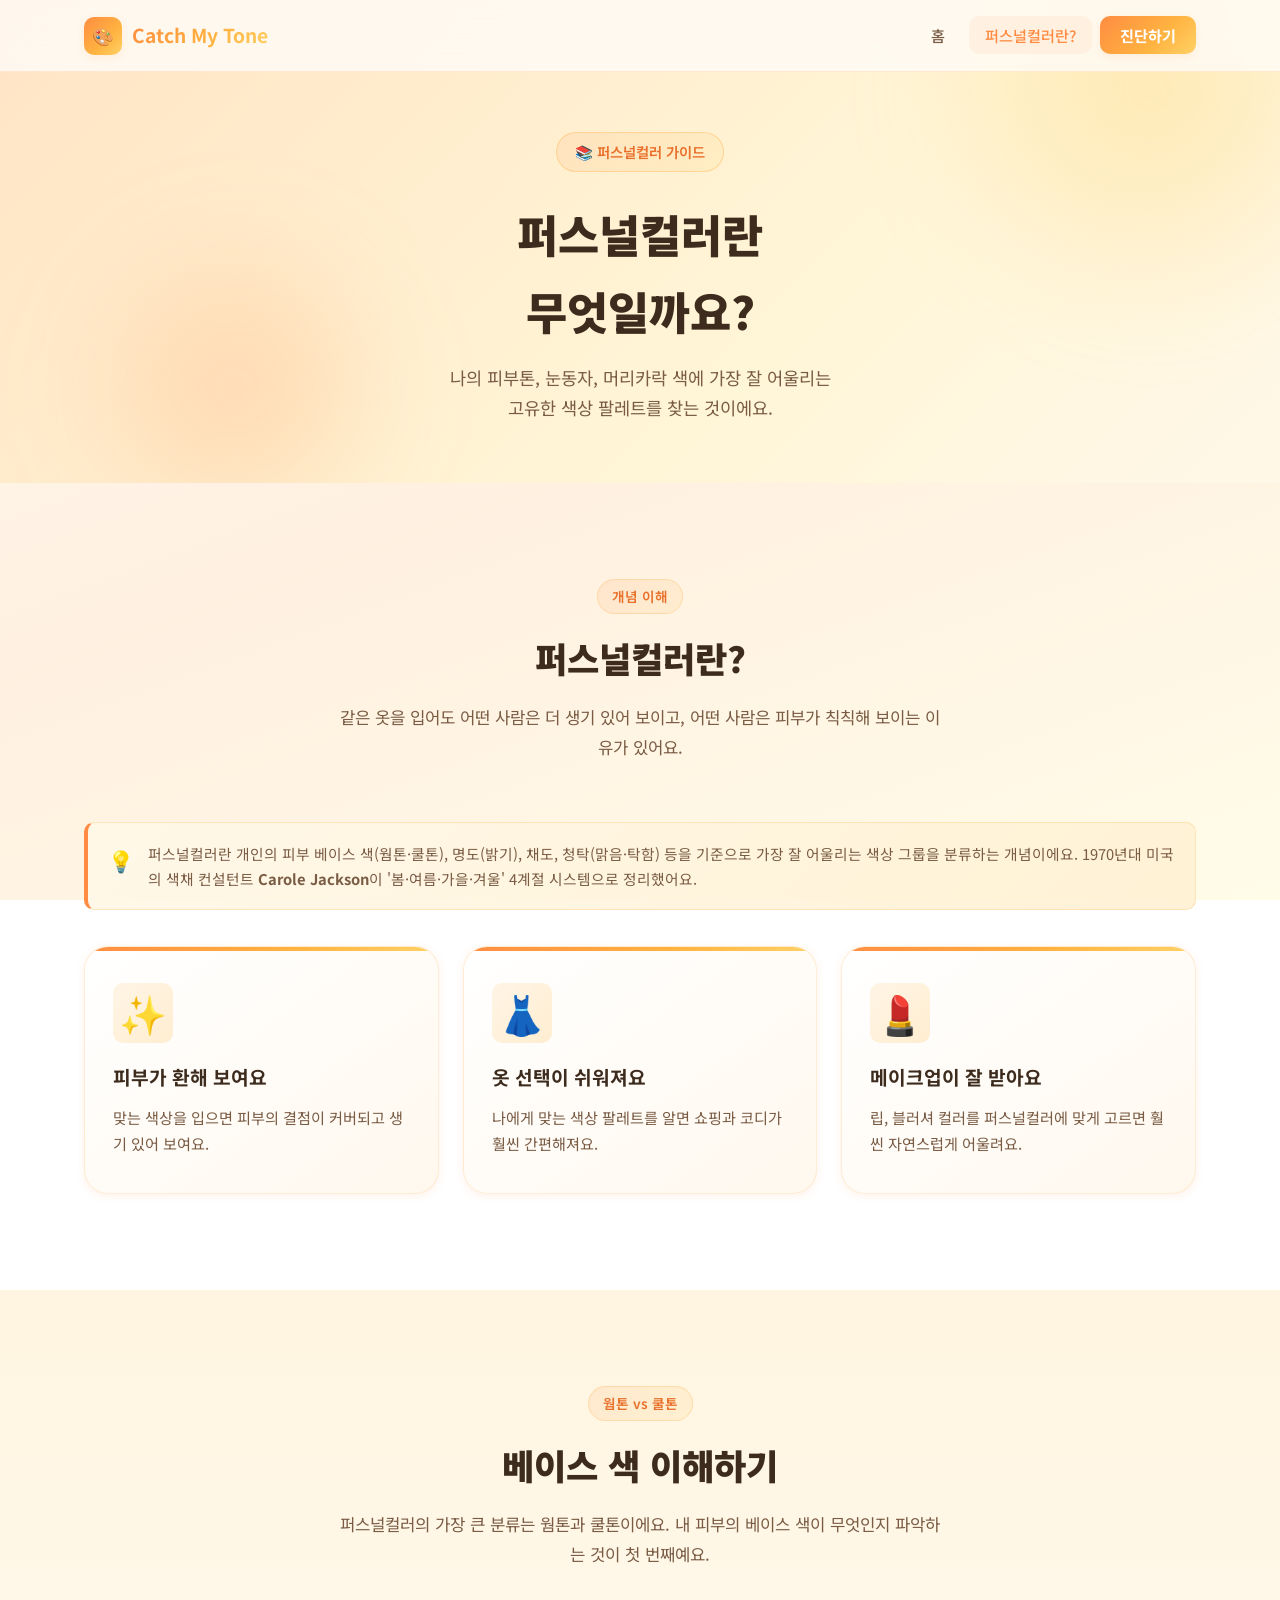
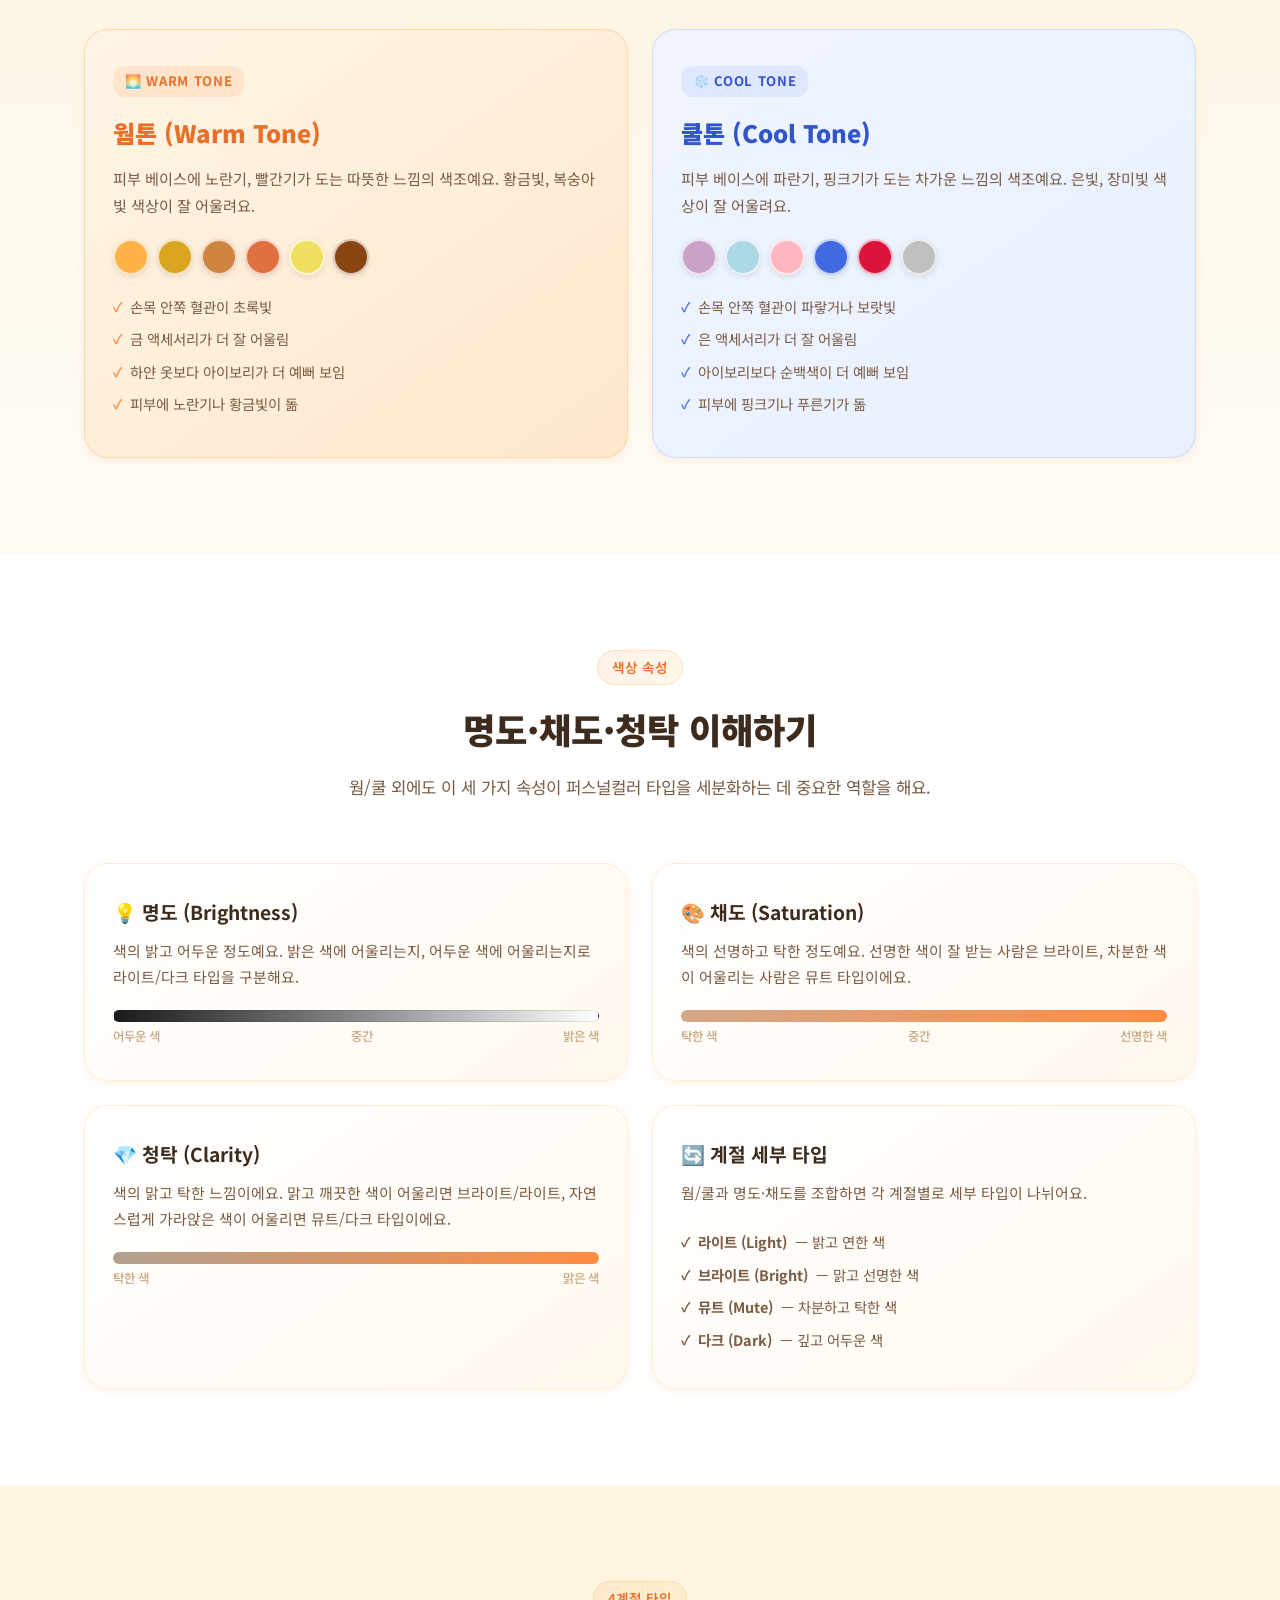
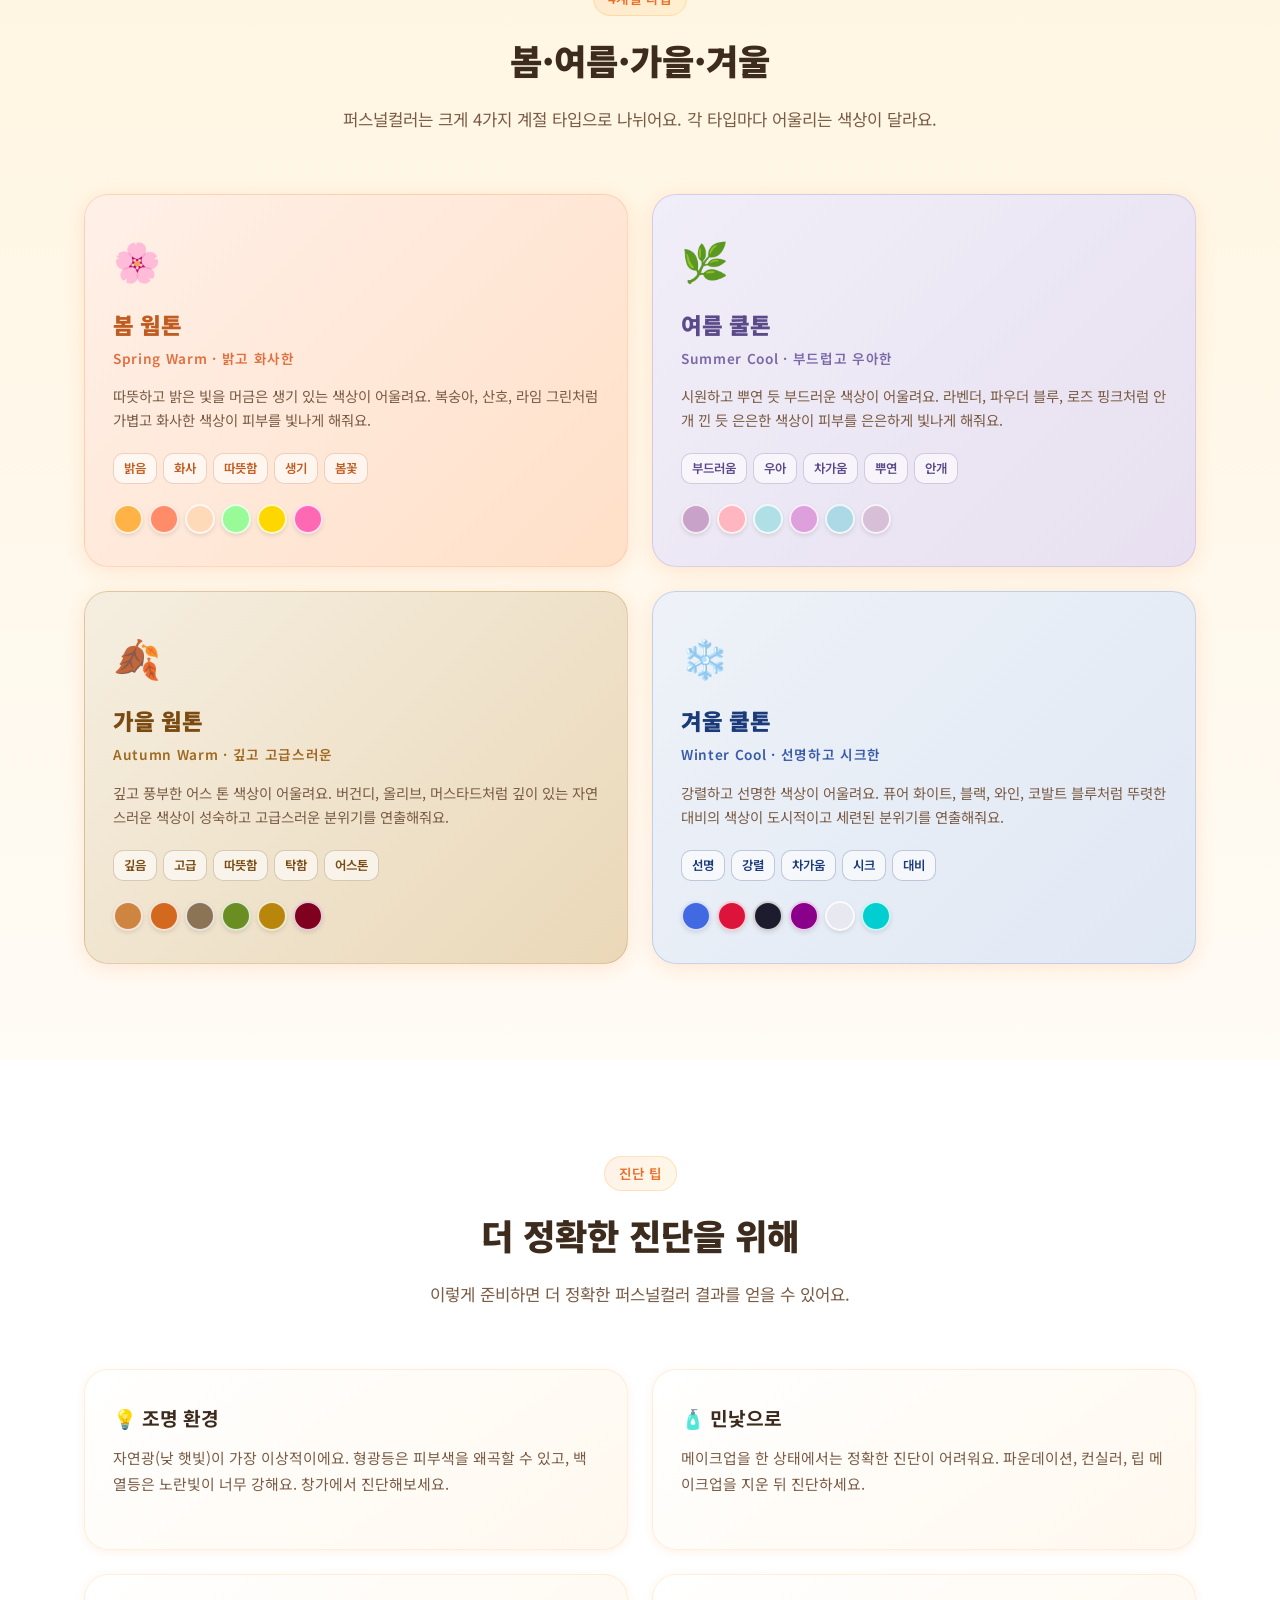
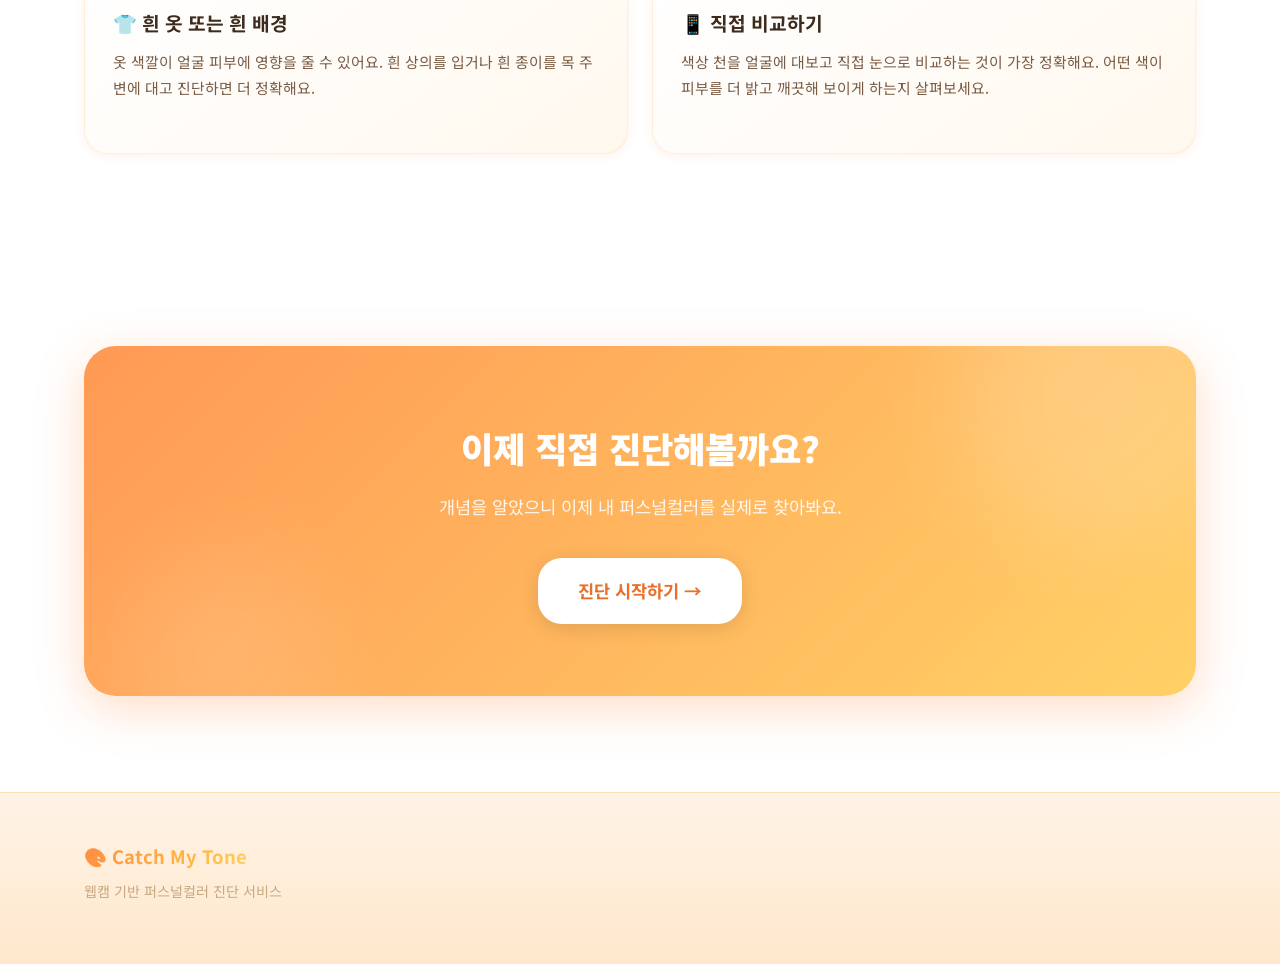
==== about.html @ afd51986 "move files to repo root, remove .vscode from tracking" ====
<!DOCTYPE html>
<html lang="ko">
<head>
  <meta charset="UTF-8">
  <meta name="viewport" content="width=device-width, initial-scale=1.0">
  <title>퍼스널컬러란? — Catch My Tone</title>
  <link rel="stylesheet" href="css/style.css">
  <link href="https://fonts.googleapis.com/css2?family=Noto+Sans+KR:wght@300;400;500;700;900&display=swap" rel="stylesheet">
</head>
<body>

  <!-- Navigation -->
  <nav class="navbar">
    <div class="container nav-container">
      <a href="index.html" class="logo">
        <div class="logo-icon">🎨</div>
        <span class="logo-text">Catch My Tone</span>
      </a>
      <ul class="nav-links" id="navLinks">
        <li><a href="index.html" class="nav-link">홈</a></li>
        <li><a href="about.html" class="nav-link active">퍼스널컬러란?</a></li>
        <li><a href="diagnosis.html" class="nav-link nav-btn">진단하기</a></li>
      </ul>
      <button class="nav-toggle" onclick="toggleNav()" aria-label="메뉴 열기">
        <span></span><span></span><span></span>
      </button>
    </div>
  </nav>

  <!-- Page Hero -->
  <section class="page-hero">
    <div class="hero-blob blob-1"></div>
    <div class="hero-blob blob-2"></div>
    <div class="container">
      <div class="hero-badge">📚 퍼스널컬러 가이드</div>
      <h1>퍼스널컬러란<br>무엇일까요?</h1>
      <p>나의 피부톤, 눈동자, 머리카락 색에 가장 잘 어울리는<br>고유한 색상 팔레트를 찾는 것이에요.</p>
    </div>
  </section>

  <!-- What is Personal Color -->
  <section class="section">
    <div class="container">
      <div class="section-header">
        <span class="section-tag">개념 이해</span>
        <h2>퍼스널컬러란?</h2>
        <p>같은 옷을 입어도 어떤 사람은 더 생기 있어 보이고, 어떤 사람은 피부가 칙칙해 보이는 이유가 있어요.</p>
      </div>
      <div class="info-box">
        <div class="info-box-icon">💡</div>
        <p>
          퍼스널컬러란 개인의 피부 베이스 색(웜톤·쿨톤), 명도(밝기), 채도, 청탁(맑음·탁함) 등을 기준으로
          가장 잘 어울리는 색상 그룹을 분류하는 개념이에요. 1970년대 미국의 색채 컨설턴트
          <strong>Carole Jackson</strong>이 '봄·여름·가을·겨울' 4계절 시스템으로 정리했어요.
        </p>
      </div>
      <div class="features-grid" style="margin-top:36px;">
        <div class="feature-card">
          <div class="feature-icon">✨</div>
          <h3>피부가 환해 보여요</h3>
          <p>맞는 색상을 입으면 피부의 결점이 커버되고 생기 있어 보여요.</p>
        </div>
        <div class="feature-card">
          <div class="feature-icon">👗</div>
          <h3>옷 선택이 쉬워져요</h3>
          <p>나에게 맞는 색상 팔레트를 알면 쇼핑과 코디가 훨씬 간편해져요.</p>
        </div>
        <div class="feature-card">
          <div class="feature-icon">💄</div>
          <h3>메이크업이 잘 받아요</h3>
          <p>립, 블러셔 컬러를 퍼스널컬러에 맞게 고르면 훨씬 자연스럽게 어울려요.</p>
        </div>
      </div>
    </div>
  </section>

  <!-- Warm vs Cool -->
  <section class="section section-alt">
    <div class="container">
      <div class="section-header">
        <span class="section-tag">웜톤 vs 쿨톤</span>
        <h2>베이스 색 이해하기</h2>
        <p>퍼스널컬러의 가장 큰 분류는 웜톤과 쿨톤이에요. 내 피부의 베이스 색이 무엇인지 파악하는 것이 첫 번째예요.</p>
      </div>
      <div class="tone-compare">
        <div class="tone-card warm">
          <span class="tone-label">🌅 WARM TONE</span>
          <h3>웜톤 (Warm Tone)</h3>
          <p>피부 베이스에 노란기, 빨간기가 도는 따뜻한 느낌의 색조예요. 황금빛, 복숭아빛 색상이 잘 어울려요.</p>
          <div class="tone-swatches">
            <div class="swatch" style="background:#FFB347;" title="복숭아"></div>
            <div class="swatch" style="background:#DAA520;" title="골드"></div>
            <div class="swatch" style="background:#CD853F;" title="브라운"></div>
            <div class="swatch" style="background:#E07040;" title="코랄"></div>
            <div class="swatch" style="background:#F0E060;" title="옐로우"></div>
            <div class="swatch" style="background:#8B4513;" title="다크 브라운"></div>
          </div>
          <ul class="tone-list">
            <li>손목 안쪽 혈관이 초록빛</li>
            <li>금 액세서리가 더 잘 어울림</li>
            <li>하얀 옷보다 아이보리가 더 예뻐 보임</li>
            <li>피부에 노란기나 황금빛이 돎</li>
          </ul>
        </div>
        <div class="tone-card cool">
          <span class="tone-label">❄️ COOL TONE</span>
          <h3>쿨톤 (Cool Tone)</h3>
          <p>피부 베이스에 파란기, 핑크기가 도는 차가운 느낌의 색조예요. 은빛, 장미빛 색상이 잘 어울려요.</p>
          <div class="tone-swatches">
            <div class="swatch" style="background:#C8A2C8;" title="라벤더"></div>
            <div class="swatch" style="background:#ADD8E6;" title="베이비 블루"></div>
            <div class="swatch" style="background:#FFB6C1;" title="베이비 핑크"></div>
            <div class="swatch" style="background:#4169E1;" title="로얄 블루"></div>
            <div class="swatch" style="background:#DC143C;" title="크림슨"></div>
            <div class="swatch" style="background:#C0C0C0;" title="실버"></div>
          </div>
          <ul class="tone-list">
            <li>손목 안쪽 혈관이 파랗거나 보랏빛</li>
            <li>은 액세서리가 더 잘 어울림</li>
            <li>아이보리보다 순백색이 더 예뻐 보임</li>
            <li>피부에 핑크기나 푸른기가 돎</li>
          </ul>
        </div>
      </div>
    </div>
  </section>

  <!-- Brightness & Saturation -->
  <section class="section">
    <div class="container">
      <div class="section-header">
        <span class="section-tag">색상 속성</span>
        <h2>명도·채도·청탁 이해하기</h2>
        <p>웜/쿨 외에도 이 세 가지 속성이 퍼스널컬러 타입을 세분화하는 데 중요한 역할을 해요.</p>
      </div>
      <div class="concept-grid">
        <div class="concept-card">
          <h3>💡 명도 (Brightness)</h3>
          <p>색의 밝고 어두운 정도예요. 밝은 색에 어울리는지, 어두운 색에 어울리는지로 라이트/다크 타입을 구분해요.</p>
          <div class="scale-bar brightness-scale"></div>
          <div class="scale-labels"><span>어두운 색</span><span>중간</span><span>밝은 색</span></div>
        </div>
        <div class="concept-card">
          <h3>🎨 채도 (Saturation)</h3>
          <p>색의 선명하고 탁한 정도예요. 선명한 색이 잘 받는 사람은 브라이트, 차분한 색이 어울리는 사람은 뮤트 타입이에요.</p>
          <div class="scale-bar saturation-scale"></div>
          <div class="scale-labels"><span>탁한 색</span><span>중간</span><span>선명한 색</span></div>
        </div>
        <div class="concept-card">
          <h3>💎 청탁 (Clarity)</h3>
          <p>색의 맑고 탁한 느낌이에요. 맑고 깨끗한 색이 어울리면 브라이트/라이트, 자연스럽게 가라앉은 색이 어울리면 뮤트/다크 타입이에요.</p>
          <div class="scale-bar clarity-scale"></div>
          <div class="scale-labels"><span>탁한 색</span><span></span><span>맑은 색</span></div>
        </div>
        <div class="concept-card">
          <h3>🔄 계절 세부 타입</h3>
          <p>웜/쿨과 명도·채도를 조합하면 각 계절별로 세부 타입이 나뉘어요.</p>
          <ul class="tone-list" style="margin-top:8px;">
            <li><strong>라이트 (Light)</strong> — 밝고 연한 색</li>
            <li><strong>브라이트 (Bright)</strong> — 맑고 선명한 색</li>
            <li><strong>뮤트 (Mute)</strong> — 차분하고 탁한 색</li>
            <li><strong>다크 (Dark)</strong> — 깊고 어두운 색</li>
          </ul>
        </div>
      </div>
    </div>
  </section>

  <!-- 4 Seasons -->
  <section class="section section-alt">
    <div class="container">
      <div class="section-header">
        <span class="section-tag">4계절 타입</span>
        <h2>봄·여름·가을·겨울</h2>
        <p>퍼스널컬러는 크게 4가지 계절 타입으로 나뉘어요. 각 타입마다 어울리는 색상이 달라요.</p>
      </div>
      <div class="seasons-grid">
        <div class="season-card spring">
          <div class="season-emoji">🌸</div>
          <div class="season-title">봄 웜톤</div>
          <div class="season-subtitle">Spring Warm · 밝고 화사한</div>
          <p class="season-desc">
            따뜻하고 밝은 빛을 머금은 생기 있는 색상이 어울려요.
            복숭아, 산호, 라임 그린처럼 가볍고 화사한 색상이 피부를 빛나게 해줘요.
          </p>
          <div class="season-keywords">
            <span class="keyword">밝음</span><span class="keyword">화사</span>
            <span class="keyword">따뜻함</span><span class="keyword">생기</span><span class="keyword">봄꽃</span>
          </div>
          <div class="season-swatches">
            <div class="season-swatch" style="background:#FFB347;"></div>
            <div class="season-swatch" style="background:#FF8C69;"></div>
            <div class="season-swatch" style="background:#FFDAB9;"></div>
            <div class="season-swatch" style="background:#98FB98;"></div>
            <div class="season-swatch" style="background:#FFD700;"></div>
            <div class="season-swatch" style="background:#FF69B4;"></div>
          </div>
        </div>
        <div class="season-card summer">
          <div class="season-emoji">🌿</div>
          <div class="season-title">여름 쿨톤</div>
          <div class="season-subtitle">Summer Cool · 부드럽고 우아한</div>
          <p class="season-desc">
            시원하고 뿌연 듯 부드러운 색상이 어울려요.
            라벤더, 파우더 블루, 로즈 핑크처럼 안개 낀 듯 은은한 색상이 피부를 은은하게 빛나게 해줘요.
          </p>
          <div class="season-keywords">
            <span class="keyword">부드러움</span><span class="keyword">우아</span>
            <span class="keyword">차가움</span><span class="keyword">뿌연</span><span class="keyword">안개</span>
          </div>
          <div class="season-swatches">
            <div class="season-swatch" style="background:#C8A2C8;"></div>
            <div class="season-swatch" style="background:#FFB6C1;"></div>
            <div class="season-swatch" style="background:#B0E0E6;"></div>
            <div class="season-swatch" style="background:#DDA0DD;"></div>
            <div class="season-swatch" style="background:#ADD8E6;"></div>
            <div class="season-swatch" style="background:#D8BFD8;"></div>
          </div>
        </div>
        <div class="season-card autumn">
          <div class="season-emoji">🍂</div>
          <div class="season-title">가을 웜톤</div>
          <div class="season-subtitle">Autumn Warm · 깊고 고급스러운</div>
          <p class="season-desc">
            깊고 풍부한 어스 톤 색상이 어울려요.
            버건디, 올리브, 머스타드처럼 깊이 있는 자연스러운 색상이 성숙하고 고급스러운 분위기를 연출해줘요.
          </p>
          <div class="season-keywords">
            <span class="keyword">깊음</span><span class="keyword">고급</span>
            <span class="keyword">따뜻함</span><span class="keyword">탁함</span><span class="keyword">어스톤</span>
          </div>
          <div class="season-swatches">
            <div class="season-swatch" style="background:#CD853F;"></div>
            <div class="season-swatch" style="background:#D2691E;"></div>
            <div class="season-swatch" style="background:#8B7355;"></div>
            <div class="season-swatch" style="background:#6B8E23;"></div>
            <div class="season-swatch" style="background:#B8860B;"></div>
            <div class="season-swatch" style="background:#800020;"></div>
          </div>
        </div>
        <div class="season-card winter">
          <div class="season-emoji">❄️</div>
          <div class="season-title">겨울 쿨톤</div>
          <div class="season-subtitle">Winter Cool · 선명하고 시크한</div>
          <p class="season-desc">
            강렬하고 선명한 색상이 어울려요.
            퓨어 화이트, 블랙, 와인, 코발트 블루처럼 뚜렷한 대비의 색상이 도시적이고 세련된 분위기를 연출해줘요.
          </p>
          <div class="season-keywords">
            <span class="keyword">선명</span><span class="keyword">강렬</span>
            <span class="keyword">차가움</span><span class="keyword">시크</span><span class="keyword">대비</span>
          </div>
          <div class="season-swatches">
            <div class="season-swatch" style="background:#4169E1;"></div>
            <div class="season-swatch" style="background:#DC143C;"></div>
            <div class="season-swatch" style="background:#1C1C2E;"></div>
            <div class="season-swatch" style="background:#8B008B;"></div>
            <div class="season-swatch" style="background:#E8E8F0;"></div>
            <div class="season-swatch" style="background:#00CED1;"></div>
          </div>
        </div>
      </div>
    </div>
  </section>

  <!-- Diagnosis Tips -->
  <section class="section">
    <div class="container">
      <div class="section-header">
        <span class="section-tag">진단 팁</span>
        <h2>더 정확한 진단을 위해</h2>
        <p>이렇게 준비하면 더 정확한 퍼스널컬러 결과를 얻을 수 있어요.</p>
      </div>
      <div class="concept-grid">
        <div class="concept-card">
          <h3>💡 조명 환경</h3>
          <p>자연광(낮 햇빛)이 가장 이상적이에요. 형광등은 피부색을 왜곡할 수 있고, 백열등은 노란빛이 너무 강해요. 창가에서 진단해보세요.</p>
        </div>
        <div class="concept-card">
          <h3>🧴 민낯으로</h3>
          <p>메이크업을 한 상태에서는 정확한 진단이 어려워요. 파운데이션, 컨실러, 립 메이크업을 지운 뒤 진단하세요.</p>
        </div>
        <div class="concept-card">
          <h3>👕 흰 옷 또는 흰 배경</h3>
          <p>옷 색깔이 얼굴 피부에 영향을 줄 수 있어요. 흰 상의를 입거나 흰 종이를 목 주변에 대고 진단하면 더 정확해요.</p>
        </div>
        <div class="concept-card">
          <h3>📱 직접 비교하기</h3>
          <p>색상 천을 얼굴에 대보고 직접 눈으로 비교하는 것이 가장 정확해요. 어떤 색이 피부를 더 밝고 깨끗해 보이게 하는지 살펴보세요.</p>
        </div>
      </div>
    </div>
  </section>

  <!-- CTA -->
  <section class="section cta-section">
    <div class="container">
      <div class="cta-card">
        <div class="cta-blob cta-blob-1"></div>
        <div class="cta-blob cta-blob-2"></div>
        <h2>이제 직접 진단해볼까요?</h2>
        <p>개념을 알았으니 이제 내 퍼스널컬러를 실제로 찾아봐요.</p>
        <a href="diagnosis.html" class="btn btn-primary btn-large">진단 시작하기 →</a>
      </div>
    </div>
  </section>

  <!-- Footer -->
  <footer class="footer">
    <div class="container">
      <div class="footer-content">
        <div class="footer-brand">
          <span class="logo-text">🎨 Catch My Tone</span>
          <p>웹캠 기반 퍼스널컬러 진단 서비스</p>
        </div>
      </div>
    </div>
  </footer>

  <script src="js/main.js"></script>
</body>
</html>
---- css/style.css ----
@import url('https://fonts.googleapis.com/css2?family=Noto+Sans+KR:wght@300;400;500;700;900&display=swap');

:root {
  --warm-white: #FFFBF5;
  --cream: #FFF3E6;
  --peach-light: #FFE8D0;
  --peach: #FFD4A8;
  --soft-orange: #FFC087;
  --orange: #FF8C42;
  --orange-dark: #E8702A;
  --yellow-soft: #FFF5C0;
  --yellow: #FFD166;
  --yellow-dark: #F5B800;

  --text-dark: #3D2C1E;
  --text-medium: #7A5C45;
  --text-light: #B08060;
  --text-muted: #C8A882;

  --white: #FFFFFF;
  --border: #FFD4A0;

  --shadow-sm: 0 2px 8px rgba(255, 140, 66, 0.12);
  --shadow-md: 0 4px 20px rgba(255, 140, 66, 0.18);
  --shadow-lg: 0 8px 40px rgba(255, 140, 66, 0.28);

  --grad-bg: linear-gradient(160deg, #FFFBF5 0%, #FFF0E0 50%, #FFFCE8 100%);
  --grad-hero: linear-gradient(135deg, #FFE4C4 0%, #FFF5D6 60%, #FFF8E8 100%);
  --grad-btn: linear-gradient(135deg, #FF8C42 0%, #FFB340 60%, #FFD166 100%);
  --grad-btn-hover: linear-gradient(135deg, #E8702A 0%, #FF9933 60%, #FFB800 100%);
  --grad-card: linear-gradient(145deg, #FFFFFF 0%, #FFF8EE 100%);
  --grad-cta: linear-gradient(135deg, #FF9955 0%, #FFD166 100%);
  --grad-section-alt: linear-gradient(180deg, #FFF5E0 0%, #FFFBF5 100%);

  --radius-sm: 10px;
  --radius-md: 16px;
  --radius-lg: 24px;
  --radius-xl: 32px;

  --nav-height: 72px;
}

*, *::before, *::after {
  margin: 0;
  padding: 0;
  box-sizing: border-box;
}

html { scroll-behavior: smooth; }

body {
  font-family: 'Noto Sans KR', sans-serif;
  background: var(--grad-bg);
  background-attachment: fixed;
  color: var(--text-dark);
  line-height: 1.7;
  min-height: 100vh;
  overflow-x: hidden;
}

a { text-decoration: none; color: inherit; }
ul { list-style: none; }
img { max-width: 100%; display: block; }

.container {
  max-width: 1160px;
  margin: 0 auto;
  padding: 0 24px;
}

/* ── Navigation ─────────────────────────────── */
.navbar {
  position: fixed;
  top: 0;
  left: 0;
  right: 0;
  height: var(--nav-height);
  background: rgba(255, 251, 245, 0.85);
  backdrop-filter: blur(16px);
  -webkit-backdrop-filter: blur(16px);
  border-bottom: 1px solid rgba(255, 212, 160, 0.4);
  z-index: 1000;
  transition: box-shadow 0.3s;
}

.navbar.scrolled { box-shadow: var(--shadow-md); }

.nav-container {
  display: flex;
  align-items: center;
  justify-content: space-between;
  height: 100%;
}

.logo {
  display: flex;
  align-items: center;
  gap: 10px;
  font-weight: 700;
  font-size: 1.2rem;
  color: var(--text-dark);
}

.logo-icon {
  width: 38px;
  height: 38px;
  background: var(--grad-btn);
  border-radius: 10px;
  display: flex;
  align-items: center;
  justify-content: center;
  font-size: 1.1rem;
  box-shadow: var(--shadow-sm);
}

.logo-text {
  background: var(--grad-btn);
  -webkit-background-clip: text;
  -webkit-text-fill-color: transparent;
  background-clip: text;
}

.nav-links {
  display: flex;
  align-items: center;
  gap: 8px;
}

.nav-link {
  padding: 8px 16px;
  border-radius: var(--radius-sm);
  font-size: 0.95rem;
  font-weight: 500;
  color: var(--text-medium);
  transition: all 0.2s;
}

.nav-link:hover,
.nav-link.active {
  color: var(--orange);
  background: rgba(255, 140, 66, 0.08);
}

.nav-link.nav-btn {
  background: var(--grad-btn);
  color: var(--white);
  padding: 8px 20px;
  font-weight: 700;
  box-shadow: var(--shadow-sm);
}

.nav-link.nav-btn:hover {
  background: var(--grad-btn-hover);
  box-shadow: var(--shadow-md);
  transform: translateY(-1px);
}

.nav-toggle {
  display: none;
  flex-direction: column;
  gap: 5px;
  background: none;
  border: none;
  cursor: pointer;
  padding: 6px;
}

.nav-toggle span {
  display: block;
  width: 24px;
  height: 2px;
  background: var(--text-medium);
  border-radius: 2px;
  transition: 0.3s;
}

/* ── Buttons ─────────────────────────────────── */
.btn {
  display: inline-flex;
  align-items: center;
  justify-content: center;
  gap: 8px;
  padding: 14px 28px;
  border-radius: var(--radius-md);
  font-family: inherit;
  font-size: 1rem;
  font-weight: 700;
  cursor: pointer;
  border: none;
  transition: all 0.25s;
  white-space: nowrap;
}

.btn-primary {
  background: var(--grad-btn);
  color: var(--white);
  box-shadow: 0 4px 16px rgba(255, 140, 66, 0.35);
}

.btn-primary:hover {
  background: var(--grad-btn-hover);
  box-shadow: 0 6px 24px rgba(255, 140, 66, 0.45);
  transform: translateY(-2px);
}

.btn-secondary {
  background: var(--white);
  color: var(--orange);
  border: 2px solid var(--peach);
}

.btn-secondary:hover {
  background: var(--cream);
  border-color: var(--soft-orange);
  transform: translateY(-2px);
  box-shadow: var(--shadow-sm);
}

.btn-outline {
  background: transparent;
  color: var(--white);
  border: 2px solid rgba(255, 255, 255, 0.7);
}

.btn-outline:hover {
  background: rgba(255, 255, 255, 0.15);
}

.btn-large {
  padding: 18px 40px;
  font-size: 1.1rem;
  border-radius: var(--radius-lg);
}

/* ── Sections ────────────────────────────────── */
.section {
  padding: 96px 0;
}

.section-alt {
  background: var(--grad-section-alt);
}

.section-header {
  text-align: center;
  max-width: 600px;
  margin: 0 auto 60px;
}

.section-header h2 {
  font-size: 2.2rem;
  font-weight: 900;
  color: var(--text-dark);
  margin-bottom: 14px;
}

.section-header p {
  font-size: 1.05rem;
  color: var(--text-medium);
  line-height: 1.8;
}

.section-tag {
  display: inline-block;
  background: linear-gradient(135deg, rgba(255, 140, 66, 0.12), rgba(255, 209, 102, 0.15));
  border: 1px solid rgba(255, 180, 80, 0.3);
  color: var(--orange-dark);
  font-size: 0.85rem;
  font-weight: 600;
  padding: 5px 14px;
  border-radius: 20px;
  margin-bottom: 14px;
  display: block;
  width: fit-content;
  margin: 0 auto 14px;
}

/* ── Hero ────────────────────────────────────── */
.hero {
  min-height: 100vh;
  display: flex;
  align-items: center;
  padding-top: var(--nav-height);
  background: var(--grad-hero);
  position: relative;
  overflow: hidden;
}

.hero-blob {
  position: absolute;
  border-radius: 50%;
  pointer-events: none;
}

.blob-1 {
  width: 500px;
  height: 500px;
  background: radial-gradient(circle, rgba(255, 209, 102, 0.35) 0%, transparent 70%);
  top: -160px;
  right: -120px;
  filter: blur(40px);
}

.blob-2 {
  width: 350px;
  height: 350px;
  background: radial-gradient(circle, rgba(255, 140, 66, 0.25) 0%, transparent 70%);
  bottom: -80px;
  left: 60px;
  filter: blur(50px);
}

.blob-3 {
  width: 250px;
  height: 250px;
  background: radial-gradient(circle, rgba(255, 209, 102, 0.2) 0%, transparent 70%);
  top: 30%;
  left: 20%;
  filter: blur(60px);
}

.hero-content {
  position: relative;
  z-index: 1;
  padding: 80px 24px;
  max-width: 1160px;
  margin: 0 auto;
  width: 100%;
}

.hero-badge {
  display: inline-block;
  background: linear-gradient(135deg, rgba(255, 140, 66, 0.12), rgba(255, 209, 102, 0.15));
  border: 1px solid rgba(255, 180, 80, 0.4);
  color: var(--orange-dark);
  font-size: 0.9rem;
  font-weight: 600;
  padding: 7px 18px;
  border-radius: 20px;
  margin-bottom: 24px;
}

.hero-title {
  font-size: clamp(2.6rem, 5vw, 4rem);
  font-weight: 900;
  color: var(--text-dark);
  line-height: 1.25;
  margin-bottom: 20px;
  letter-spacing: -0.02em;
}

.hero-title .gradient-text {
  background: var(--grad-btn);
  -webkit-background-clip: text;
  -webkit-text-fill-color: transparent;
  background-clip: text;
}

.hero-desc {
  font-size: 1.15rem;
  color: var(--text-medium);
  margin-bottom: 36px;
  line-height: 1.8;
  max-width: 520px;
}

.hero-buttons {
  display: flex;
  gap: 14px;
  flex-wrap: wrap;
  margin-bottom: 48px;
}

.hero-tags {
  display: flex;
  gap: 10px;
  flex-wrap: wrap;
}

.tag {
  background: rgba(255, 255, 255, 0.75);
  border: 1px solid var(--border);
  color: var(--text-medium);
  font-size: 0.88rem;
  font-weight: 500;
  padding: 6px 14px;
  border-radius: 20px;
  backdrop-filter: blur(8px);
}

/* ── Page Hero (inner pages) ─────────────────── */
.page-hero {
  padding: calc(var(--nav-height) + 60px) 0 60px;
  background: var(--grad-hero);
  position: relative;
  overflow: hidden;
  text-align: center;
}

.page-hero h1 {
  font-size: 2.8rem;
  font-weight: 900;
  color: var(--text-dark);
  margin-bottom: 14px;
}

.page-hero p {
  font-size: 1.1rem;
  color: var(--text-medium);
  max-width: 540px;
  margin: 0 auto;
}

/* ── Feature Cards ───────────────────────────── */
.features-grid {
  display: grid;
  grid-template-columns: repeat(3, 1fr);
  gap: 24px;
}

.feature-card {
  background: var(--grad-card);
  border: 1px solid rgba(255, 212, 160, 0.4);
  border-radius: var(--radius-lg);
  padding: 36px 28px;
  box-shadow: var(--shadow-sm);
  transition: all 0.3s;
  position: relative;
  overflow: hidden;
}

.feature-card::before {
  content: '';
  position: absolute;
  top: 0;
  left: 0;
  right: 0;
  height: 4px;
  background: var(--grad-btn);
  border-radius: var(--radius-lg) var(--radius-lg) 0 0;
}

.feature-card:hover {
  transform: translateY(-6px);
  box-shadow: var(--shadow-lg);
  border-color: rgba(255, 180, 100, 0.6);
}

.feature-icon {
  font-size: 2.4rem;
  margin-bottom: 18px;
  width: 60px;
  height: 60px;
  background: linear-gradient(135deg, #FFF5E6, #FFEDD0);
  border-radius: var(--radius-sm);
  display: flex;
  align-items: center;
  justify-content: center;
}

.feature-card h3 {
  font-size: 1.2rem;
  font-weight: 700;
  color: var(--text-dark);
  margin-bottom: 10px;
}

.feature-card p {
  font-size: 0.95rem;
  color: var(--text-medium);
  line-height: 1.75;
}

/* ── Steps ───────────────────────────────────── */
.steps {
  display: flex;
  align-items: flex-start;
  gap: 8px;
}

.step {
  flex: 1;
  text-align: center;
  padding: 28px 20px;
  background: var(--grad-card);
  border-radius: var(--radius-lg);
  border: 1px solid rgba(255, 212, 160, 0.35);
  box-shadow: var(--shadow-sm);
}

.step-number {
  font-size: 2.5rem;
  font-weight: 900;
  background: var(--grad-btn);
  -webkit-background-clip: text;
  -webkit-text-fill-color: transparent;
  background-clip: text;
  line-height: 1;
  margin-bottom: 12px;
}

.step h3 {
  font-size: 1.05rem;
  font-weight: 700;
  color: var(--text-dark);
  margin-bottom: 8px;
}

.step p {
  font-size: 0.88rem;
  color: var(--text-medium);
  line-height: 1.7;
}

.step-arrow {
  font-size: 1.6rem;
  color: var(--soft-orange);
  align-self: center;
  padding-top: 8px;
  flex-shrink: 0;
}

/* ── CTA Section ─────────────────────────────── */
.cta-section { background: transparent; }

.cta-card {
  background: var(--grad-cta);
  border-radius: var(--radius-xl);
  padding: 72px 48px;
  text-align: center;
  position: relative;
  overflow: hidden;
  box-shadow: 0 12px 48px rgba(255, 140, 66, 0.3);
}

.cta-card .cta-blob {
  position: absolute;
  border-radius: 50%;
  filter: blur(50px);
  pointer-events: none;
}

.cta-blob-1 {
  width: 300px;
  height: 300px;
  background: rgba(255, 255, 255, 0.18);
  top: -100px;
  right: -60px;
}

.cta-blob-2 {
  width: 200px;
  height: 200px;
  background: rgba(255, 255, 255, 0.12);
  bottom: -60px;
  left: 40px;
}

.cta-card h2 {
  font-size: 2.2rem;
  font-weight: 900;
  color: var(--white);
  margin-bottom: 14px;
}

.cta-card p {
  font-size: 1.1rem;
  color: rgba(255, 255, 255, 0.88);
  margin-bottom: 36px;
}

.cta-card .btn-primary {
  background: var(--white);
  color: var(--orange-dark);
  box-shadow: 0 4px 20px rgba(0, 0, 0, 0.12);
}

.cta-card .btn-primary:hover {
  background: var(--warm-white);
  transform: translateY(-3px);
}

/* ── About Page: Tone Compare ────────────────── */
.tone-compare {
  display: grid;
  grid-template-columns: 1fr 1fr;
  gap: 24px;
  margin-top: 40px;
}

.tone-card {
  border-radius: var(--radius-lg);
  padding: 36px 28px;
  box-shadow: var(--shadow-sm);
  transition: transform 0.3s;
}

.tone-card:hover { transform: translateY(-4px); }

.tone-card.warm {
  background: linear-gradient(145deg, #FFF5E6 0%, #FFE8CC 100%);
  border: 1px solid rgba(255, 180, 100, 0.4);
}

.tone-card.cool {
  background: linear-gradient(145deg, #F0F5FF 0%, #E8F0FF 100%);
  border: 1px solid rgba(100, 150, 255, 0.25);
}

.tone-label {
  display: inline-block;
  font-size: 0.82rem;
  font-weight: 700;
  padding: 4px 12px;
  border-radius: 12px;
  margin-bottom: 16px;
  letter-spacing: 0.05em;
}

.tone-card.warm .tone-label {
  background: rgba(255, 140, 66, 0.15);
  color: var(--orange-dark);
}

.tone-card.cool .tone-label {
  background: rgba(100, 140, 255, 0.12);
  color: #3355CC;
}

.tone-card h3 {
  font-size: 1.5rem;
  font-weight: 900;
  margin-bottom: 12px;
}

.tone-card.warm h3 { color: var(--orange-dark); }
.tone-card.cool h3 { color: #3355CC; }

.tone-card p {
  font-size: 0.95rem;
  color: var(--text-medium);
  line-height: 1.75;
  margin-bottom: 20px;
}

.tone-swatches {
  display: flex;
  gap: 8px;
  flex-wrap: wrap;
}

.swatch {
  width: 36px;
  height: 36px;
  border-radius: 50%;
  border: 2px solid rgba(255, 255, 255, 0.7);
  box-shadow: 0 2px 6px rgba(0, 0, 0, 0.1);
  flex-shrink: 0;
}

.tone-list {
  list-style: none;
  margin-top: 16px;
}

.tone-list li {
  font-size: 0.9rem;
  color: var(--text-medium);
  padding: 4px 0;
  display: flex;
  align-items: center;
  gap: 8px;
}

.tone-list li::before {
  content: '✓';
  font-weight: 700;
  font-size: 0.82rem;
}

.tone-card.warm .tone-list li::before { color: var(--orange); }
.tone-card.cool .tone-list li::before { color: #5577EE; }

/* ── About Page: Brightness & Saturation ────── */
.concept-grid {
  display: grid;
  grid-template-columns: 1fr 1fr;
  gap: 24px;
  margin-top: 40px;
}

.concept-card {
  background: var(--grad-card);
  border: 1px solid rgba(255, 212, 160, 0.35);
  border-radius: var(--radius-lg);
  padding: 32px 28px;
  box-shadow: var(--shadow-sm);
}

.concept-card h3 {
  font-size: 1.2rem;
  font-weight: 700;
  color: var(--text-dark);
  margin-bottom: 10px;
}

.concept-card p {
  font-size: 0.93rem;
  color: var(--text-medium);
  line-height: 1.75;
  margin-bottom: 20px;
}

.scale-bar {
  height: 12px;
  border-radius: 6px;
  margin: 8px 0 4px;
}

.brightness-scale {
  background: linear-gradient(to right, #1a1a1a, #888, #ffffff);
  border: 1px solid rgba(0,0,0,0.1);
}

.saturation-scale {
  background: linear-gradient(to right, #D4A88A, #FF8C42);
}

.clarity-scale {
  background: linear-gradient(to right, #B0A090, #FF8C42);
}

.scale-labels {
  display: flex;
  justify-content: space-between;
  font-size: 0.78rem;
  color: var(--text-muted);
  font-weight: 500;
}

/* ── About Page: 4 Seasons ───────────────────── */
.seasons-grid {
  display: grid;
  grid-template-columns: repeat(2, 1fr);
  gap: 24px;
  margin-top: 40px;
}

.season-card {
  border-radius: var(--radius-lg);
  padding: 32px 28px;
  box-shadow: var(--shadow-md);
  position: relative;
  overflow: hidden;
  transition: transform 0.3s;
}

.season-card:hover { transform: translateY(-5px); }

.season-card.spring {
  background: linear-gradient(135deg, #FFF0E8 0%, #FFE0C8 100%);
  border: 1px solid rgba(255, 160, 100, 0.3);
}

.season-card.summer {
  background: linear-gradient(135deg, #F0EEF8 0%, #E8E0F0 100%);
  border: 1px solid rgba(160, 140, 200, 0.3);
}

.season-card.autumn {
  background: linear-gradient(135deg, #F5EEE0 0%, #EAD8B8 100%);
  border: 1px solid rgba(180, 130, 60, 0.3);
}

.season-card.winter {
  background: linear-gradient(135deg, #EEF2F8 0%, #E0E8F4 100%);
  border: 1px solid rgba(80, 120, 200, 0.25);
}

.season-emoji {
  font-size: 2.4rem;
  margin-bottom: 12px;
}

.season-title {
  font-size: 1.4rem;
  font-weight: 900;
  margin-bottom: 4px;
}

.season-card.spring .season-title { color: #C05C20; }
.season-card.summer .season-title { color: #5B4A8A; }
.season-card.autumn .season-title { color: #7A4A10; }
.season-card.winter .season-title { color: #1A3A7A; }

.season-subtitle {
  font-size: 0.85rem;
  font-weight: 600;
  letter-spacing: 0.05em;
  margin-bottom: 14px;
}

.season-card.spring .season-subtitle { color: #E07040; }
.season-card.summer .season-subtitle { color: #7A68A8; }
.season-card.autumn .season-subtitle { color: #A06820; }
.season-card.winter .season-subtitle { color: #3A5AAA; }

.season-desc {
  font-size: 0.9rem;
  color: var(--text-medium);
  line-height: 1.7;
  margin-bottom: 20px;
}

.season-keywords {
  display: flex;
  flex-wrap: wrap;
  gap: 6px;
  margin-bottom: 20px;
}

.keyword {
  font-size: 0.78rem;
  font-weight: 600;
  padding: 4px 10px;
  border-radius: 10px;
  background: rgba(255, 255, 255, 0.6);
}

.season-card.spring .keyword { color: #C05C20; border: 1px solid rgba(192, 92, 32, 0.25); }
.season-card.summer .keyword { color: #5B4A8A; border: 1px solid rgba(91, 74, 138, 0.25); }
.season-card.autumn .keyword { color: #7A4A10; border: 1px solid rgba(122, 74, 16, 0.25); }
.season-card.winter .keyword { color: #1A3A7A; border: 1px solid rgba(26, 58, 122, 0.25); }

.season-swatches {
  display: flex;
  gap: 6px;
  flex-wrap: wrap;
}

.season-swatch {
  width: 30px;
  height: 30px;
  border-radius: 50%;
  border: 2px solid rgba(255, 255, 255, 0.8);
  box-shadow: 0 2px 4px rgba(0, 0, 0, 0.1);
}

/* ── Diagnosis Page ───────────────────────────── */
.diagnosis-layout {
  display: grid;
  grid-template-columns: 1fr 380px;
  gap: 28px;
  align-items: start;
  padding: 0 0 40px;
}

.camera-area {
  background: var(--grad-card);
  border: 2px dashed var(--border);
  border-radius: var(--radius-xl);
  aspect-ratio: 4 / 3;
  display: flex;
  flex-direction: column;
  align-items: center;
  justify-content: center;
  position: relative;
  overflow: hidden;
  box-shadow: var(--shadow-md);
}

.camera-placeholder {
  text-align: center;
  padding: 40px;
}

.camera-icon-wrap {
  width: 100px;
  height: 100px;
  background: linear-gradient(135deg, #FFE8CC, #FFD4A0);
  border-radius: 50%;
  display: flex;
  align-items: center;
  justify-content: center;
  margin: 0 auto 24px;
  font-size: 2.8rem;
}

.camera-placeholder h3 {
  font-size: 1.3rem;
  font-weight: 700;
  color: var(--text-dark);
  margin-bottom: 10px;
}

.camera-placeholder p {
  font-size: 0.95rem;
  color: var(--text-medium);
  line-height: 1.7;
  margin-bottom: 28px;
}

.camera-frame-corner {
  position: absolute;
  width: 28px;
  height: 28px;
  border-color: var(--orange);
  border-style: solid;
}

.corner-tl { top: 16px; left: 16px; border-width: 3px 0 0 3px; border-radius: 4px 0 0 0; }
.corner-tr { top: 16px; right: 16px; border-width: 3px 3px 0 0; border-radius: 0 4px 0 0; }
.corner-bl { bottom: 16px; left: 16px; border-width: 0 0 3px 3px; border-radius: 0 0 0 4px; }
.corner-br { bottom: 16px; right: 16px; border-width: 0 3px 3px 0; border-radius: 0 0 4px 0; }

.diagnosis-panel {
  display: flex;
  flex-direction: column;
  gap: 20px;
}

.panel-card {
  background: var(--grad-card);
  border: 1px solid rgba(255, 212, 160, 0.4);
  border-radius: var(--radius-lg);
  padding: 24px;
  box-shadow: var(--shadow-sm);
}

.panel-card h4 {
  font-size: 0.9rem;
  font-weight: 700;
  color: var(--text-muted);
  letter-spacing: 0.05em;
  margin-bottom: 14px;
  text-transform: uppercase;
}

.current-color-display {
  width: 100%;
  height: 100px;
  border-radius: var(--radius-md);
  background: linear-gradient(135deg, #FFB347, #FF8C42);
  margin-bottom: 12px;
  box-shadow: var(--shadow-sm);
  position: relative;
  overflow: hidden;
}

.color-info {
  font-size: 0.9rem;
  color: var(--text-medium);
}

.color-info strong {
  display: block;
  font-size: 1rem;
  color: var(--text-dark);
  font-weight: 700;
  margin-bottom: 4px;
}

.gesture-guide {
  display: flex;
  flex-direction: column;
  gap: 10px;
}

.gesture-item {
  display: flex;
  align-items: center;
  gap: 12px;
  padding: 10px;
  background: rgba(255, 255, 255, 0.6);
  border-radius: var(--radius-sm);
  border: 1px solid rgba(255, 212, 160, 0.3);
}

.gesture-icon {
  font-size: 1.4rem;
  width: 36px;
  text-align: center;
  flex-shrink: 0;
}

.gesture-text {
  font-size: 0.88rem;
  color: var(--text-medium);
}

.gesture-text strong {
  display: block;
  color: var(--text-dark);
  font-weight: 600;
  font-size: 0.9rem;
  margin-bottom: 1px;
}

.color-strip-section {
  margin-top: 8px;
}

.color-strip-section h4 {
  font-size: 0.9rem;
  font-weight: 700;
  color: var(--text-muted);
  letter-spacing: 0.05em;
  margin-bottom: 12px;
  text-transform: uppercase;
}

.color-strip {
  display: flex;
  gap: 8px;
  overflow-x: auto;
  padding-bottom: 8px;
  scrollbar-width: thin;
  scrollbar-color: var(--peach) transparent;
}

.color-strip-item {
  flex-shrink: 0;
  width: 52px;
  height: 52px;
  border-radius: var(--radius-sm);
  cursor: pointer;
  border: 3px solid transparent;
  box-shadow: var(--shadow-sm);
  transition: all 0.2s;
  position: relative;
}

.color-strip-item:hover { transform: scale(1.08); }
.color-strip-item.active { border-color: var(--text-dark); }

.progress-bar-wrap {
  background: var(--peach-light);
  border-radius: 6px;
  height: 8px;
  overflow: hidden;
  margin-top: 8px;
}

.progress-bar {
  height: 100%;
  background: var(--grad-btn);
  border-radius: 6px;
  width: 20%;
  transition: width 0.5s;
}

.progress-label {
  font-size: 0.82rem;
  color: var(--text-muted);
  text-align: right;
  margin-top: 6px;
}

/* ── Result Page ─────────────────────────────── */
.result-hero {
  padding: calc(var(--nav-height) + 48px) 0 60px;
  text-align: center;
  position: relative;
  overflow: hidden;
}

.result-hero-bg {
  position: absolute;
  inset: 0;
  background: linear-gradient(160deg, #FFF8EE 0%, #FFE8CC 40%, #FFF5D6 100%);
  z-index: 0;
}

.result-hero > .container { position: relative; z-index: 1; }

.result-badge {
  display: inline-block;
  background: var(--grad-btn);
  color: var(--white);
  font-size: 0.88rem;
  font-weight: 700;
  padding: 6px 18px;
  border-radius: 20px;
  margin-bottom: 20px;
  box-shadow: var(--shadow-sm);
}

.result-season {
  font-size: clamp(3rem, 7vw, 5.5rem);
  font-weight: 900;
  margin-bottom: 8px;
  line-height: 1.1;
}

.result-season-en {
  font-size: 1.1rem;
  font-weight: 500;
  color: var(--text-muted);
  letter-spacing: 0.08em;
  margin-bottom: 20px;
}

.result-tagline {
  font-size: 1.15rem;
  color: var(--text-medium);
  max-width: 480px;
  margin: 0 auto 32px;
  line-height: 1.7;
}

.result-palette-preview {
  display: flex;
  justify-content: center;
  gap: 10px;
  flex-wrap: wrap;
}

.result-swatch {
  width: 48px;
  height: 48px;
  border-radius: 50%;
  border: 3px solid var(--white);
  box-shadow: var(--shadow-md);
}

.result-layout {
  display: grid;
  grid-template-columns: 1fr 1fr;
  gap: 28px;
  margin-bottom: 28px;
}

.result-card {
  background: var(--grad-card);
  border: 1px solid rgba(255, 212, 160, 0.4);
  border-radius: var(--radius-lg);
  padding: 32px 28px;
  box-shadow: var(--shadow-sm);
}

.result-card h3 {
  font-size: 1.1rem;
  font-weight: 700;
  color: var(--text-dark);
  margin-bottom: 20px;
  display: flex;
  align-items: center;
  gap: 8px;
}

.result-card h3 span {
  font-size: 1.3rem;
}

.palette-grid {
  display: grid;
  grid-template-columns: repeat(4, 1fr);
  gap: 10px;
}

.palette-item {
  text-align: center;
}

.palette-color {
  width: 100%;
  aspect-ratio: 1;
  border-radius: var(--radius-sm);
  margin-bottom: 6px;
  box-shadow: var(--shadow-sm);
}

.palette-name {
  font-size: 0.72rem;
  color: var(--text-muted);
  font-weight: 500;
}

.avoid-grid {
  display: grid;
  grid-template-columns: repeat(4, 1fr);
  gap: 10px;
}

.avoid-item {
  text-align: center;
}

.avoid-color {
  width: 100%;
  aspect-ratio: 1;
  border-radius: var(--radius-sm);
  margin-bottom: 6px;
  position: relative;
  box-shadow: var(--shadow-sm);
}

.avoid-color::after {
  content: '✕';
  position: absolute;
  inset: 0;
  display: flex;
  align-items: center;
  justify-content: center;
  font-size: 1.2rem;
  color: rgba(255, 255, 255, 0.9);
  background: rgba(0, 0, 0, 0.18);
  border-radius: inherit;
}

.avoid-name {
  font-size: 0.72rem;
  color: var(--text-muted);
}

.traits-list {
  display: flex;
  flex-direction: column;
  gap: 10px;
}

.trait-item {
  display: flex;
  align-items: flex-start;
  gap: 10px;
  padding: 12px;
  background: rgba(255, 248, 240, 0.8);
  border-radius: var(--radius-sm);
  border: 1px solid rgba(255, 212, 160, 0.3);
}

.trait-dot {
  width: 10px;
  height: 10px;
  border-radius: 50%;
  background: var(--grad-btn);
  flex-shrink: 0;
  margin-top: 5px;
}

.trait-text {
  font-size: 0.92rem;
  color: var(--text-medium);
  line-height: 1.6;
}

.makeup-grid {
  display: grid;
  grid-template-columns: 1fr 1fr;
  gap: 14px;
}

.makeup-item {
  background: rgba(255, 248, 240, 0.8);
  border: 1px solid rgba(255, 212, 160, 0.3);
  border-radius: var(--radius-sm);
  padding: 14px;
}

.makeup-category {
  font-size: 0.78rem;
  font-weight: 700;
  color: var(--orange);
  letter-spacing: 0.05em;
  margin-bottom: 6px;
  text-transform: uppercase;
}

.makeup-value {
  font-size: 0.9rem;
  color: var(--text-dark);
  font-weight: 600;
  margin-bottom: 4px;
}

.makeup-desc {
  font-size: 0.8rem;
  color: var(--text-muted);
}

.result-actions {
  display: flex;
  gap: 14px;
  justify-content: center;
  margin-top: 48px;
  padding-bottom: 80px;
}

.reliability-bar-wrap {
  display: flex;
  align-items: center;
  gap: 12px;
  margin-top: 16px;
}

.reliability-bar-bg {
  flex: 1;
  height: 10px;
  background: var(--peach-light);
  border-radius: 5px;
  overflow: hidden;
}

.reliability-bar-fill {
  height: 100%;
  background: var(--grad-btn);
  border-radius: 5px;
  width: 82%;
  transition: width 1s ease;
}

.reliability-value {
  font-size: 1rem;
  font-weight: 700;
  color: var(--orange);
  white-space: nowrap;
}

/* ── Footer ──────────────────────────────────── */
.footer {
  background: linear-gradient(180deg, var(--cream) 0%, #FFE8CC 100%);
  border-top: 1px solid rgba(255, 212, 160, 0.5);
  padding: 48px 0 28px;
}

.footer-content {
  display: flex;
  justify-content: space-between;
  align-items: flex-start;
  gap: 32px;
  margin-bottom: 32px;
}

.footer-brand .logo-text {
  font-size: 1.15rem;
  font-weight: 700;
}

.footer-brand p {
  font-size: 0.88rem;
  color: var(--text-muted);
  margin-top: 8px;
}

.footer-links {
  display: flex;
  gap: 20px;
  flex-wrap: wrap;
}

.footer-links a {
  font-size: 0.9rem;
  color: var(--text-medium);
  transition: color 0.2s;
}

.footer-links a:hover { color: var(--orange); }

.footer-bottom {
  border-top: 1px solid rgba(255, 212, 160, 0.4);
  padding-top: 20px;
  text-align: center;
}

.footer-bottom p {
  font-size: 0.85rem;
  color: var(--text-muted);
}

/* ── Animations ──────────────────────────────── */
@keyframes fadeInUp {
  from { opacity: 0; transform: translateY(24px); }
  to   { opacity: 1; transform: translateY(0); }
}

@keyframes pulse {
  0%, 100% { opacity: 1; }
  50%       { opacity: 0.6; }
}

.animate-fade-in { animation: fadeInUp 0.6s ease both; }
.animate-delay-1 { animation-delay: 0.1s; }
.animate-delay-2 { animation-delay: 0.2s; }
.animate-delay-3 { animation-delay: 0.3s; }
.animate-delay-4 { animation-delay: 0.4s; }

/* ── Info Box ─────────────────────────────────── */
.info-box {
  display: flex;
  align-items: flex-start;
  gap: 14px;
  padding: 18px 20px;
  background: linear-gradient(135deg, rgba(255, 248, 232, 0.9), rgba(255, 240, 210, 0.9));
  border: 1px solid rgba(255, 200, 120, 0.4);
  border-left: 4px solid var(--orange);
  border-radius: var(--radius-sm);
  margin: 24px 0;
}

.info-box-icon { font-size: 1.3rem; flex-shrink: 0; padding-top: 2px; }

.info-box p {
  font-size: 0.92rem;
  color: var(--text-medium);
  line-height: 1.7;
}

/* ── Responsive ───────────────────────────────── */
@media (max-width: 1024px) {
  .features-grid { grid-template-columns: repeat(3, 1fr); gap: 16px; }
  .steps { flex-wrap: wrap; gap: 16px; }
  .step-arrow { display: none; }
  .step { min-width: 160px; }
  .diagnosis-layout { grid-template-columns: 1fr; }
  .result-layout { grid-template-columns: 1fr; }
}

/* ── Camera Video & Canvas ────────────────────── */
.camera-video {
  width: 100%;
  height: 100%;
  object-fit: cover;
  border-radius: var(--radius-xl);
  transform: scaleX(-1);
  display: block;
}

.camera-canvas {
  position: absolute;
  top: 0; left: 0;
  width: 100%; height: 100%;
  border-radius: var(--radius-xl);
  pointer-events: none;
  transform: scaleX(-1);
}

.gesture-feedback {
  position: absolute;
  top: 44%;
  left: 50%;
  transform: translate(-50%, -50%) scale(0.85);
  background: rgba(232, 112, 42, 0.92);
  color: white;
  padding: 10px 26px;
  border-radius: 40px;
  font-size: 1.05rem;
  font-weight: 700;
  letter-spacing: 0.02em;
  opacity: 0;
  transition: opacity 0.15s ease, transform 0.15s ease;
  pointer-events: none;
  z-index: 20;
  white-space: nowrap;
  box-shadow: 0 4px 16px rgba(232, 112, 42, 0.35);
}

.gesture-feedback.visible {
  opacity: 1;
  transform: translate(-50%, -50%) scale(1);
}

.camera-status {
  position: absolute;
  bottom: 14px;
  left: 50%;
  transform: translateX(-50%);
  background: rgba(0, 0, 0, 0.45);
  color: white;
  font-size: 0.78rem;
  font-weight: 600;
  padding: 5px 14px;
  border-radius: 20px;
  pointer-events: none;
  z-index: 15;
  backdrop-filter: blur(4px);
  white-space: nowrap;
}

@media (max-width: 768px) {
  .nav-links {
    display: none;
    position: fixed;
    top: var(--nav-height);
    left: 0;
    right: 0;
    background: rgba(255, 251, 245, 0.97);
    backdrop-filter: blur(16px);
    flex-direction: column;
    padding: 20px 24px;
    gap: 6px;
    border-bottom: 1px solid var(--border);
    box-shadow: var(--shadow-md);
  }

  .nav-links.open { display: flex; }
  .nav-toggle { display: flex; }
  .features-grid { grid-template-columns: 1fr; }
  .tone-compare { grid-template-columns: 1fr; }
  .seasons-grid { grid-template-columns: 1fr; }
  .concept-grid { grid-template-columns: 1fr; }
  .section { padding: 64px 0; }
  .hero-title { font-size: 2.2rem; }
  .cta-card { padding: 48px 28px; }
  .cta-card h2 { font-size: 1.6rem; }
  .steps { flex-direction: column; }
  .makeup-grid { grid-template-columns: 1fr; }
  .result-actions { flex-direction: column; align-items: center; }
  .page-hero h1 { font-size: 2rem; }
  .footer-content { flex-direction: column; }
  .footer-links { gap: 12px; }
}
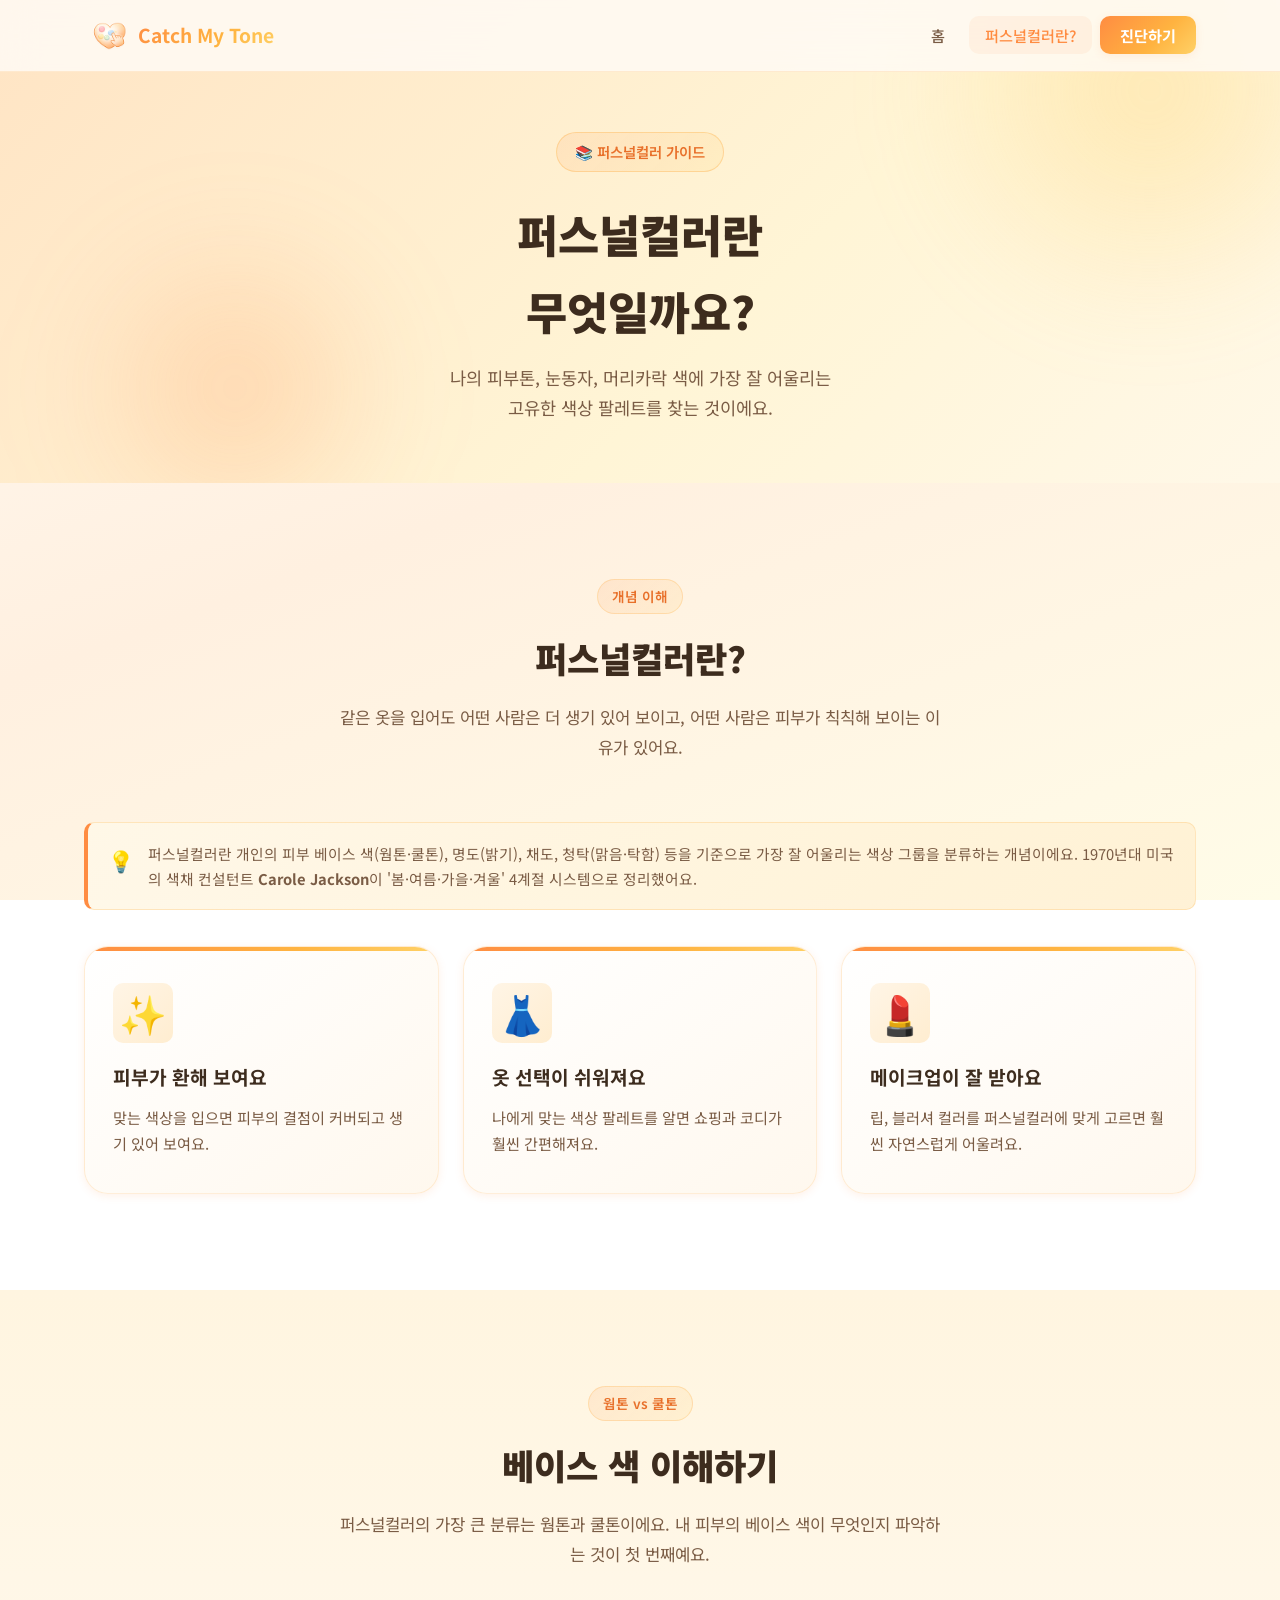
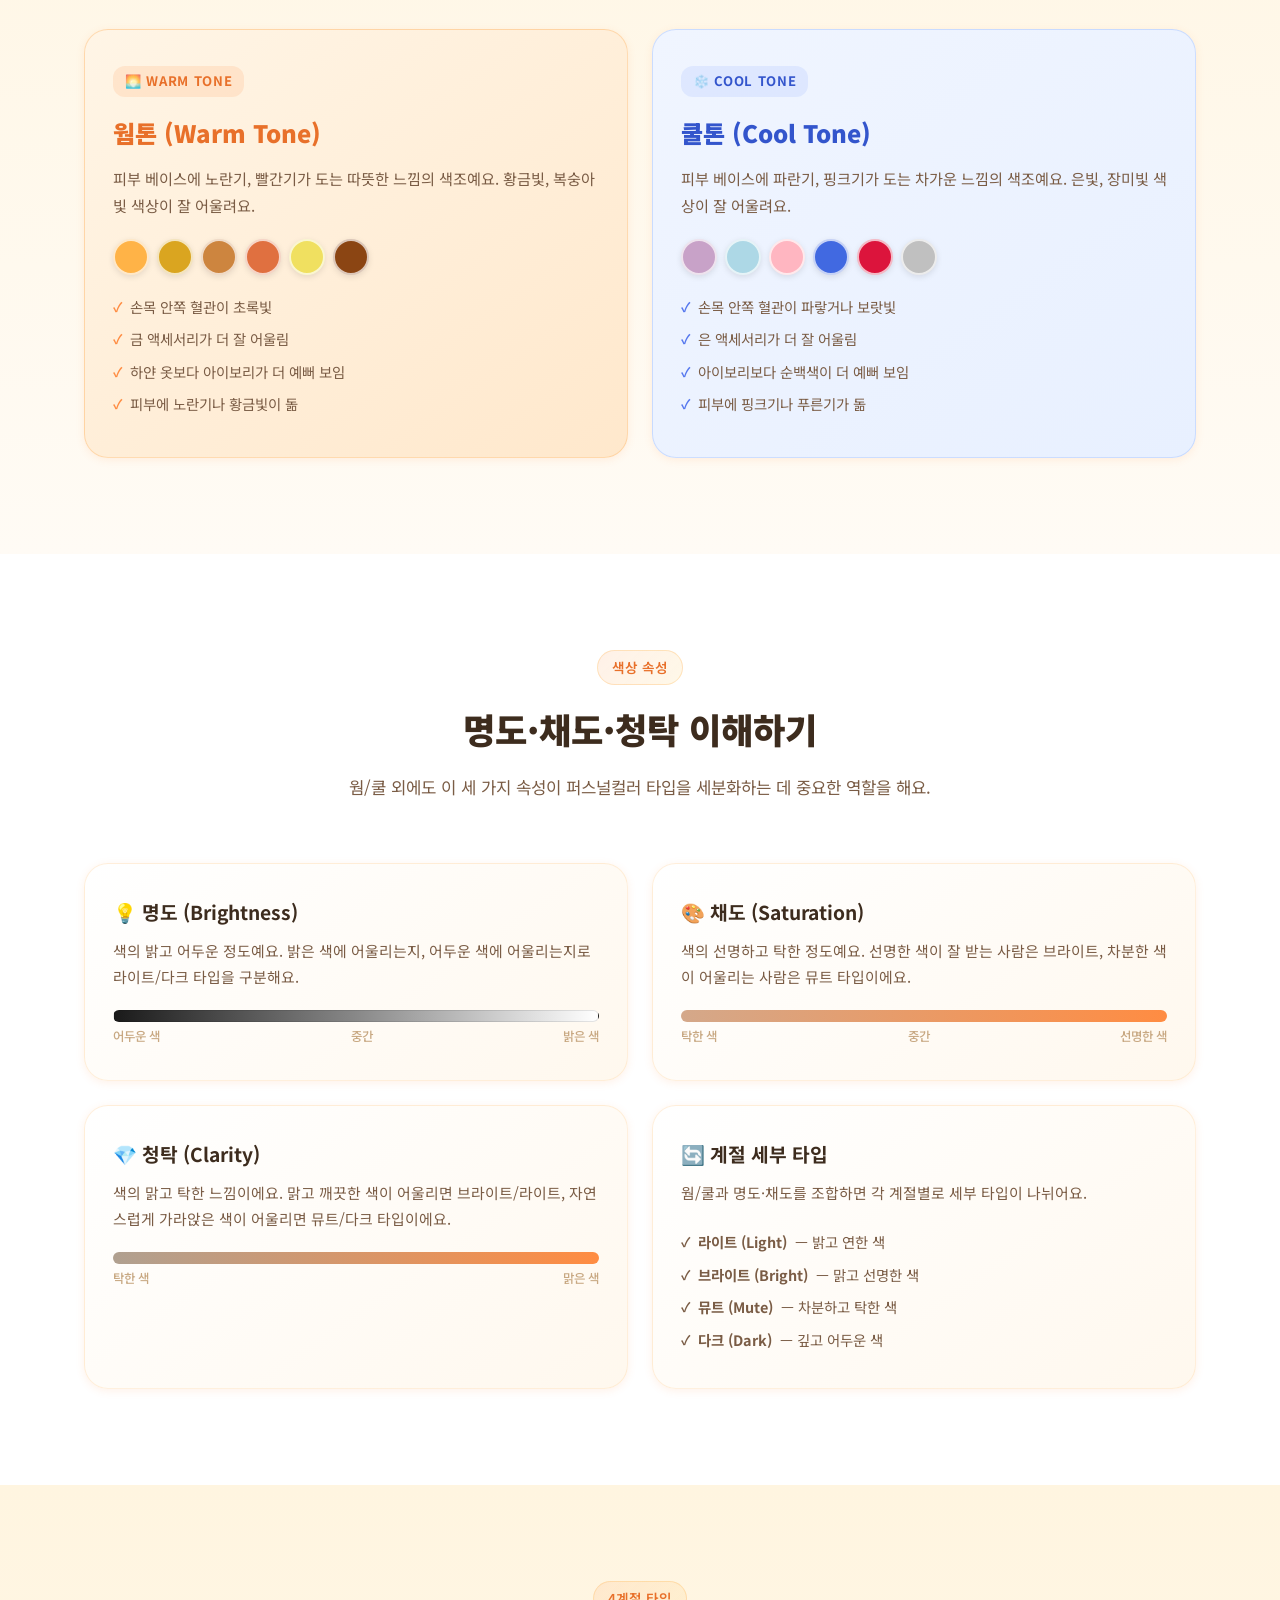
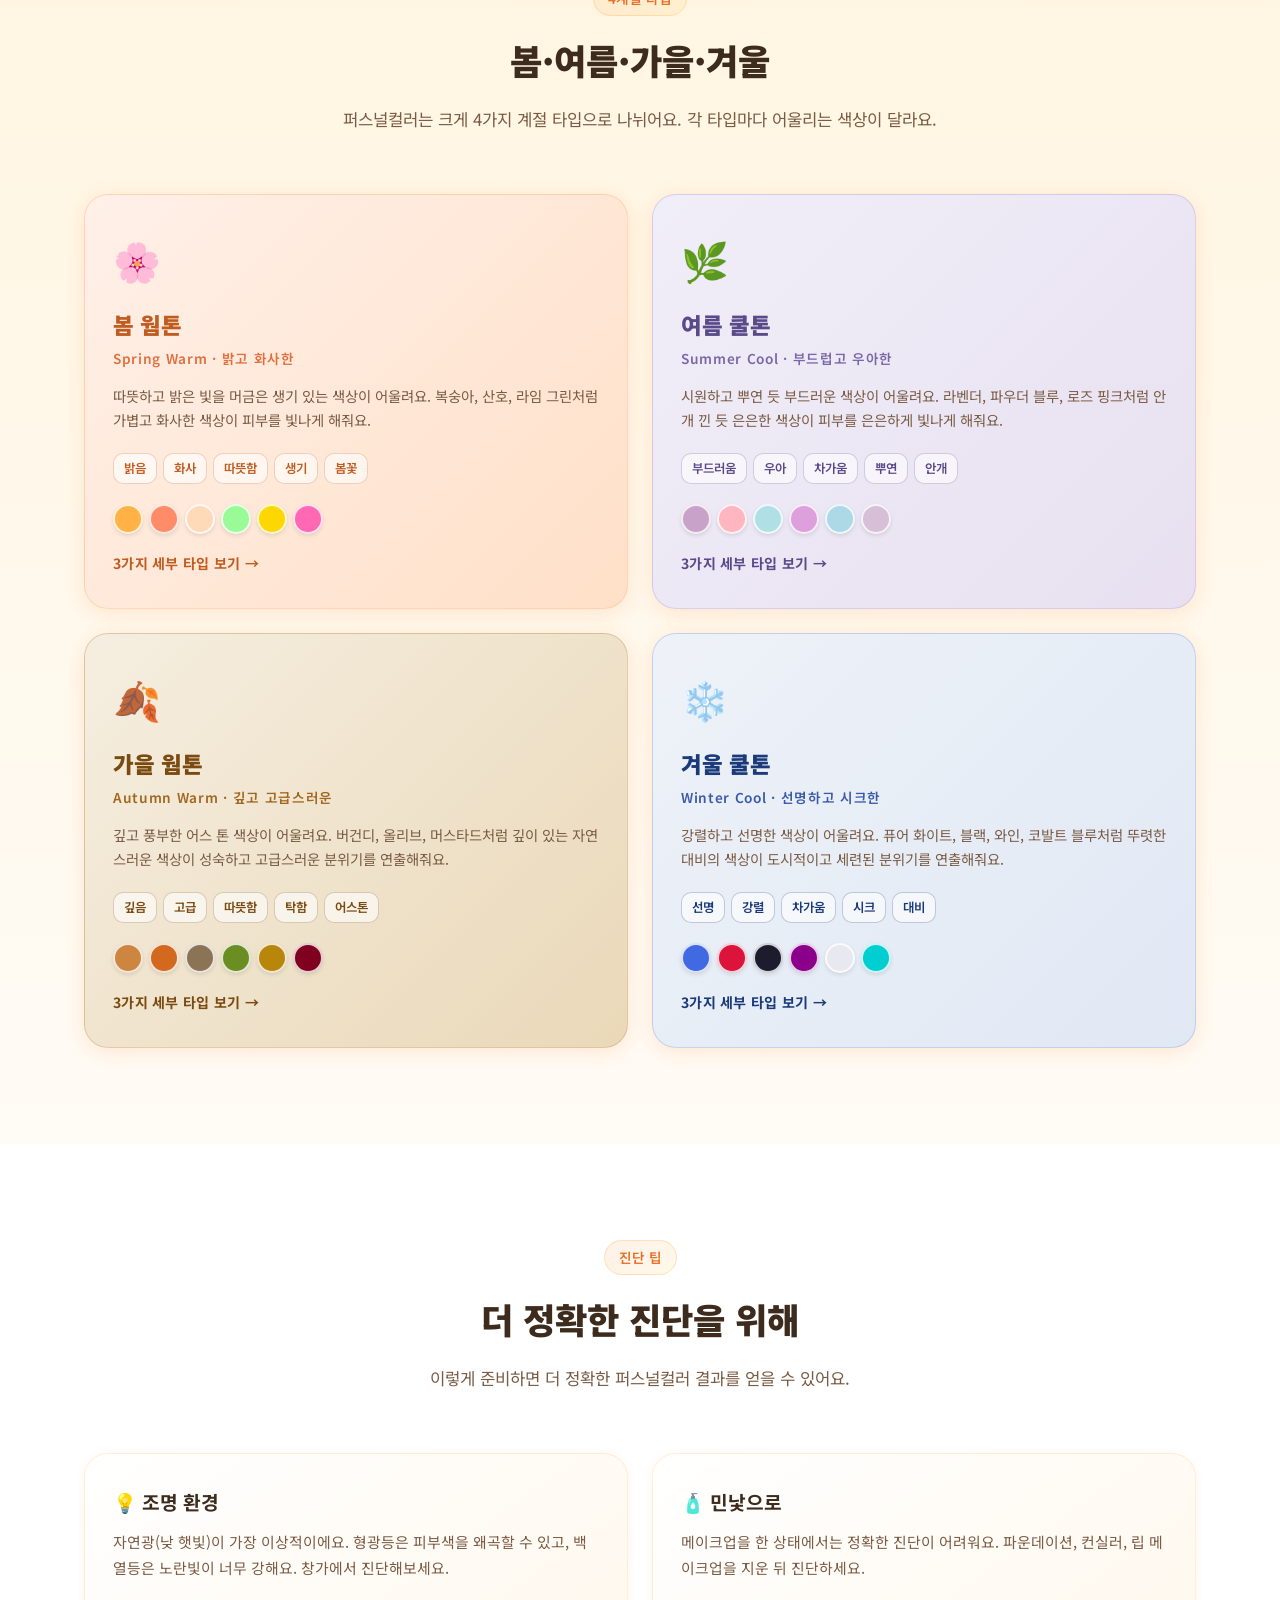
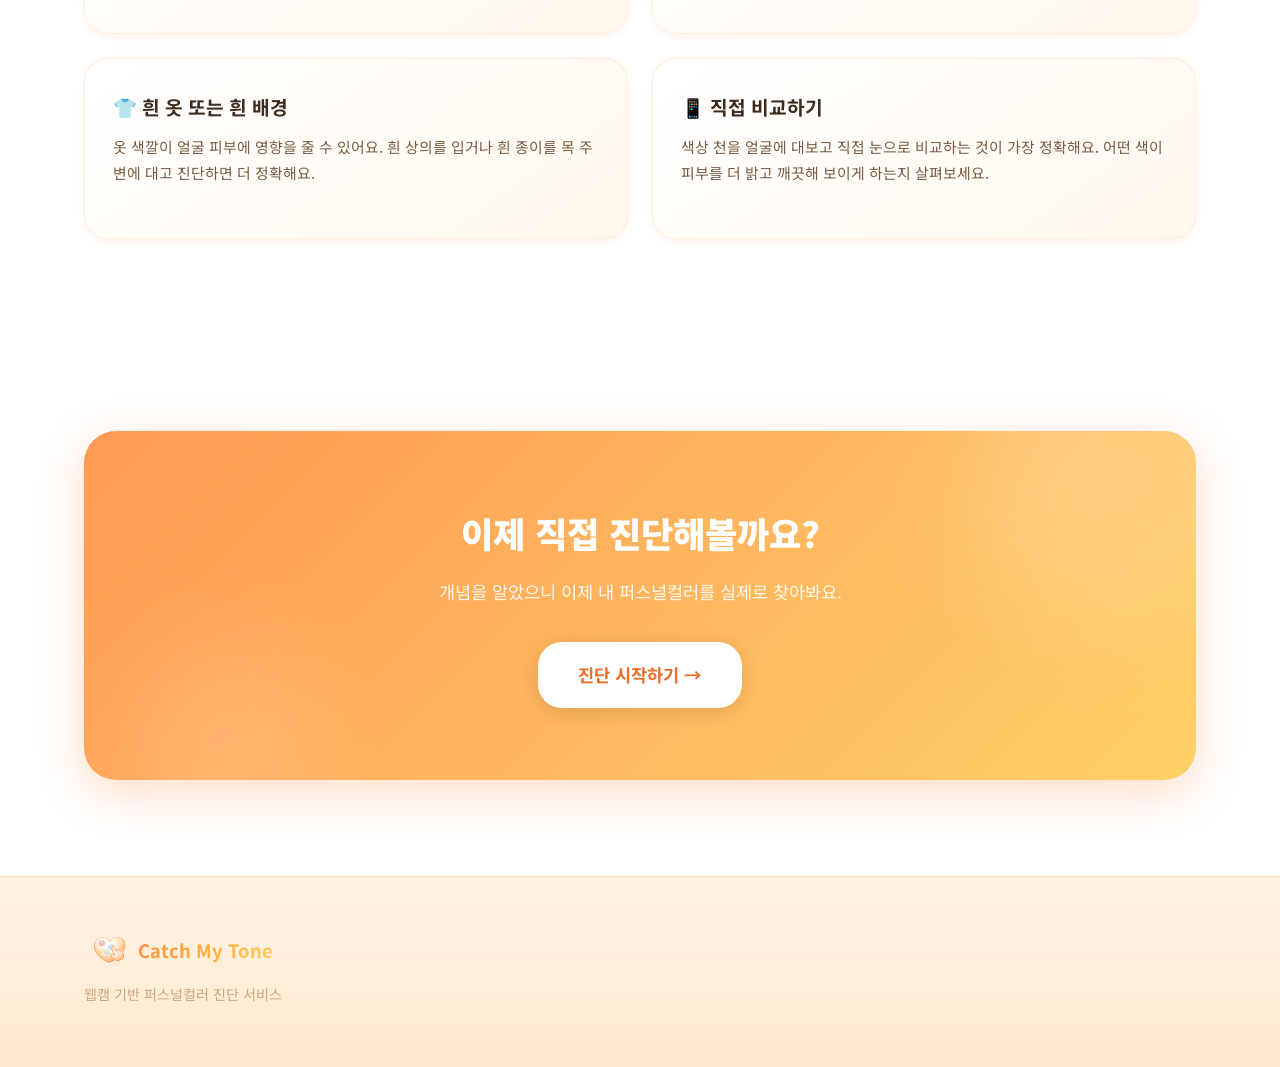
==== commit 09571dc0: "feat: 계절 타입별 설명 추가" ====
--- a/about.html
+++ b/about.html
@@ -4,6 +4,8 @@
   <meta charset="UTF-8">
   <meta name="viewport" content="width=device-width, initial-scale=1.0">
   <title>퍼스널컬러란? — Catch My Tone</title>
+  <link rel="icon" type="image/png" href="images/catch_my_tone_logo.png">
+  <link rel="apple-touch-icon" href="images/catch_my_tone_logo.png">
   <link rel="stylesheet" href="css/style.css">
   <link href="https://fonts.googleapis.com/css2?family=Noto+Sans+KR:wght@300;400;500;700;900&display=swap" rel="stylesheet">
 </head>
@@ -13,7 +15,7 @@
   <nav class="navbar">
     <div class="container nav-container">
       <a href="index.html" class="logo">
-        <div class="logo-icon">🎨</div>
+        <img class="logo-icon" src="images/catch_my_tone_logo.png" alt="Catch My Tone">
         <span class="logo-text">Catch My Tone</span>
       </a>
       <ul class="nav-links" id="navLinks">
@@ -175,7 +177,7 @@
         <p>퍼스널컬러는 크게 4가지 계절 타입으로 나뉘어요. 각 타입마다 어울리는 색상이 달라요.</p>
       </div>
       <div class="seasons-grid">
-        <div class="season-card spring">
+        <a href="spring.html" class="season-card spring">
           <div class="season-emoji">🌸</div>
           <div class="season-title">봄 웜톤</div>
           <div class="season-subtitle">Spring Warm · 밝고 화사한</div>
@@ -195,8 +197,9 @@
             <div class="season-swatch" style="background:#FFD700;"></div>
             <div class="season-swatch" style="background:#FF69B4;"></div>
           </div>
-        </div>
-        <div class="season-card summer">
+          <span class="season-cta">3가지 세부 타입 보기 →</span>
+        </a>
+        <a href="summer.html" class="season-card summer">
           <div class="season-emoji">🌿</div>
           <div class="season-title">여름 쿨톤</div>
           <div class="season-subtitle">Summer Cool · 부드럽고 우아한</div>
@@ -216,8 +219,9 @@
             <div class="season-swatch" style="background:#ADD8E6;"></div>
             <div class="season-swatch" style="background:#D8BFD8;"></div>
           </div>
-        </div>
-        <div class="season-card autumn">
+          <span class="season-cta">3가지 세부 타입 보기 →</span>
+        </a>
+        <a href="autumn.html" class="season-card autumn">
           <div class="season-emoji">🍂</div>
           <div class="season-title">가을 웜톤</div>
           <div class="season-subtitle">Autumn Warm · 깊고 고급스러운</div>
@@ -237,8 +241,9 @@
             <div class="season-swatch" style="background:#B8860B;"></div>
             <div class="season-swatch" style="background:#800020;"></div>
           </div>
-        </div>
-        <div class="season-card winter">
+          <span class="season-cta">3가지 세부 타입 보기 →</span>
+        </a>
+        <a href="winter.html" class="season-card winter">
           <div class="season-emoji">❄️</div>
           <div class="season-title">겨울 쿨톤</div>
           <div class="season-subtitle">Winter Cool · 선명하고 시크한</div>
@@ -258,7 +263,8 @@
             <div class="season-swatch" style="background:#E8E8F0;"></div>
             <div class="season-swatch" style="background:#00CED1;"></div>
           </div>
-        </div>
+          <span class="season-cta">3가지 세부 타입 보기 →</span>
+        </a>
       </div>
     </div>
   </section>
@@ -310,7 +316,10 @@
     <div class="container">
       <div class="footer-content">
         <div class="footer-brand">
-          <span class="logo-text">🎨 Catch My Tone</span>
+          <div class="logo" style="margin-bottom:8px;">
+            <img class="logo-icon" src="images/catch_my_tone_logo.png" alt="">
+            <span class="logo-text">Catch My Tone</span>
+          </div>
           <p>웹캠 기반 퍼스널컬러 진단 서비스</p>
         </div>
       </div>
--- a/css/style.css
+++ b/css/style.css
@@ -95,22 +95,18 @@
 .logo {
   display: flex;
   align-items: center;
-  gap: 10px;
+  gap: 4px;
   font-weight: 700;
   font-size: 1.2rem;
   color: var(--text-dark);
 }
 
 .logo-icon {
-  width: 38px;
-  height: 38px;
-  background: var(--grad-btn);
-  border-radius: 10px;
-  display: flex;
-  align-items: center;
-  justify-content: center;
-  font-size: 1.1rem;
-  box-shadow: var(--shadow-sm);
+  width: 50px;
+  height: 50px;
+  display: block;
+  object-fit: contain;
+  border-radius: 8px;
 }
 
 .logo-text {
@@ -388,6 +384,53 @@
   backdrop-filter: blur(8px);
 }
 
+/* Hero tag links → 4 season pages */
+.tag-link {
+  text-decoration: none;
+  cursor: pointer;
+  display: inline-flex;
+  align-items: center;
+  gap: 4px;
+  /* Slow, smooth easing for both enter & exit */
+  transition: transform 0.6s cubic-bezier(0.22, 1, 0.36, 1),
+              box-shadow 0.6s cubic-bezier(0.22, 1, 0.36, 1),
+              background 0.5s ease,
+              color 0.5s ease,
+              border-color 0.5s ease;
+  will-change: transform;
+}
+
+.tag-link:hover {
+  transform: translateY(-2px) scale(1.05);
+  box-shadow: 0 8px 22px rgba(255, 140, 66, 0.22);
+}
+
+.tag-link:active {
+  transform: translateY(-1px) scale(1.02);
+  transition: transform 0.15s ease;
+}
+
+.tag-spring:hover {
+  background: linear-gradient(135deg, #FFE4C4, #FFD4A0);
+  border-color: rgba(255, 160, 100, 0.5);
+  color: #C05C20;
+}
+.tag-summer:hover {
+  background: linear-gradient(135deg, #EEE6F5, #DDD0EA);
+  border-color: rgba(160, 140, 200, 0.5);
+  color: #5B4A8A;
+}
+.tag-autumn:hover {
+  background: linear-gradient(135deg, #F0E0C0, #E0C898);
+  border-color: rgba(180, 130, 60, 0.5);
+  color: #7A4A10;
+}
+.tag-winter:hover {
+  background: linear-gradient(135deg, #DCE4F0, #C0D0E8);
+  border-color: rgba(80, 120, 200, 0.5);
+  color: #1A3A7A;
+}
+
 /* ── Page Hero (inner pages) ─────────────────── */
 .page-hero {
   padding: calc(var(--nav-height) + 60px) 0 60px;
@@ -752,10 +795,40 @@
   box-shadow: var(--shadow-md);
   position: relative;
   overflow: hidden;
-  transition: transform 0.3s;
+  transition: transform 0.3s, box-shadow 0.3s;
 }
 
 .season-card:hover { transform: translateY(-5px); }
+
+/* Clickable season cards (links to season detail pages) */
+a.season-card {
+  display: block;
+  text-decoration: none;
+  color: inherit;
+  cursor: pointer;
+}
+
+a.season-card:hover { box-shadow: var(--shadow-lg); }
+
+.season-cta {
+  margin-top: 18px;
+  display: inline-flex;
+  align-items: center;
+  gap: 6px;
+  font-size: 0.88rem;
+  font-weight: 700;
+  letter-spacing: 0.02em;
+}
+
+.season-card.spring .season-cta { color: #C05C20; }
+.season-card.summer .season-cta { color: #5B4A8A; }
+.season-card.autumn .season-cta { color: #7A4A10; }
+.season-card.winter .season-cta { color: #1A3A7A; }
+
+a.season-card:hover .season-cta {
+  text-decoration: underline;
+  text-underline-offset: 3px;
+}
 
 .season-card.spring {
   background: linear-gradient(135deg, #FFF0E8 0%, #FFE0C8 100%);
@@ -849,7 +922,7 @@
 /* ── Diagnosis Page ───────────────────────────── */
 .diagnosis-layout {
   display: grid;
-  grid-template-columns: 1fr 380px;
+  grid-template-columns: 1fr 320px;
   gap: 28px;
   align-items: start;
   padding: 0 0 40px;
@@ -1314,6 +1387,147 @@
   font-weight: 700;
   color: var(--orange);
   white-space: nowrap;
+}
+
+/* ── Season detail pages (12-type) ───────────────── */
+.subtype-card {
+  background: var(--grad-card);
+  border: 1px solid rgba(255, 212, 160, 0.4);
+  border-radius: var(--radius-lg);
+  padding: 36px 32px;
+  margin-bottom: 28px;
+  box-shadow: var(--shadow-sm);
+}
+
+.subtype-header {
+  display: flex;
+  align-items: baseline;
+  gap: 14px;
+  margin-bottom: 14px;
+  flex-wrap: wrap;
+}
+
+.subtype-name {
+  font-size: 1.6rem;
+  font-weight: 900;
+  color: var(--text-dark);
+}
+
+.subtype-sub {
+  font-size: 0.86rem;
+  font-weight: 600;
+  color: var(--text-muted);
+  letter-spacing: 0.06em;
+  text-transform: uppercase;
+}
+
+.subtype-desc {
+  font-size: 1rem;
+  color: var(--text-medium);
+  line-height: 1.85;
+  margin-bottom: 22px;
+}
+
+.palette-16 {
+  display: grid;
+  grid-template-columns: repeat(8, 1fr);
+  gap: 6px;
+  margin-bottom: 26px;
+}
+
+.palette-16 .palette-cell {
+  aspect-ratio: 1;
+  border-radius: 8px;
+  box-shadow: var(--shadow-sm);
+  border: 1px solid rgba(0, 0, 0, 0.04);
+}
+
+.subtype-meta-grid {
+  display: grid;
+  grid-template-columns: 1fr 1fr;
+  gap: 16px;
+}
+
+.subtype-meta-card {
+  background: rgba(255, 248, 240, 0.75);
+  border: 1px solid rgba(255, 212, 160, 0.3);
+  border-radius: 14px;
+  padding: 18px 20px;
+}
+
+.subtype-meta-card h4 {
+  font-size: 0.92rem;
+  font-weight: 800;
+  color: var(--orange-dark);
+  margin-bottom: 10px;
+  display: flex;
+  align-items: center;
+  gap: 6px;
+}
+
+.subtype-meta-card ul {
+  list-style: none;
+}
+
+.subtype-meta-card ul li {
+  font-size: 0.88rem;
+  color: var(--text-medium);
+  padding: 4px 0;
+  display: flex;
+  gap: 10px;
+  line-height: 1.55;
+}
+
+.subtype-meta-card ul li strong {
+  color: var(--text-dark);
+  font-weight: 700;
+  min-width: 78px;
+  flex-shrink: 0;
+}
+
+.other-seasons-nav {
+  display: grid;
+  grid-template-columns: repeat(4, 1fr);
+  gap: 12px;
+  margin-top: 40px;
+}
+
+.other-season-link {
+  display: block;
+  padding: 18px 16px;
+  border-radius: var(--radius-md);
+  text-align: center;
+  background: rgba(255, 255, 255, 0.7);
+  border: 1px solid rgba(255, 212, 160, 0.4);
+  text-decoration: none;
+  transition: all 0.2s;
+  color: var(--text-medium);
+  font-weight: 600;
+  font-size: 0.92rem;
+}
+
+.other-season-link:hover {
+  transform: translateY(-3px);
+  box-shadow: var(--shadow-md);
+}
+
+.other-season-link.current {
+  background: var(--grad-btn);
+  color: white;
+  pointer-events: none;
+}
+
+.other-season-link .emoji {
+  display: block;
+  font-size: 1.6rem;
+  margin-bottom: 6px;
+}
+
+@media (max-width: 768px) {
+  .subtype-meta-grid { grid-template-columns: 1fr; }
+  .palette-16 { grid-template-columns: repeat(4, 1fr); }
+  .other-seasons-nav { grid-template-columns: repeat(2, 1fr); }
+  .subtype-card { padding: 24px 20px; }
 }
 
 /* ── Footer ──────────────────────────────────── */
@@ -1474,6 +1688,440 @@
   z-index: 15;
   backdrop-filter: blur(4px);
   white-space: nowrap;
+}
+
+/* ── Stage 0: Foundation Color Picker ────────────────── */
+.stage0-side {
+  position: absolute;
+  top: 50%;
+  transform: translateY(-50%);
+  display: flex;
+  flex-direction: column;
+  align-items: center;
+  gap: 6px;
+  z-index: 12;
+  padding: 12px 8px;
+  background: rgba(255, 251, 245, 0.90);
+  backdrop-filter: blur(10px);
+  border-radius: var(--radius-md);
+  border: 1px solid rgba(255, 212, 160, 0.55);
+  box-shadow: var(--shadow-md);
+}
+.stage0-cool-side { left: 10px; }
+.stage0-warm-side { right: 10px; }
+
+.stage0-side-label {
+  font-size: 0.68rem;
+  font-weight: 700;
+  color: var(--text-muted);
+  letter-spacing: 0.06em;
+  text-transform: uppercase;
+  margin-bottom: 2px;
+}
+
+.stage0-swatch-item {
+  display: flex;
+  flex-direction: column;
+  align-items: center;
+  gap: 3px;
+  cursor: pointer;
+  padding: 3px;
+  border-radius: 8px;
+  transition: background 0.15s;
+}
+
+.stage0-swatch-item span {
+  font-size: 0.65rem;
+  color: var(--text-muted);
+  font-weight: 600;
+}
+
+.stage0-swatch-color {
+  width: 54px;
+  height: 38px;
+  border-radius: 8px;
+  border: 3px solid transparent;
+  box-shadow: var(--shadow-sm);
+  transition: border-color 0.15s, transform 0.15s, box-shadow 0.15s;
+}
+
+.stage0-swatch-item.hovered .stage0-swatch-color {
+  border-color: var(--orange);
+  transform: scale(1.1);
+  box-shadow: 0 0 0 2px rgba(255, 140, 66, 0.3), var(--shadow-sm);
+}
+
+.stage0-swatch-item.selected .stage0-swatch-color {
+  border-color: var(--text-dark);
+  box-shadow: 0 0 0 3px rgba(255, 140, 66, 0.5), var(--shadow-sm);
+  transform: scale(1.06);
+}
+
+.stage0-confirm-bar {
+  position: absolute;
+  bottom: 16px;
+  left: 50%;
+  transform: translateX(-50%);
+  z-index: 12;
+  display: flex;
+  align-items: center;
+  gap: 12px;
+  background: rgba(255, 251, 245, 0.93);
+  backdrop-filter: blur(8px);
+  border: 1px solid rgba(255, 212, 160, 0.55);
+  border-radius: 40px;
+  padding: 8px 14px 8px 20px;
+  box-shadow: var(--shadow-md);
+  white-space: nowrap;
+}
+
+.stage0-confirm-bar span {
+  font-size: 0.83rem;
+  color: var(--text-medium);
+  font-weight: 500;
+}
+
+.stage0-confirm-bar .btn {
+  padding: 8px 18px;
+  font-size: 0.85rem;
+}
+
+.stage0-hover-progress {
+  position: absolute;
+  bottom: -4px;
+  left: 3px;
+  right: 3px;
+  height: 3px;
+  background: var(--orange);
+  border-radius: 2px;
+  transform-origin: left;
+  transform: scaleX(0);
+  pointer-events: none;
+}
+
+.stage0-swatch-item {
+  position: relative;
+}
+
+/* ── Compare Stages (2~5) ────────────────────── */
+.compare-cloth-drape {
+  position: absolute;
+  background: var(--peach);
+  opacity: 0;
+  pointer-events: none;
+  z-index: 8;
+  clip-path: polygon(22% 0%, 78% 0%, 100% 100%, 0% 100%);
+  -webkit-clip-path: polygon(22% 0%, 78% 0%, 100% 100%, 0% 100%);
+  transition: background 0.25s ease, opacity 0.25s ease;
+  will-change: top, left, width, height;
+  box-shadow: 0 -2px 12px rgba(0, 0, 0, 0.1) inset;
+}
+
+.compare-cloth-drape::before {
+  content: '';
+  position: absolute;
+  inset: 0;
+  background: linear-gradient(
+    180deg,
+    rgba(0, 0, 0, 0.18) 0%,
+    rgba(255, 255, 255, 0.10) 30%,
+    rgba(0, 0, 0, 0.06) 75%,
+    rgba(0, 0, 0, 0.18) 100%
+  );
+  pointer-events: none;
+}
+
+.compare-cloth-drape::after {
+  content: '';
+  position: absolute;
+  inset: 0;
+  background: repeating-linear-gradient(
+    96deg,
+    rgba(255, 255, 255, 0.0) 0px,
+    rgba(255, 255, 255, 0.0) 24px,
+    rgba(255, 255, 255, 0.07) 28px,
+    rgba(0, 0, 0, 0.06) 36px,
+    rgba(255, 255, 255, 0.0) 44px
+  );
+  pointer-events: none;
+}
+
+.compare-cloth-drape.visible {
+  opacity: 0.94;
+}
+
+.compare-info-bar {
+  position: absolute;
+  top: 14px;
+  left: 50%;
+  transform: translateX(-50%);
+  z-index: 14;
+  display: flex;
+  align-items: center;
+  gap: 12px;
+  background: rgba(255, 251, 245, 0.94);
+  backdrop-filter: blur(10px);
+  border: 1px solid rgba(255, 212, 160, 0.55);
+  border-radius: 40px;
+  padding: 8px 18px;
+  box-shadow: var(--shadow-md);
+  white-space: nowrap;
+  font-size: 0.85rem;
+  font-weight: 600;
+  color: var(--text-dark);
+}
+
+.compare-info-bar .pair-idx {
+  background: var(--grad-btn);
+  color: white;
+  font-size: 0.72rem;
+  font-weight: 700;
+  padding: 3px 10px;
+  border-radius: 12px;
+}
+
+.compare-options-bar {
+  position: absolute;
+  bottom: 14px;
+  left: 50%;
+  transform: translateX(-50%);
+  z-index: 13;
+  display: flex;
+  align-items: stretch;
+  gap: 10px;
+  background: rgba(255, 251, 245, 0.94);
+  backdrop-filter: blur(10px);
+  border: 1px solid rgba(255, 212, 160, 0.55);
+  border-radius: 18px;
+  padding: 8px;
+  box-shadow: var(--shadow-md);
+}
+
+.compare-option {
+  display: flex;
+  align-items: center;
+  gap: 10px;
+  padding: 8px 12px;
+  border-radius: 12px;
+  background: rgba(255, 255, 255, 0.6);
+  border: 2px solid transparent;
+  min-width: 130px;
+  transition: all 0.18s;
+}
+
+.compare-option.active {
+  background: rgba(255, 248, 232, 0.95);
+  border-color: var(--orange);
+  box-shadow: 0 0 0 2px rgba(255, 140, 66, 0.18);
+}
+
+.compare-option-num {
+  width: 24px;
+  height: 24px;
+  border-radius: 50%;
+  background: var(--peach-light);
+  color: var(--orange-dark);
+  font-weight: 800;
+  font-size: 0.82rem;
+  display: flex;
+  align-items: center;
+  justify-content: center;
+  flex-shrink: 0;
+}
+
+.compare-option.active .compare-option-num {
+  background: var(--grad-btn);
+  color: white;
+}
+
+.compare-option-swatch {
+  width: 22px;
+  height: 22px;
+  border-radius: 6px;
+  box-shadow: var(--shadow-sm);
+  flex-shrink: 0;
+}
+
+.compare-option-name {
+  font-size: 0.82rem;
+  font-weight: 600;
+  color: var(--text-dark);
+  line-height: 1.15;
+}
+
+.compare-option-name small {
+  display: block;
+  font-size: 0.66rem;
+  font-weight: 500;
+  color: var(--text-muted);
+  margin-top: 1px;
+}
+
+.pair-dots {
+  display: flex;
+  gap: 5px;
+  margin-left: 4px;
+}
+
+.pair-dot {
+  width: 7px;
+  height: 7px;
+  border-radius: 50%;
+  background: rgba(255, 200, 140, 0.4);
+  transition: background 0.25s;
+}
+
+.pair-dot.done {
+  background: var(--orange);
+}
+
+.pair-dot.current {
+  background: var(--orange-dark);
+  box-shadow: 0 0 0 3px rgba(255, 140, 66, 0.18);
+}
+
+/* Stage summary list in side panel */
+.stage-progress-list {
+  display: flex;
+  flex-direction: column;
+  gap: 6px;
+}
+
+.stage-progress-row {
+  display: flex;
+  align-items: center;
+  gap: 10px;
+  padding: 8px 10px;
+  background: rgba(255, 255, 255, 0.6);
+  border: 1px solid rgba(255, 212, 160, 0.3);
+  border-radius: var(--radius-sm);
+  font-size: 0.84rem;
+}
+
+.stage-progress-row.current {
+  background: rgba(255, 240, 220, 0.95);
+  border-color: var(--orange);
+}
+
+.stage-progress-row.done {
+  background: rgba(232, 252, 232, 0.6);
+  border-color: rgba(100, 180, 100, 0.3);
+}
+
+.stage-progress-num {
+  width: 22px;
+  height: 22px;
+  border-radius: 50%;
+  background: var(--peach-light);
+  color: var(--orange-dark);
+  font-size: 0.72rem;
+  font-weight: 700;
+  display: flex;
+  align-items: center;
+  justify-content: center;
+  flex-shrink: 0;
+}
+
+.stage-progress-row.done .stage-progress-num {
+  background: #6FBE6F;
+  color: white;
+}
+
+.stage-progress-row.current .stage-progress-num {
+  background: var(--grad-btn);
+  color: white;
+}
+
+.stage-progress-title {
+  flex: 1;
+  font-weight: 600;
+  color: var(--text-dark);
+}
+
+.stage-progress-result {
+  font-size: 0.76rem;
+  font-weight: 700;
+  color: var(--orange-dark);
+}
+
+.next-stage-btn {
+  margin-top: 12px;
+  width: 100%;
+  padding: 12px;
+  font-size: 0.9rem;
+}
+
+.next-stage-btn:disabled {
+  opacity: 0.45;
+  cursor: not-allowed;
+}
+
+/* ── Result Page extras ─────────────────────── */
+.subtype-tag {
+  display: inline-block;
+  margin-top: -4px;
+  margin-bottom: 18px;
+  padding: 6px 16px;
+  background: rgba(255, 255, 255, 0.78);
+  border: 1px solid rgba(255, 180, 100, 0.4);
+  border-radius: 20px;
+  font-size: 0.92rem;
+  font-weight: 700;
+  color: var(--orange-dark);
+  backdrop-filter: blur(8px);
+}
+
+.score-breakdown {
+  display: grid;
+  grid-template-columns: 1fr 1fr;
+  gap: 10px;
+  margin-top: 16px;
+}
+
+.score-row {
+  background: rgba(255, 248, 240, 0.7);
+  border: 1px solid rgba(255, 212, 160, 0.3);
+  border-radius: 10px;
+  padding: 10px 12px;
+}
+
+.score-row-label {
+  font-size: 0.72rem;
+  color: var(--text-muted);
+  font-weight: 600;
+  letter-spacing: 0.04em;
+  text-transform: uppercase;
+  margin-bottom: 4px;
+}
+
+.score-row-bar {
+  display: flex;
+  align-items: center;
+  gap: 6px;
+}
+
+.score-row-bar-bg {
+  flex: 1;
+  height: 8px;
+  background: var(--peach-light);
+  border-radius: 4px;
+  overflow: hidden;
+  position: relative;
+}
+
+.score-row-bar-fill {
+  height: 100%;
+  background: var(--grad-btn);
+  border-radius: 4px;
+  transition: width 0.6s;
+}
+
+.score-row-val {
+  font-size: 0.78rem;
+  font-weight: 700;
+  color: var(--text-dark);
+  min-width: 38px;
+  text-align: right;
 }
 
 @media (max-width: 768px) {
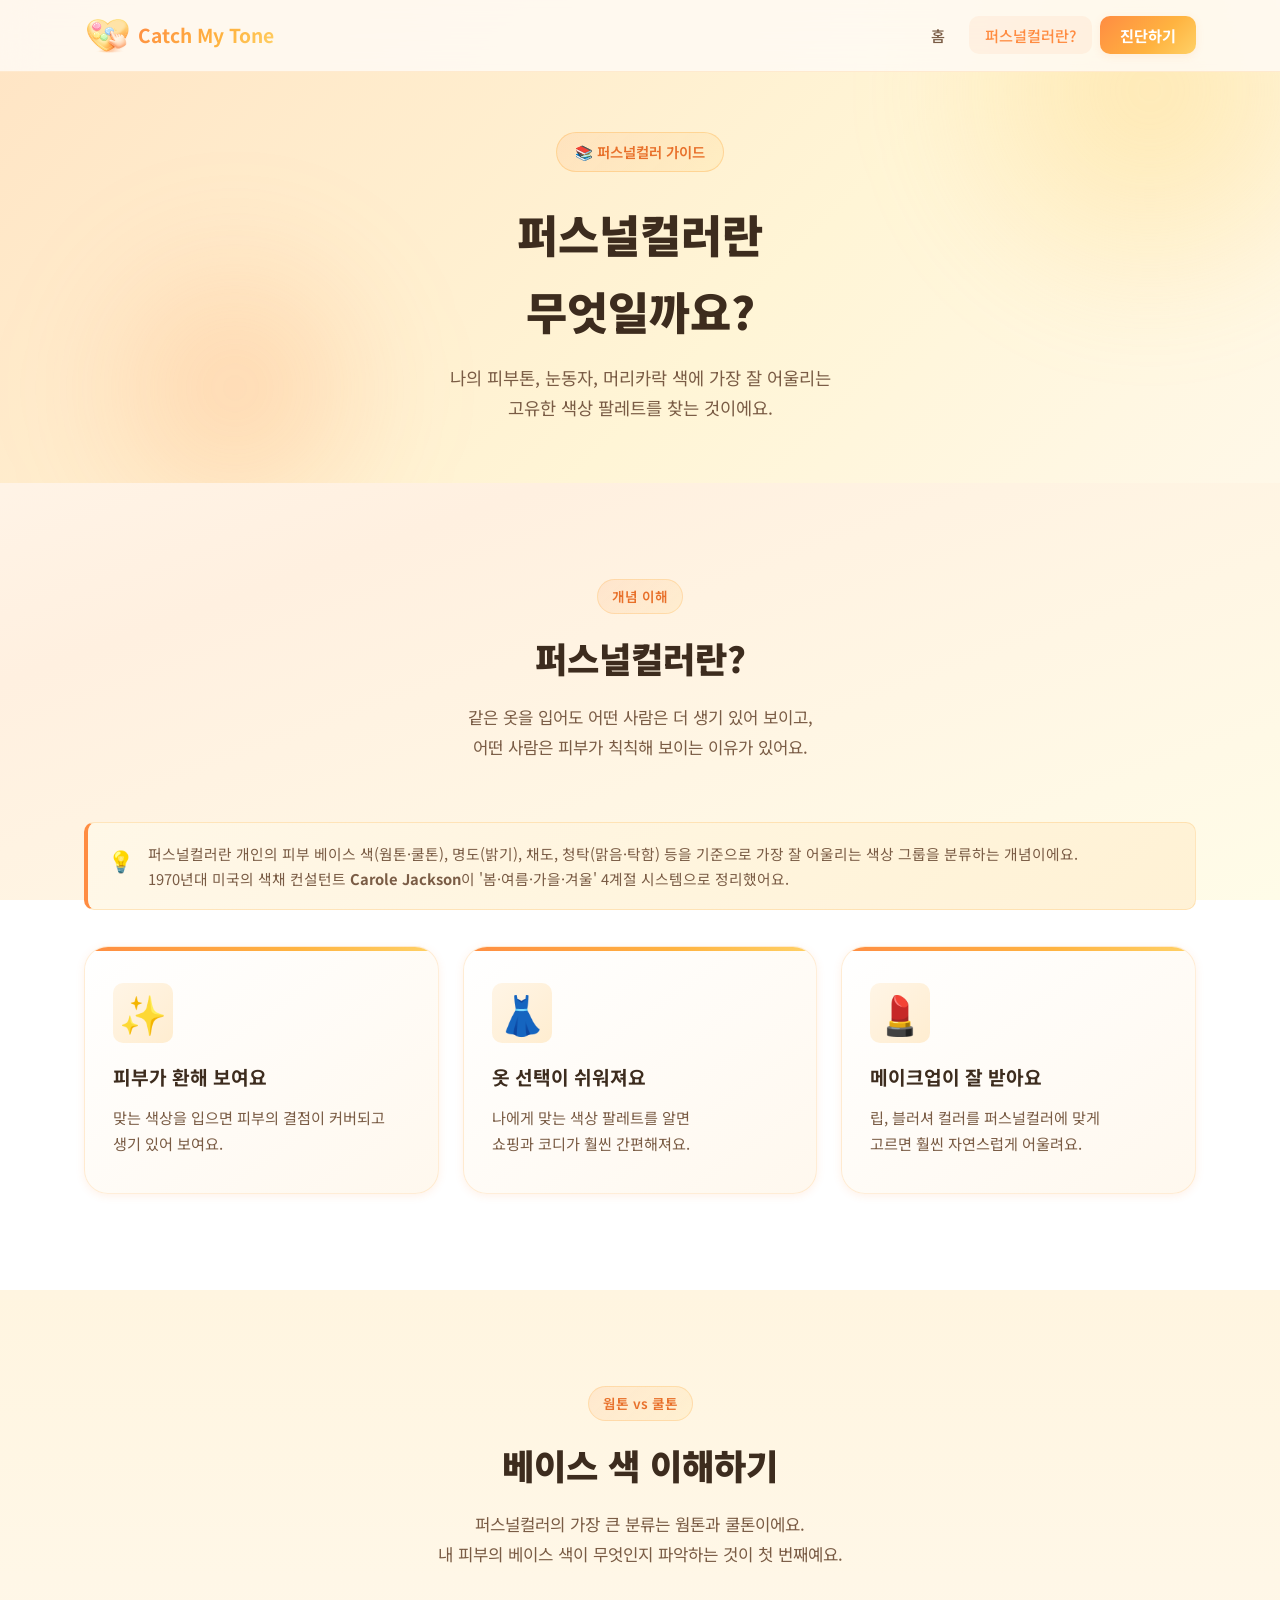
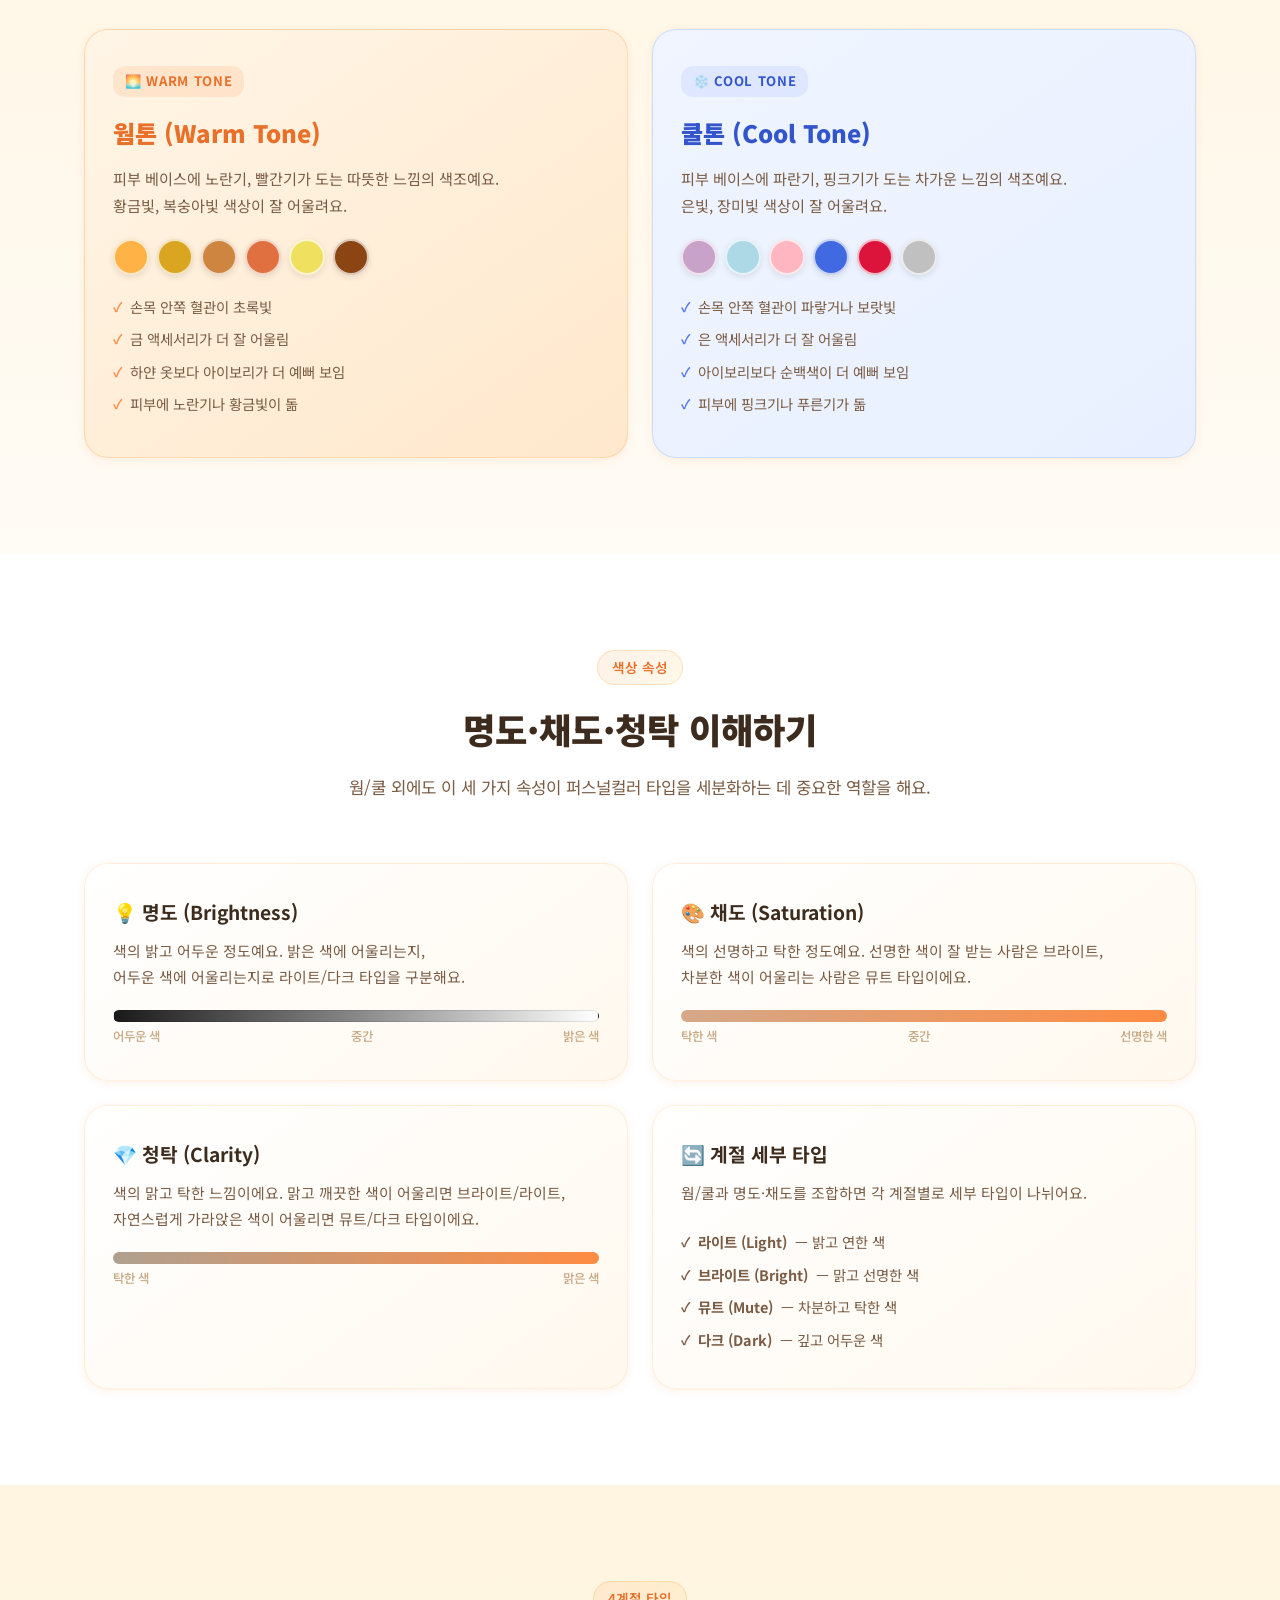
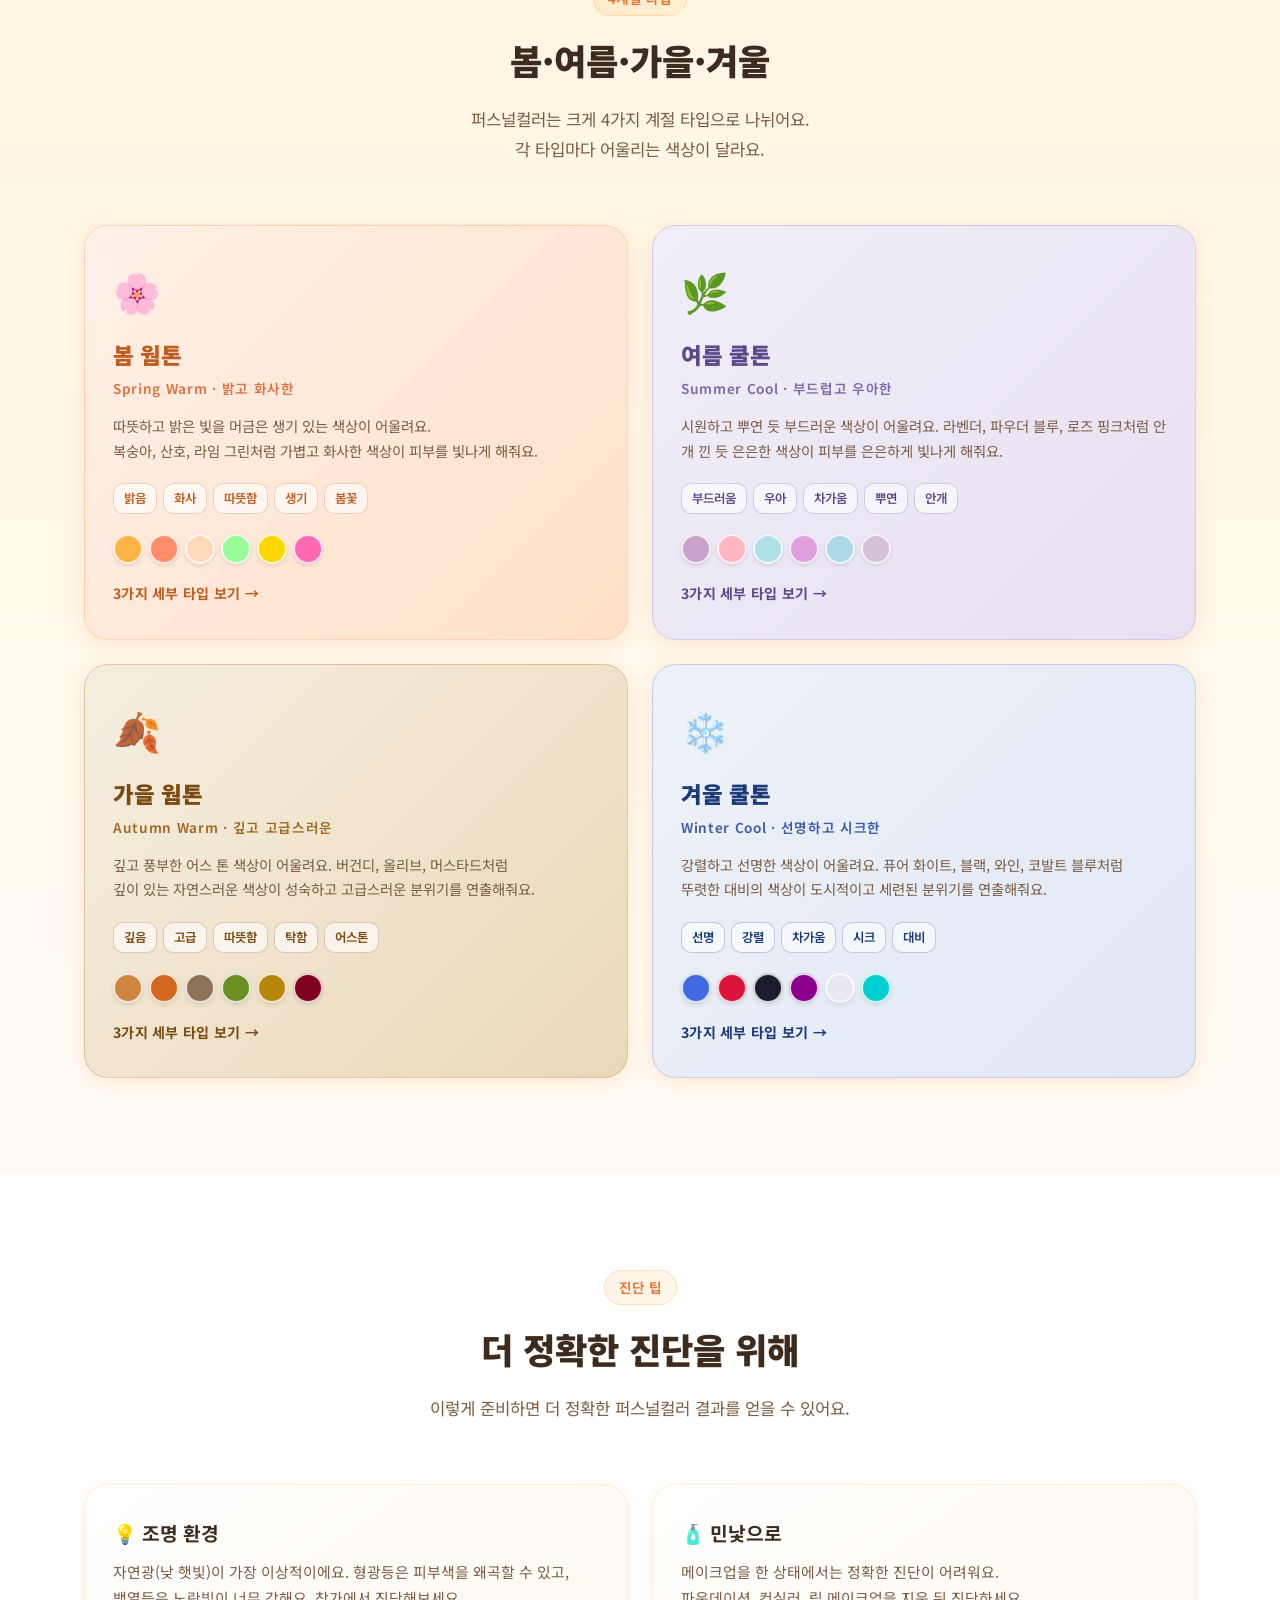
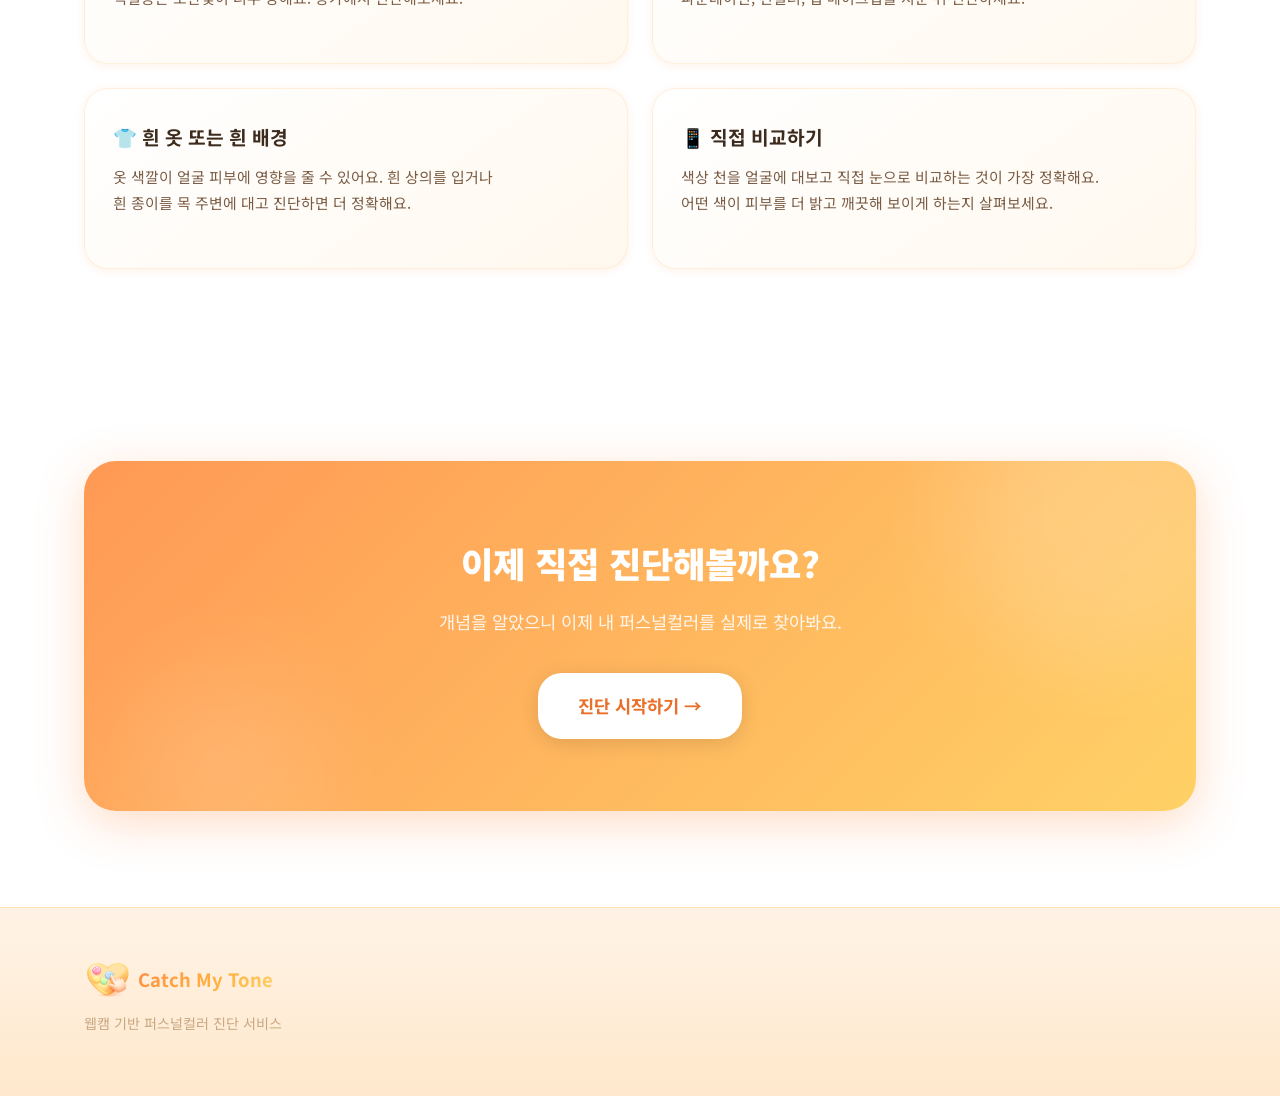
==== commit 5054615e: "feat: 타입별 의류 데이터 및 분석 코드 추가" ====
--- a/about.html
+++ b/about.html
@@ -46,13 +46,13 @@
       <div class="section-header">
         <span class="section-tag">개념 이해</span>
         <h2>퍼스널컬러란?</h2>
-        <p>같은 옷을 입어도 어떤 사람은 더 생기 있어 보이고, 어떤 사람은 피부가 칙칙해 보이는 이유가 있어요.</p>
+        <p>같은 옷을 입어도 어떤 사람은 더 생기 있어 보이고,<br/>어떤 사람은 피부가 칙칙해 보이는 이유가 있어요.</p>
       </div>
       <div class="info-box">
         <div class="info-box-icon">💡</div>
         <p>
           퍼스널컬러란 개인의 피부 베이스 색(웜톤·쿨톤), 명도(밝기), 채도, 청탁(맑음·탁함) 등을 기준으로
-          가장 잘 어울리는 색상 그룹을 분류하는 개념이에요. 1970년대 미국의 색채 컨설턴트
+          가장 잘 어울리는 색상 그룹을 분류하는 개념이에요.<br/>1970년대 미국의 색채 컨설턴트
           <strong>Carole Jackson</strong>이 '봄·여름·가을·겨울' 4계절 시스템으로 정리했어요.
         </p>
       </div>
@@ -60,17 +60,17 @@
         <div class="feature-card">
           <div class="feature-icon">✨</div>
           <h3>피부가 환해 보여요</h3>
-          <p>맞는 색상을 입으면 피부의 결점이 커버되고 생기 있어 보여요.</p>
+          <p>맞는 색상을 입으면 피부의 결점이 커버되고<br/>생기 있어 보여요.</p>
         </div>
         <div class="feature-card">
           <div class="feature-icon">👗</div>
           <h3>옷 선택이 쉬워져요</h3>
-          <p>나에게 맞는 색상 팔레트를 알면 쇼핑과 코디가 훨씬 간편해져요.</p>
+          <p>나에게 맞는 색상 팔레트를 알면<br/>쇼핑과 코디가 훨씬 간편해져요.</p>
         </div>
         <div class="feature-card">
           <div class="feature-icon">💄</div>
           <h3>메이크업이 잘 받아요</h3>
-          <p>립, 블러셔 컬러를 퍼스널컬러에 맞게 고르면 훨씬 자연스럽게 어울려요.</p>
+          <p>립, 블러셔 컬러를 퍼스널컬러에 맞게<br/>고르면 훨씬 자연스럽게 어울려요.</p>
         </div>
       </div>
     </div>
@@ -82,13 +82,13 @@
       <div class="section-header">
         <span class="section-tag">웜톤 vs 쿨톤</span>
         <h2>베이스 색 이해하기</h2>
-        <p>퍼스널컬러의 가장 큰 분류는 웜톤과 쿨톤이에요. 내 피부의 베이스 색이 무엇인지 파악하는 것이 첫 번째예요.</p>
+        <p>퍼스널컬러의 가장 큰 분류는 웜톤과 쿨톤이에요.<br/>내 피부의 베이스 색이 무엇인지 파악하는 것이 첫 번째예요.</p>
       </div>
       <div class="tone-compare">
         <div class="tone-card warm">
           <span class="tone-label">🌅 WARM TONE</span>
           <h3>웜톤 (Warm Tone)</h3>
-          <p>피부 베이스에 노란기, 빨간기가 도는 따뜻한 느낌의 색조예요. 황금빛, 복숭아빛 색상이 잘 어울려요.</p>
+          <p>피부 베이스에 노란기, 빨간기가 도는 따뜻한 느낌의 색조예요.<br/>황금빛, 복숭아빛 색상이 잘 어울려요.</p>
           <div class="tone-swatches">
             <div class="swatch" style="background:#FFB347;" title="복숭아"></div>
             <div class="swatch" style="background:#DAA520;" title="골드"></div>
@@ -107,7 +107,7 @@
         <div class="tone-card cool">
           <span class="tone-label">❄️ COOL TONE</span>
           <h3>쿨톤 (Cool Tone)</h3>
-          <p>피부 베이스에 파란기, 핑크기가 도는 차가운 느낌의 색조예요. 은빛, 장미빛 색상이 잘 어울려요.</p>
+          <p>피부 베이스에 파란기, 핑크기가 도는 차가운 느낌의 색조예요.<br/>은빛, 장미빛 색상이 잘 어울려요.</p>
           <div class="tone-swatches">
             <div class="swatch" style="background:#C8A2C8;" title="라벤더"></div>
             <div class="swatch" style="background:#ADD8E6;" title="베이비 블루"></div>
@@ -138,19 +138,19 @@
       <div class="concept-grid">
         <div class="concept-card">
           <h3>💡 명도 (Brightness)</h3>
-          <p>색의 밝고 어두운 정도예요. 밝은 색에 어울리는지, 어두운 색에 어울리는지로 라이트/다크 타입을 구분해요.</p>
+          <p>색의 밝고 어두운 정도예요. 밝은 색에 어울리는지,<br/>어두운 색에 어울리는지로 라이트/다크 타입을 구분해요.</p>
           <div class="scale-bar brightness-scale"></div>
           <div class="scale-labels"><span>어두운 색</span><span>중간</span><span>밝은 색</span></div>
         </div>
         <div class="concept-card">
           <h3>🎨 채도 (Saturation)</h3>
-          <p>색의 선명하고 탁한 정도예요. 선명한 색이 잘 받는 사람은 브라이트, 차분한 색이 어울리는 사람은 뮤트 타입이에요.</p>
+          <p>색의 선명하고 탁한 정도예요. 선명한 색이 잘 받는 사람은 브라이트,<br/>차분한 색이 어울리는 사람은 뮤트 타입이에요.</p>
           <div class="scale-bar saturation-scale"></div>
           <div class="scale-labels"><span>탁한 색</span><span>중간</span><span>선명한 색</span></div>
         </div>
         <div class="concept-card">
           <h3>💎 청탁 (Clarity)</h3>
-          <p>색의 맑고 탁한 느낌이에요. 맑고 깨끗한 색이 어울리면 브라이트/라이트, 자연스럽게 가라앉은 색이 어울리면 뮤트/다크 타입이에요.</p>
+          <p>색의 맑고 탁한 느낌이에요. 맑고 깨끗한 색이 어울리면 브라이트/라이트,<br/>자연스럽게 가라앉은 색이 어울리면 뮤트/다크 타입이에요.</p>
           <div class="scale-bar clarity-scale"></div>
           <div class="scale-labels"><span>탁한 색</span><span></span><span>맑은 색</span></div>
         </div>
@@ -174,7 +174,7 @@
       <div class="section-header">
         <span class="section-tag">4계절 타입</span>
         <h2>봄·여름·가을·겨울</h2>
-        <p>퍼스널컬러는 크게 4가지 계절 타입으로 나뉘어요. 각 타입마다 어울리는 색상이 달라요.</p>
+        <p>퍼스널컬러는 크게 4가지 계절 타입으로 나뉘어요.<br/>각 타입마다 어울리는 색상이 달라요.</p>
       </div>
       <div class="seasons-grid">
         <a href="spring.html" class="season-card spring">
@@ -182,7 +182,7 @@
           <div class="season-title">봄 웜톤</div>
           <div class="season-subtitle">Spring Warm · 밝고 화사한</div>
           <p class="season-desc">
-            따뜻하고 밝은 빛을 머금은 생기 있는 색상이 어울려요.
+            따뜻하고 밝은 빛을 머금은 생기 있는 색상이 어울려요.<br/>
             복숭아, 산호, 라임 그린처럼 가볍고 화사한 색상이 피부를 빛나게 해줘요.
           </p>
           <div class="season-keywords">
@@ -227,7 +227,7 @@
           <div class="season-subtitle">Autumn Warm · 깊고 고급스러운</div>
           <p class="season-desc">
             깊고 풍부한 어스 톤 색상이 어울려요.
-            버건디, 올리브, 머스타드처럼 깊이 있는 자연스러운 색상이 성숙하고 고급스러운 분위기를 연출해줘요.
+            버건디, 올리브, 머스타드처럼<br/>깊이 있는 자연스러운 색상이 성숙하고 고급스러운 분위기를 연출해줘요.
           </p>
           <div class="season-keywords">
             <span class="keyword">깊음</span><span class="keyword">고급</span>
@@ -249,7 +249,7 @@
           <div class="season-subtitle">Winter Cool · 선명하고 시크한</div>
           <p class="season-desc">
             강렬하고 선명한 색상이 어울려요.
-            퓨어 화이트, 블랙, 와인, 코발트 블루처럼 뚜렷한 대비의 색상이 도시적이고 세련된 분위기를 연출해줘요.
+            퓨어 화이트, 블랙, 와인, 코발트 블루처럼<br/>뚜렷한 대비의 색상이 도시적이고 세련된 분위기를 연출해줘요.
           </p>
           <div class="season-keywords">
             <span class="keyword">선명</span><span class="keyword">강렬</span>
@@ -280,19 +280,23 @@
       <div class="concept-grid">
         <div class="concept-card">
           <h3>💡 조명 환경</h3>
-          <p>자연광(낮 햇빛)이 가장 이상적이에요. 형광등은 피부색을 왜곡할 수 있고, 백열등은 노란빛이 너무 강해요. 창가에서 진단해보세요.</p>
+          <p>자연광(낮 햇빛)이 가장 이상적이에요. 형광등은 피부색을 왜곡할 수 있고,
+            <br/>백열등은 노란빛이 너무 강해요. 창가에서 진단해보세요.</p>
         </div>
         <div class="concept-card">
           <h3>🧴 민낯으로</h3>
-          <p>메이크업을 한 상태에서는 정확한 진단이 어려워요. 파운데이션, 컨실러, 립 메이크업을 지운 뒤 진단하세요.</p>
+          <p>메이크업을 한 상태에서는 정확한 진단이 어려워요.<br/>
+            파운데이션, 컨실러, 립 메이크업을 지운 뒤 진단하세요.</p>
         </div>
         <div class="concept-card">
           <h3>👕 흰 옷 또는 흰 배경</h3>
-          <p>옷 색깔이 얼굴 피부에 영향을 줄 수 있어요. 흰 상의를 입거나 흰 종이를 목 주변에 대고 진단하면 더 정확해요.</p>
+          <p>옷 색깔이 얼굴 피부에 영향을 줄 수 있어요. 흰 상의를 입거나<br/>
+            흰 종이를 목 주변에 대고 진단하면 더 정확해요.</p>
         </div>
         <div class="concept-card">
           <h3>📱 직접 비교하기</h3>
-          <p>색상 천을 얼굴에 대보고 직접 눈으로 비교하는 것이 가장 정확해요. 어떤 색이 피부를 더 밝고 깨끗해 보이게 하는지 살펴보세요.</p>
+          <p>색상 천을 얼굴에 대보고 직접 눈으로 비교하는 것이 가장 정확해요.<br/>
+            어떤 색이 피부를 더 밝고 깨끗해 보이게 하는지 살펴보세요.</p>
         </div>
       </div>
     </div>
--- a/css/style.css
+++ b/css/style.css
@@ -95,15 +95,15 @@
 .logo {
   display: flex;
   align-items: center;
-  gap: 4px;
+  gap: 6px;
   font-weight: 700;
   font-size: 1.2rem;
   color: var(--text-dark);
 }
 
 .logo-icon {
-  width: 50px;
-  height: 50px;
+  width: 48px;
+  height: 48px;
   display: block;
   object-fit: contain;
   border-radius: 8px;
@@ -1528,6 +1528,170 @@
   .palette-16 { grid-template-columns: repeat(4, 1fr); }
   .other-seasons-nav { grid-template-columns: repeat(2, 1fr); }
   .subtype-card { padding: 24px 20px; }
+}
+
+/* ── White Balance Calibration (modal + ROI + toast) ─────────── */
+.wb-modal-backdrop {
+  position: fixed;
+  inset: 0;
+  background: rgba(20, 12, 4, 0.55);
+  backdrop-filter: blur(6px);
+  -webkit-backdrop-filter: blur(6px);
+  z-index: 2000;
+  display: none;
+  align-items: center;
+  justify-content: center;
+  padding: 24px;
+}
+
+.wb-modal-backdrop.visible { display: flex; }
+
+.wb-modal {
+  background: var(--grad-card);
+  border-radius: var(--radius-lg);
+  padding: 32px 28px;
+  max-width: 480px;
+  width: 100%;
+  box-shadow: 0 16px 56px rgba(0, 0, 0, 0.25);
+  border: 1px solid rgba(255, 212, 160, 0.5);
+}
+
+.wb-modal h3 {
+  font-size: 1.25rem;
+  font-weight: 800;
+  color: var(--text-dark);
+  margin-bottom: 8px;
+}
+
+.wb-modal p {
+  font-size: 0.92rem;
+  color: var(--text-medium);
+  margin-bottom: 22px;
+  line-height: 1.65;
+}
+
+.wb-modal-options {
+  display: grid;
+  grid-template-columns: 1fr 1fr;
+  gap: 12px;
+}
+
+.wb-mode-option {
+  background: rgba(255, 255, 255, 0.75);
+  border: 2px solid rgba(255, 212, 160, 0.4);
+  border-radius: var(--radius-md);
+  padding: 20px 16px;
+  cursor: pointer;
+  text-align: left;
+  display: flex;
+  flex-direction: column;
+  gap: 6px;
+  transition: all 0.2s;
+  font-family: inherit;
+}
+
+.wb-mode-option:hover {
+  background: rgba(255, 248, 232, 0.95);
+  border-color: var(--orange);
+  transform: translateY(-2px);
+  box-shadow: var(--shadow-md);
+}
+
+.wb-mode-option .wb-mode-icon {
+  font-size: 1.8rem;
+  margin-bottom: 4px;
+}
+
+.wb-mode-option strong {
+  font-size: 0.95rem;
+  color: var(--text-dark);
+  font-weight: 800;
+}
+
+.wb-mode-option small {
+  font-size: 0.78rem;
+  color: var(--text-muted);
+  line-height: 1.5;
+}
+
+/* ROI box & instruction bar on camera area (white-paper mode) */
+.wb-roi-box {
+  position: absolute;
+  top: 50%;
+  left: 50%;
+  transform: translate(-50%, -50%);
+  width: 200px;
+  height: 200px;
+  border: 3px dashed var(--orange);
+  border-radius: var(--radius-md);
+  z-index: 16;
+  pointer-events: none;
+  box-shadow: 0 0 0 9999px rgba(0, 0, 0, 0.4);
+  animation: wbPulse 1.8s ease-in-out infinite;
+}
+
+@keyframes wbPulse {
+  0%, 100% { border-color: var(--orange); }
+  50%      { border-color: #FFD166; }
+}
+
+.wb-instruction-bar {
+  position: absolute;
+  bottom: 18px;
+  left: 50%;
+  transform: translateX(-50%);
+  z-index: 16;
+  background: rgba(255, 251, 245, 0.96);
+  backdrop-filter: blur(8px);
+  border: 1px solid rgba(255, 212, 160, 0.6);
+  border-radius: 40px;
+  padding: 10px 14px 10px 20px;
+  display: flex;
+  align-items: center;
+  gap: 12px;
+  box-shadow: var(--shadow-md);
+  white-space: nowrap;
+}
+
+.wb-instruction-bar span {
+  font-size: 0.88rem;
+  font-weight: 600;
+  color: var(--text-dark);
+}
+
+.wb-instruction-bar .btn {
+  padding: 8px 18px;
+  font-size: 0.85rem;
+}
+
+/* Status toast (top-right of camera area) */
+.wb-toast {
+  position: absolute;
+  top: 14px;
+  right: 14px;
+  z-index: 18;
+  background: rgba(20, 12, 4, 0.78);
+  color: #fff;
+  padding: 9px 16px;
+  border-radius: 22px;
+  font-size: 0.84rem;
+  font-weight: 600;
+  display: flex;
+  align-items: center;
+  gap: 8px;
+  opacity: 0;
+  transform: translateY(-8px);
+  pointer-events: none;
+  transition: opacity 0.3s, transform 0.3s;
+}
+
+.wb-toast.visible {
+  opacity: 1;
+  transform: translateY(0);
+}
+
+.wb-toast.success {
+  background: rgba(76, 152, 80, 0.92);
 }
 
 /* ── Footer ──────────────────────────────────── */
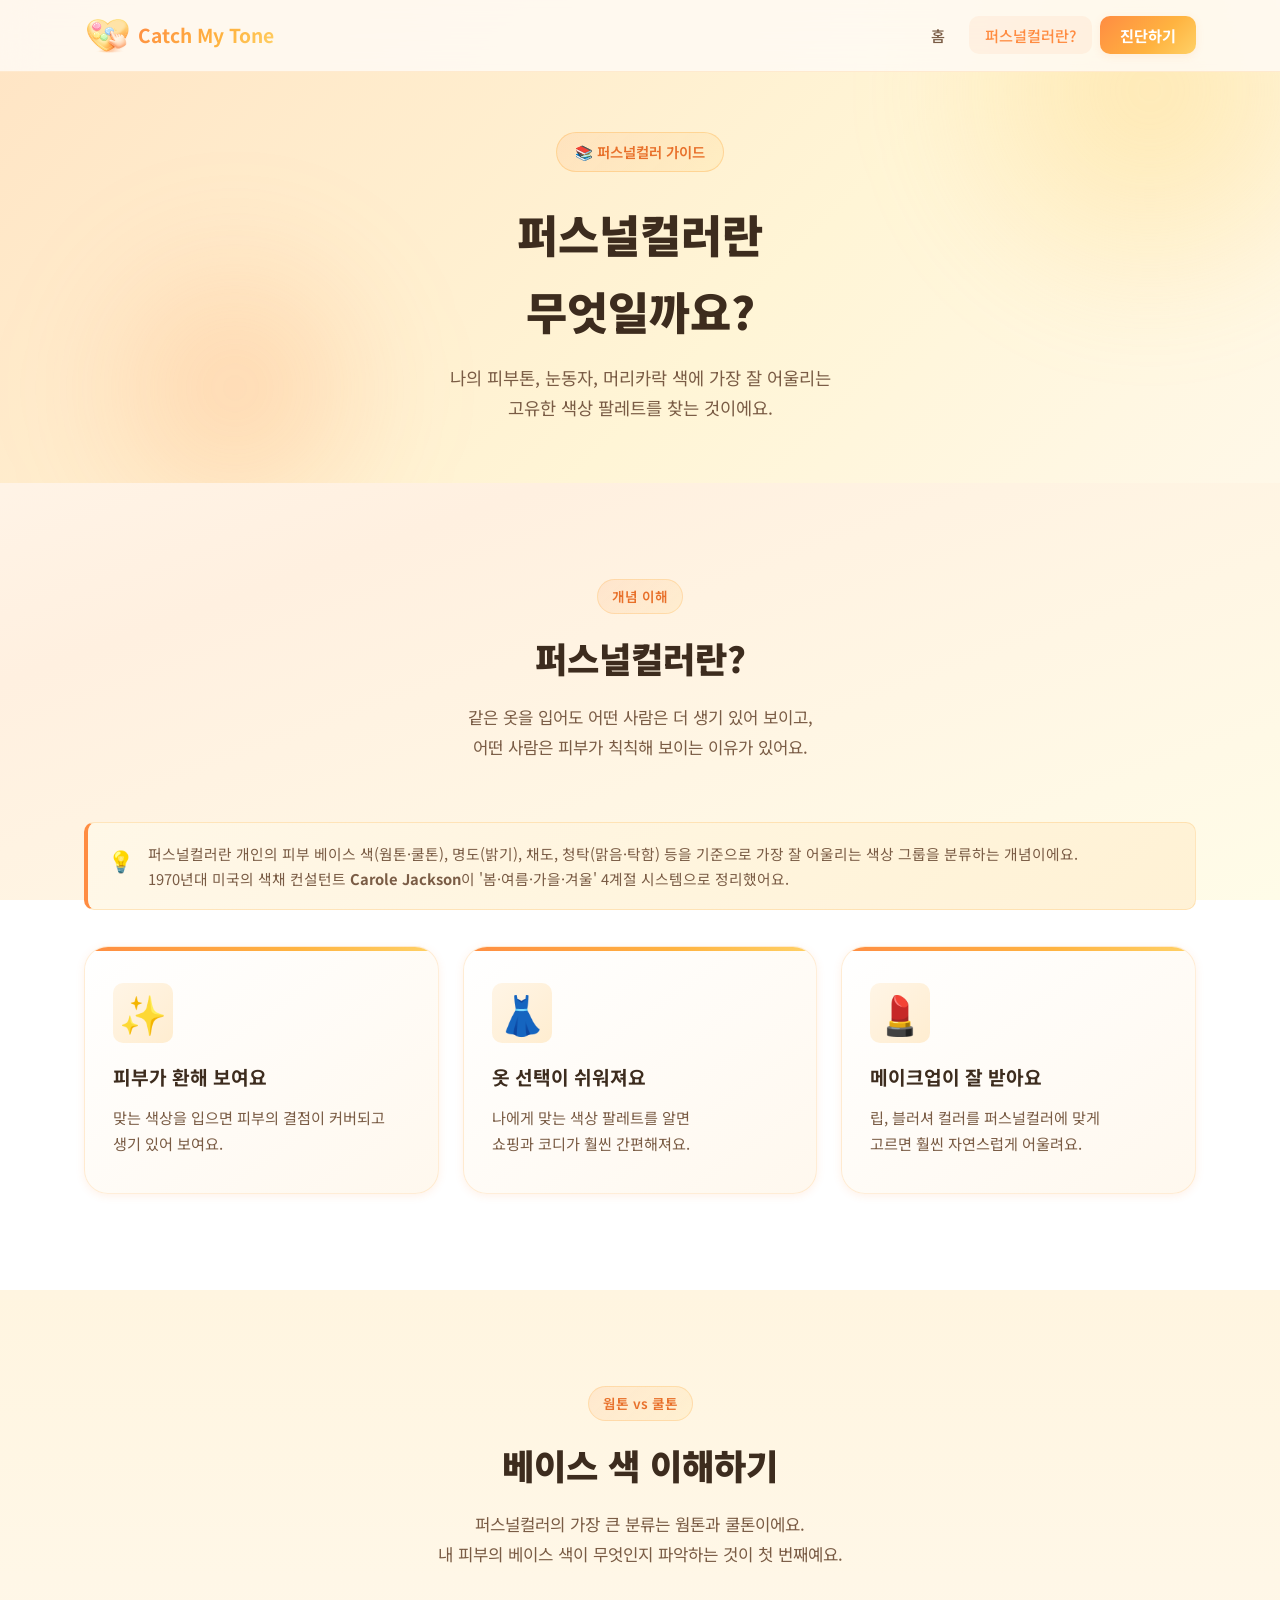
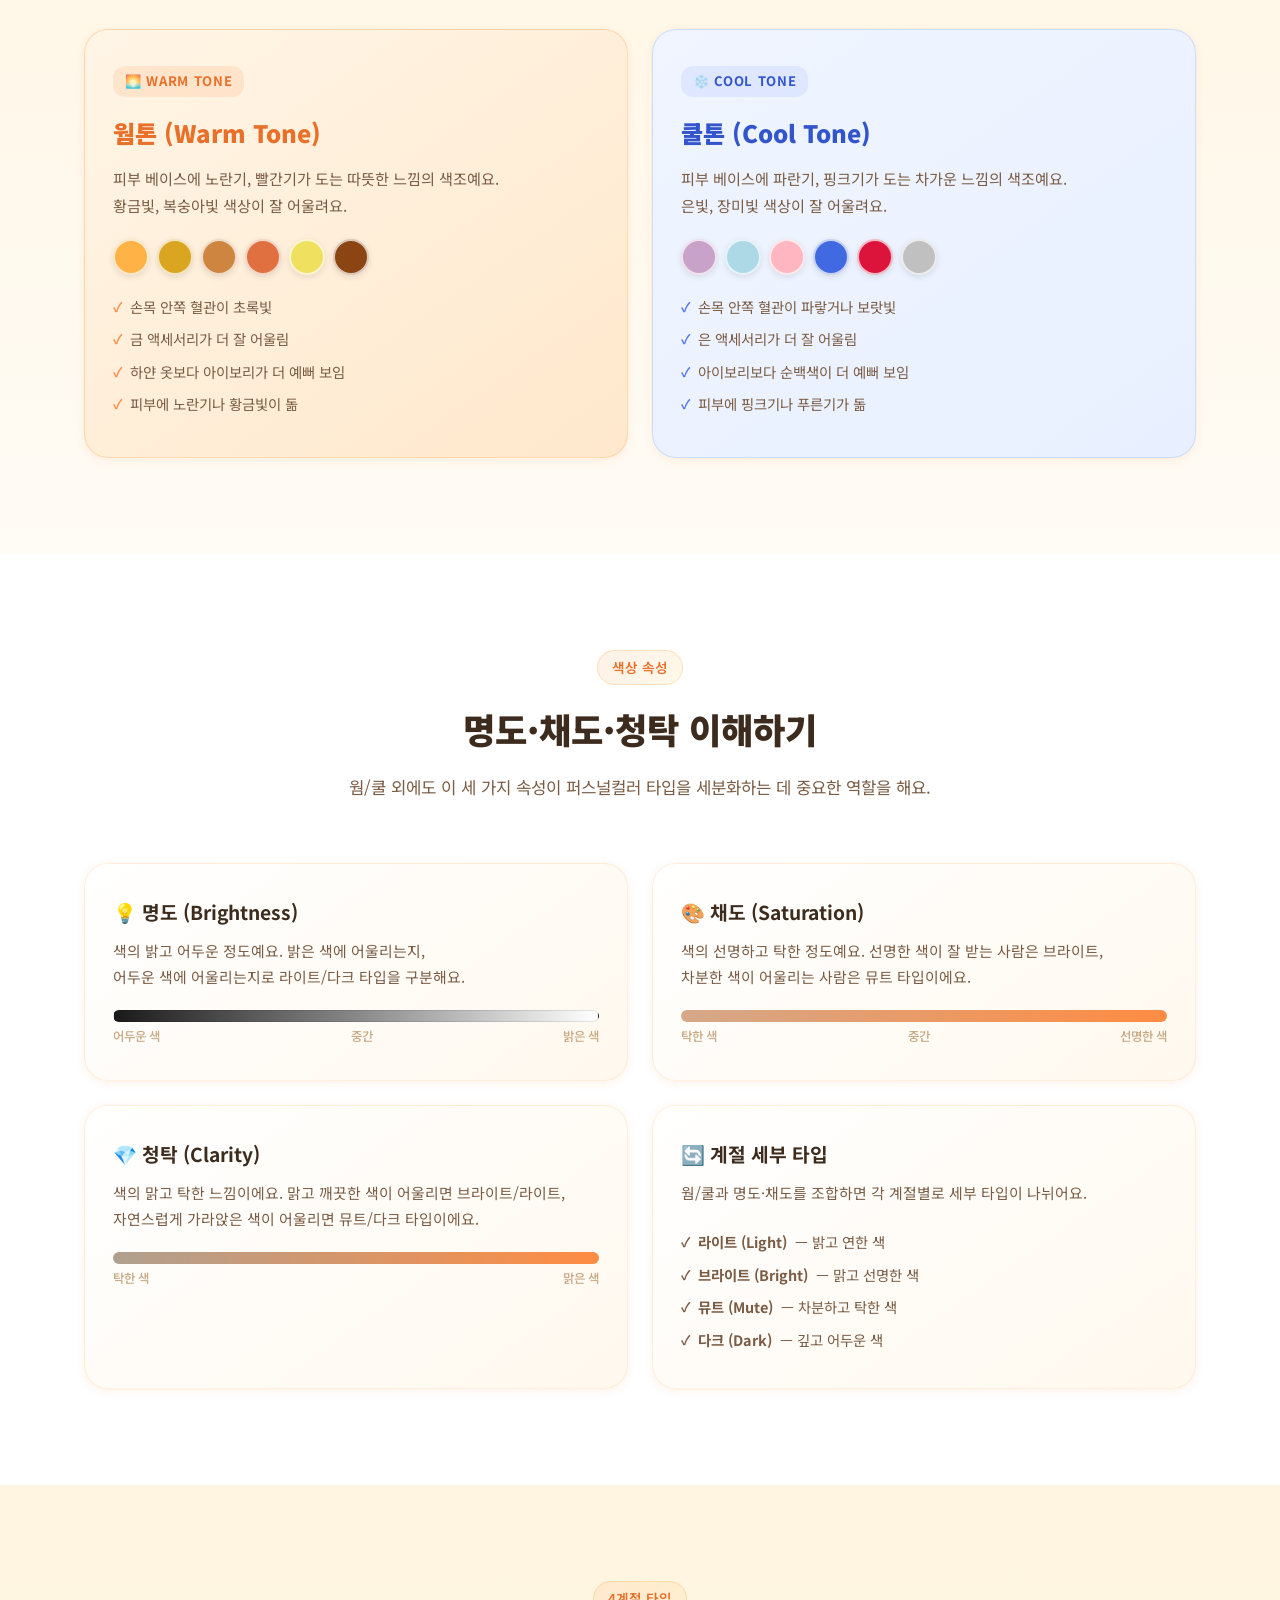
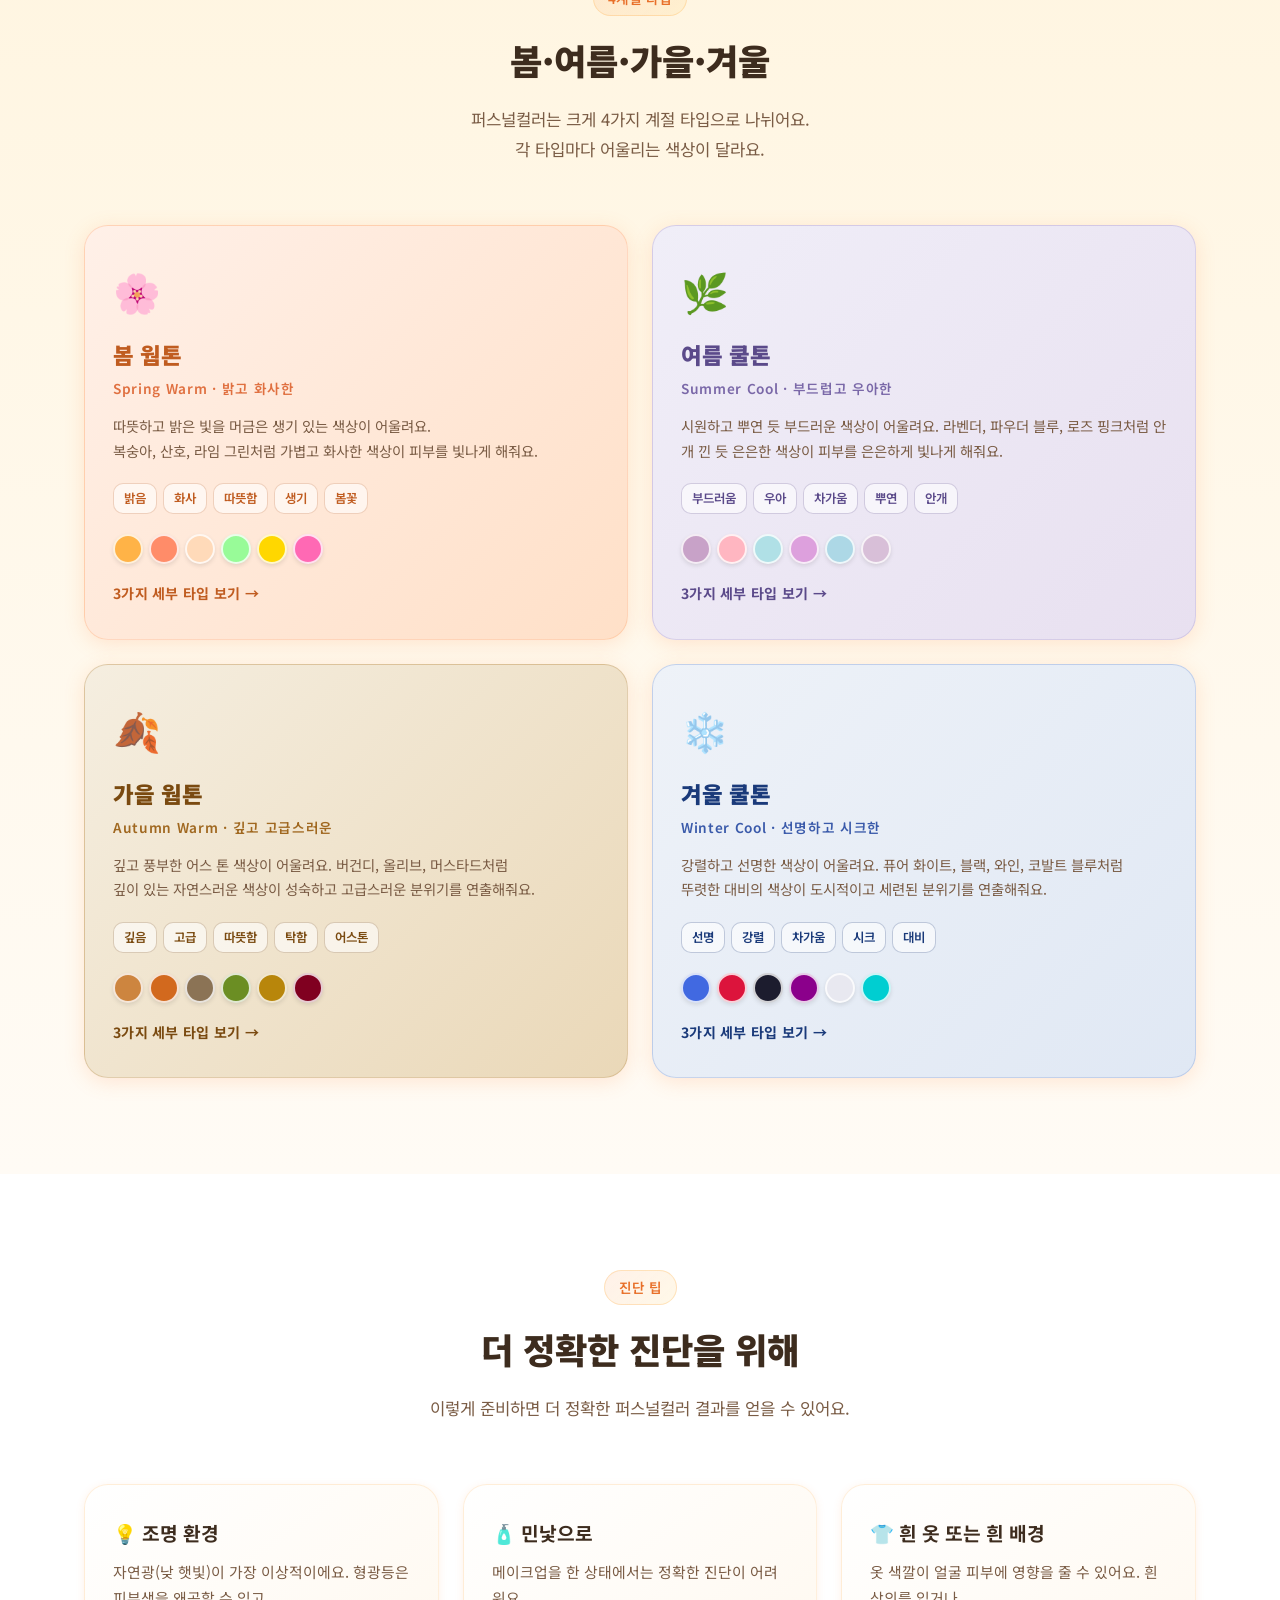
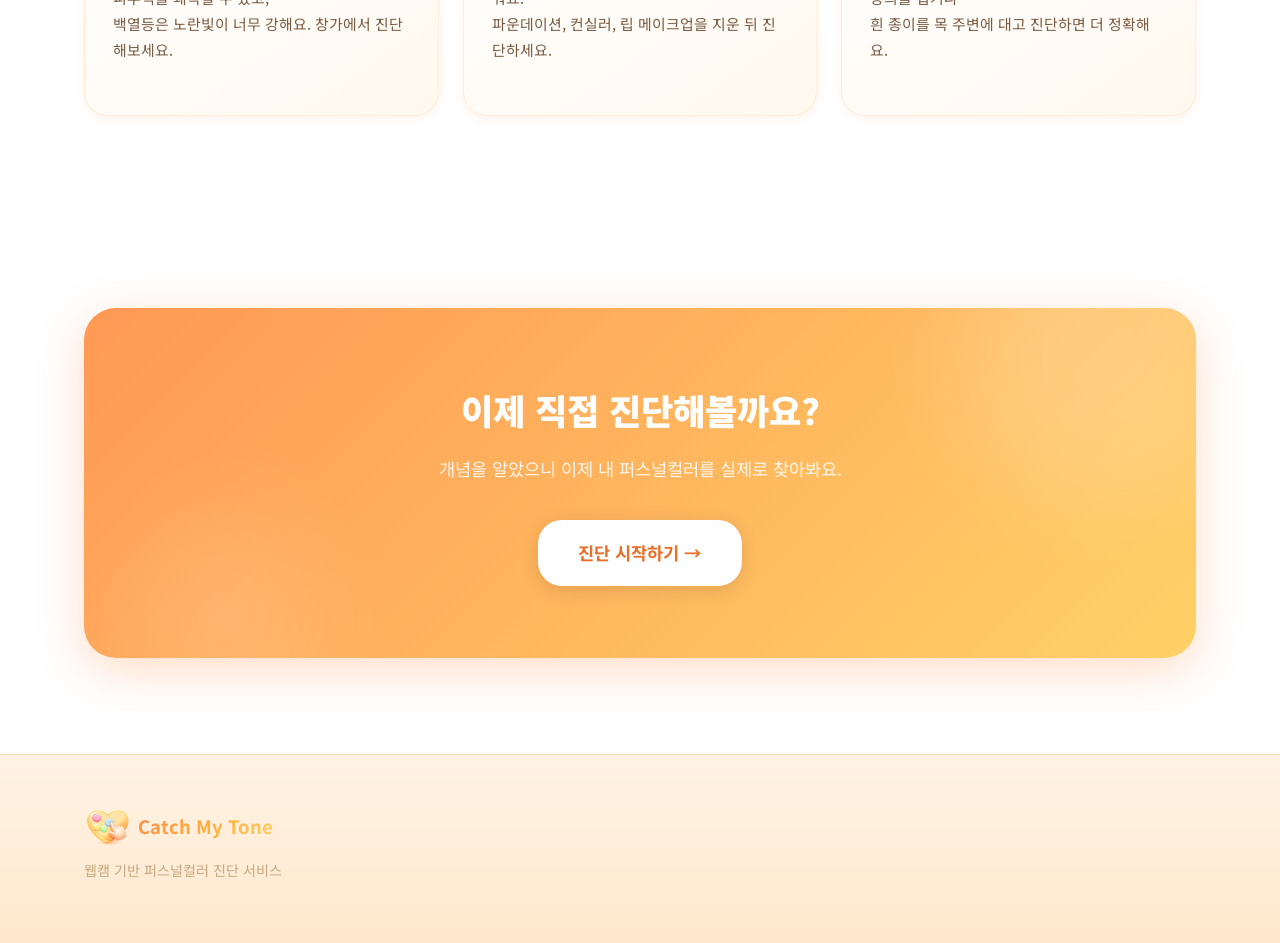
==== commit 562314d6: "feat: 의류 추천 알고리즘 수정" ====
--- a/about.html
+++ b/about.html
@@ -277,7 +277,7 @@
         <h2>더 정확한 진단을 위해</h2>
         <p>이렇게 준비하면 더 정확한 퍼스널컬러 결과를 얻을 수 있어요.</p>
       </div>
-      <div class="concept-grid">
+      <div class="concept-grid" style="grid-template-columns: repeat(3, 1fr);">
         <div class="concept-card">
           <h3>💡 조명 환경</h3>
           <p>자연광(낮 햇빛)이 가장 이상적이에요. 형광등은 피부색을 왜곡할 수 있고,
@@ -292,11 +292,6 @@
           <h3>👕 흰 옷 또는 흰 배경</h3>
           <p>옷 색깔이 얼굴 피부에 영향을 줄 수 있어요. 흰 상의를 입거나<br/>
             흰 종이를 목 주변에 대고 진단하면 더 정확해요.</p>
-        </div>
-        <div class="concept-card">
-          <h3>📱 직접 비교하기</h3>
-          <p>색상 천을 얼굴에 대보고 직접 눈으로 비교하는 것이 가장 정확해요.<br/>
-            어떤 색이 피부를 더 밝고 깨끗해 보이게 하는지 살펴보세요.</p>
         </div>
       </div>
     </div>
--- a/css/style.css
+++ b/css/style.css
@@ -1227,7 +1227,7 @@
 
 .palette-grid {
   display: grid;
-  grid-template-columns: repeat(4, 1fr);
+  grid-template-columns: repeat(3, 1fr);
   gap: 10px;
 }
 
@@ -1264,21 +1264,7 @@
   aspect-ratio: 1;
   border-radius: var(--radius-sm);
   margin-bottom: 6px;
-  position: relative;
   box-shadow: var(--shadow-sm);
-}
-
-.avoid-color::after {
-  content: '✕';
-  position: absolute;
-  inset: 0;
-  display: flex;
-  align-items: center;
-  justify-content: center;
-  font-size: 1.2rem;
-  color: rgba(255, 255, 255, 0.9);
-  background: rgba(0, 0, 0, 0.18);
-  border-radius: inherit;
 }
 
 .avoid-name {
@@ -2320,4 +2306,88 @@
   .page-hero h1 { font-size: 2rem; }
   .footer-content { flex-direction: column; }
   .footer-links { gap: 12px; }
-}
+  .clothes-grid { grid-template-columns: repeat(3, 1fr); }
+}
+
+/* ─── 옷 추천 카드 ────────────────────────────────────────────────────────── */
+.clothes-grid {
+  display: grid;
+  grid-template-columns: repeat(6, 1fr);
+  gap: 14px;
+  margin-top: 8px;
+}
+
+.clothes-card {
+  text-decoration: none;
+  color: inherit;
+  background: var(--white);
+  border: 1px solid rgba(255, 212, 160, 0.35);
+  border-radius: var(--radius-md);
+  overflow: hidden;
+  transition: transform 0.18s ease, box-shadow 0.18s ease;
+  box-shadow: var(--shadow-sm);
+  display: block;
+}
+
+.clothes-card:hover {
+  transform: translateY(-4px);
+  box-shadow: var(--shadow-md);
+}
+
+.clothes-card-img {
+  width: 100%;
+  aspect-ratio: 1;
+  object-fit: cover;
+  background: #f5f5f5;
+  display: block;
+}
+
+.clothes-card-body {
+  padding: 10px 12px 12px;
+}
+
+.clothes-card-brand {
+  font-size: 0.71rem;
+  color: var(--text-muted);
+  font-weight: 500;
+  margin-bottom: 3px;
+  white-space: nowrap;
+  overflow: hidden;
+  text-overflow: ellipsis;
+}
+
+.clothes-card-name {
+  font-size: 0.82rem;
+  color: var(--text-dark);
+  font-weight: 600;
+  line-height: 1.4;
+  display: -webkit-box;
+  -webkit-line-clamp: 2;
+  line-clamp: 2;
+  -webkit-box-orient: vertical;
+  overflow: hidden;
+  margin-bottom: 8px;
+  min-height: 2.3em;
+}
+
+.clothes-card-footer {
+  display: flex;
+  align-items: center;
+  justify-content: space-between;
+  gap: 6px;
+}
+
+.clothes-card-price {
+  font-size: 0.82rem;
+  font-weight: 700;
+  color: var(--orange-dark);
+  white-space: nowrap;
+}
+
+.clothes-card-swatch {
+  width: 16px;
+  height: 16px;
+  border-radius: 50%;
+  border: 1.5px solid rgba(0, 0, 0, 0.08);
+  flex-shrink: 0;
+}
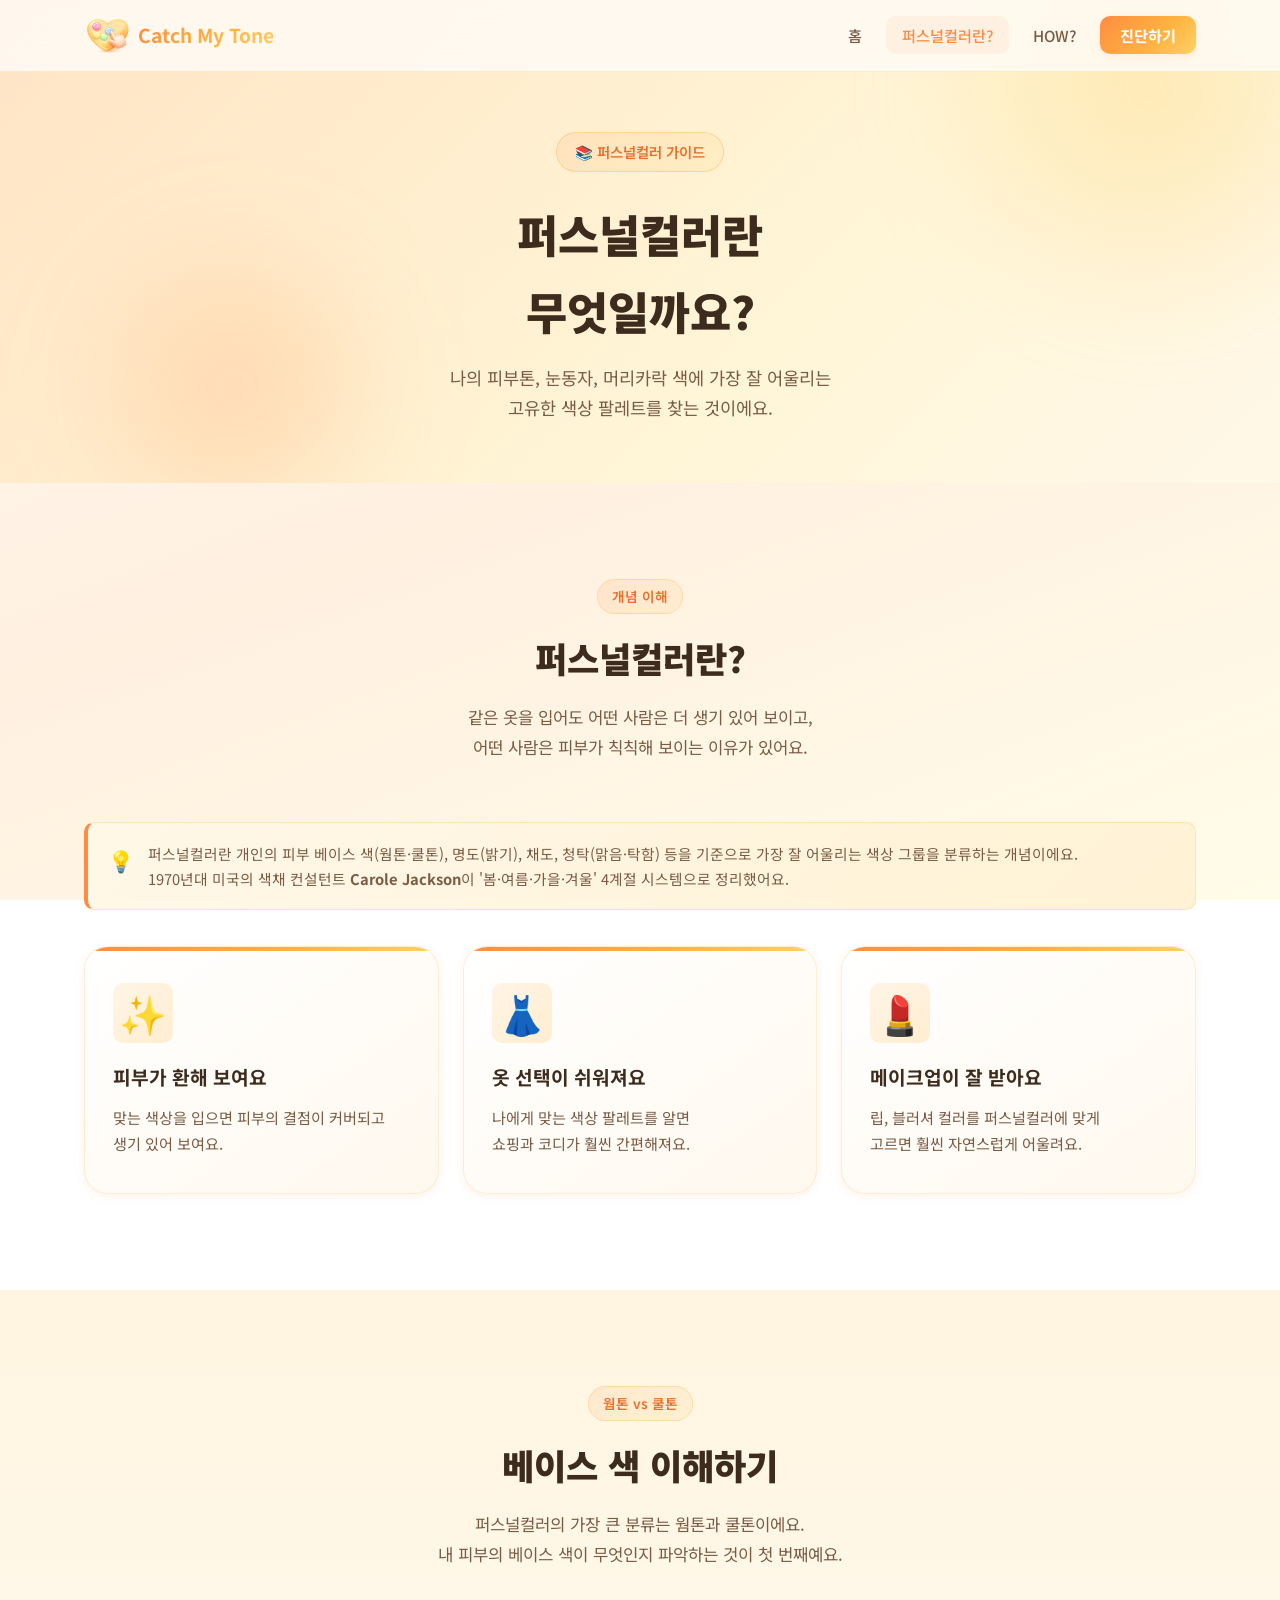
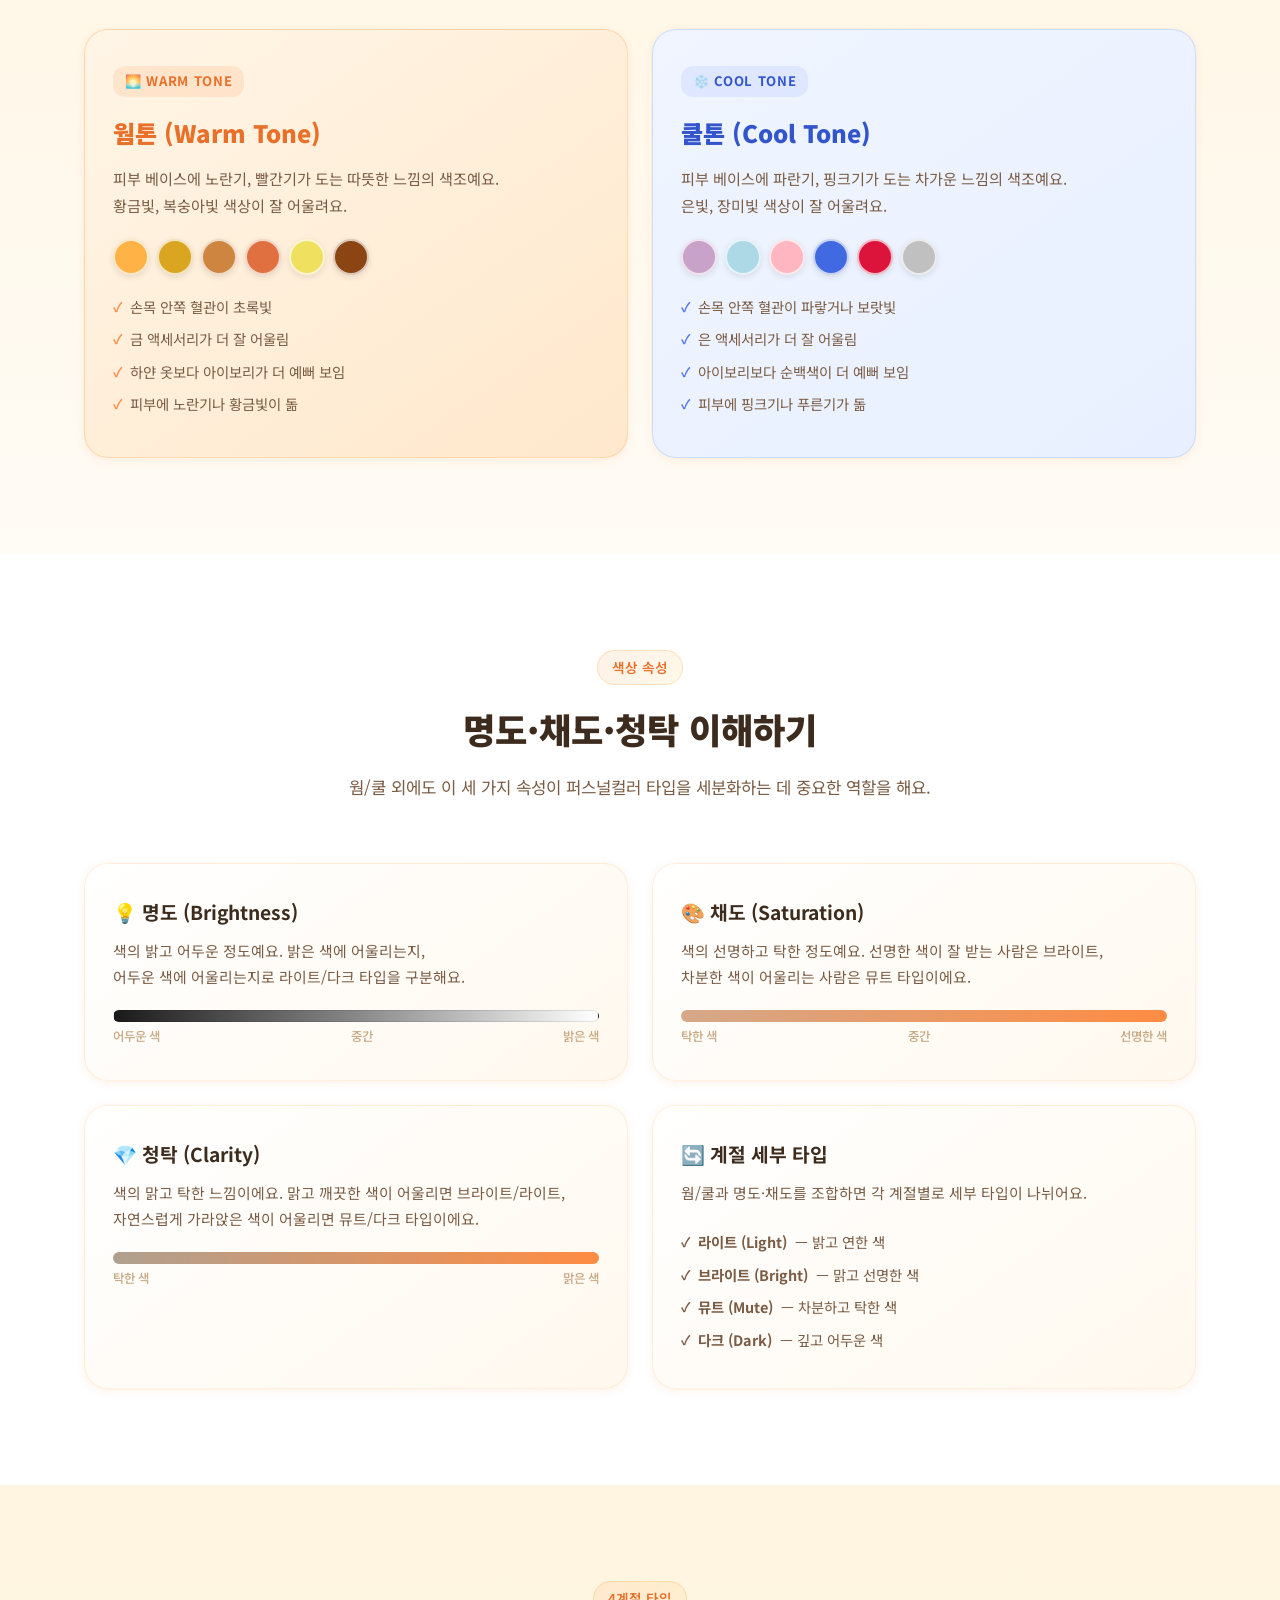
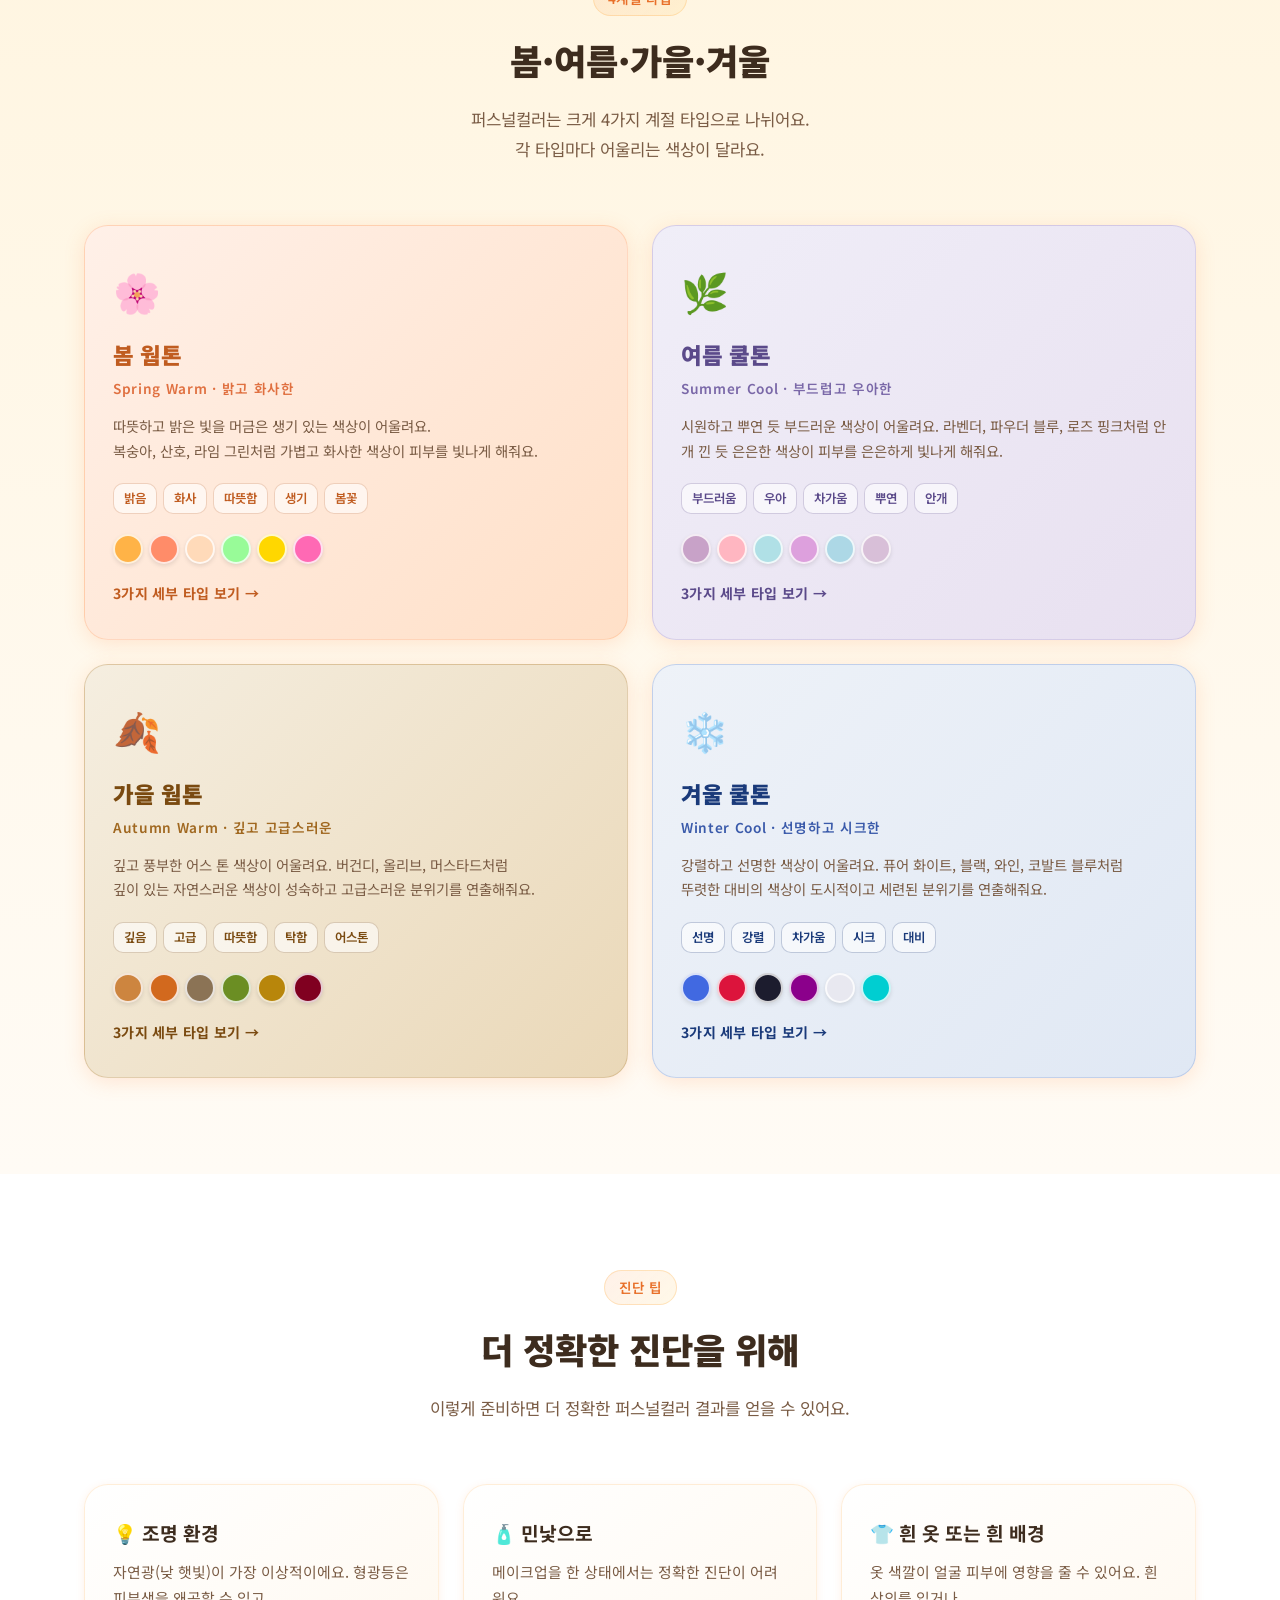
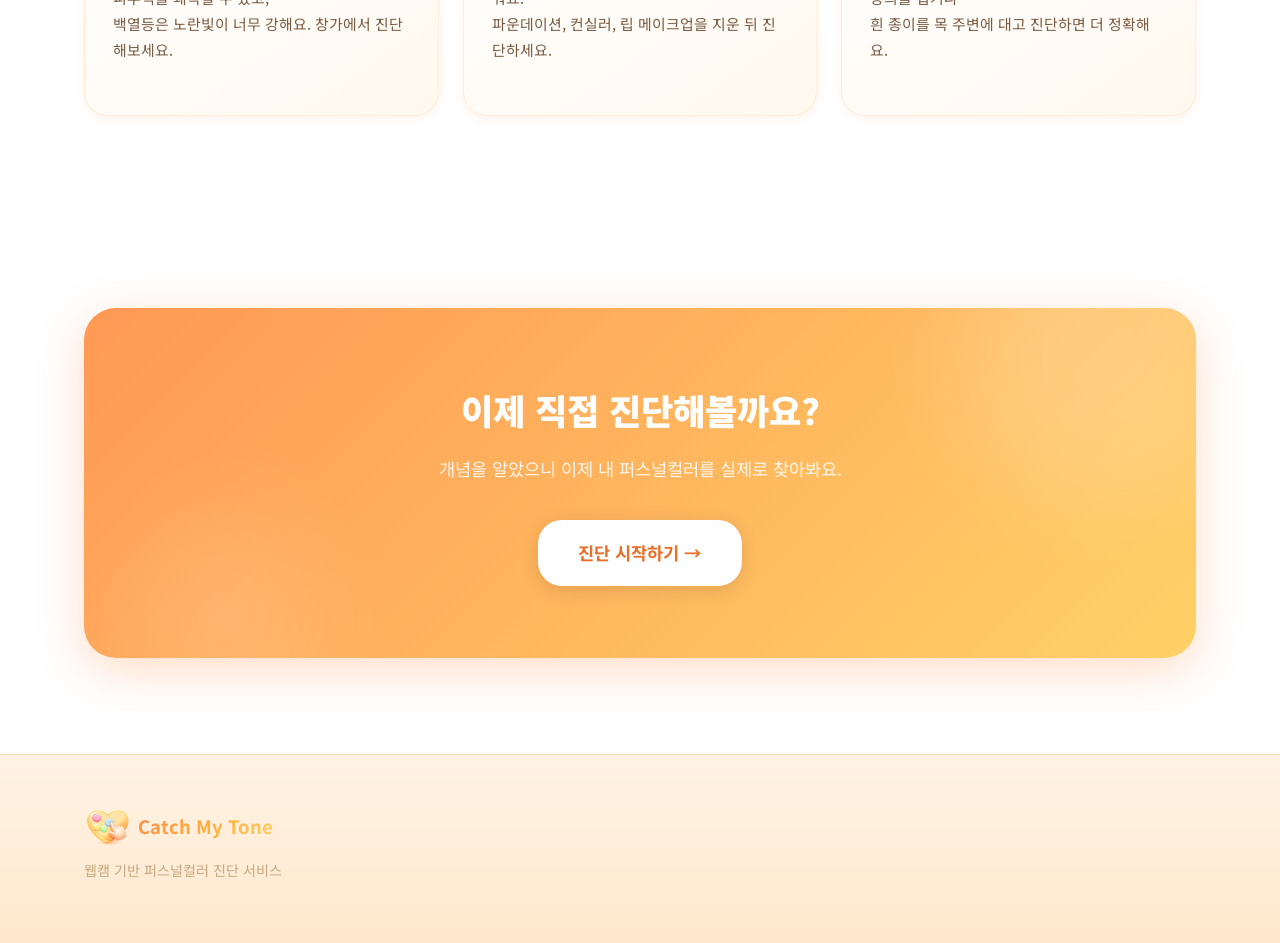
==== commit 6ef2468c: "feat: HOW? 페이지 업데이트" ====
--- a/about.html
+++ b/about.html
@@ -21,6 +21,7 @@
       <ul class="nav-links" id="navLinks">
         <li><a href="index.html" class="nav-link">홈</a></li>
         <li><a href="about.html" class="nav-link active">퍼스널컬러란?</a></li>
+        <li><a href="how.html" class="nav-link">HOW?</a></li>
         <li><a href="diagnosis.html" class="nav-link nav-btn">진단하기</a></li>
       </ul>
       <button class="nav-toggle" onclick="toggleNav()" aria-label="메뉴 열기">
--- a/css/style.css
+++ b/css/style.css
@@ -1034,30 +1034,30 @@
 }
 
 .gesture-guide {
-  display: flex;
-  flex-direction: column;
-  gap: 10px;
+  display: grid;
+  grid-template-columns: 1fr 1fr;
+  gap: 6px;
 }
 
 .gesture-item {
   display: flex;
   align-items: center;
-  gap: 12px;
-  padding: 10px;
+  gap: 8px;
+  padding: 7px 8px;
   background: rgba(255, 255, 255, 0.6);
   border-radius: var(--radius-sm);
   border: 1px solid rgba(255, 212, 160, 0.3);
 }
 
 .gesture-icon {
-  font-size: 1.4rem;
-  width: 36px;
+  font-size: 1.1rem;
+  width: 26px;
   text-align: center;
   flex-shrink: 0;
 }
 
 .gesture-text {
-  font-size: 0.88rem;
+  font-size: 0.75rem;
   color: var(--text-medium);
 }
 
@@ -1065,8 +1065,16 @@
   display: block;
   color: var(--text-dark);
   font-weight: 600;
-  font-size: 0.9rem;
+  font-size: 0.78rem;
   margin-bottom: 1px;
+}
+
+#panelGestureCard {
+  padding: 14px 16px;
+}
+
+#panelGestureCard h4 {
+  margin-bottom: 8px;
 }
 
 .color-strip-section {
@@ -1215,7 +1223,7 @@
   font-size: 1.1rem;
   font-weight: 700;
   color: var(--text-dark);
-  margin-bottom: 20px;
+  margin-bottom: 14px;
   display: flex;
   align-items: center;
   gap: 8px;
@@ -1237,7 +1245,7 @@
 
 .palette-color {
   width: 100%;
-  aspect-ratio: 1;
+  aspect-ratio: 3/2;
   border-radius: var(--radius-sm);
   margin-bottom: 6px;
   box-shadow: var(--shadow-sm);
@@ -1332,9 +1340,56 @@
   margin-bottom: 4px;
 }
 
-.makeup-desc {
-  font-size: 0.8rem;
+.makeup-product-link {
+  display: flex;
+  align-items: center;
+  gap: 8px;
+  margin-top: 10px;
+  padding: 6px 7px;
+  background: rgba(255, 255, 255, 0.75);
+  border-radius: 8px;
+  text-decoration: none;
+  transition: background 0.15s, transform 0.15s, box-shadow 0.15s;
+}
+
+.makeup-product-link:hover {
+  background: rgba(255, 255, 255, 0.95);
+  transform: translateY(-2px);
+  box-shadow: var(--shadow-sm);
+}
+
+.makeup-product-thumb {
+  width: 40px;
+  height: 40px;
+  border-radius: 6px;
+  object-fit: cover;
+  flex-shrink: 0;
+  background: #eeeeee;
+  display: block;
+}
+
+.makeup-product-info {
+  display: flex;
+  flex-direction: column;
+  gap: 2px;
+  min-width: 0;
+}
+
+.makeup-product-info-name {
+  font-size: 0.73rem;
+  font-weight: 600;
+  color: var(--text-dark);
+  white-space: nowrap;
+  overflow: hidden;
+  text-overflow: ellipsis;
+}
+
+.makeup-product-info-shade {
+  font-size: 0.69rem;
   color: var(--text-muted);
+  white-space: nowrap;
+  overflow: hidden;
+  text-overflow: ellipsis;
 }
 
 .result-actions {
@@ -1838,6 +1893,11 @@
   z-index: 15;
   backdrop-filter: blur(4px);
   white-space: nowrap;
+}
+
+/* compare 단계에서 options bar 위로 올림 */
+.camera-status.above-options-bar {
+  bottom: 90px;
 }
 
 /* ── Stage 0: Foundation Color Picker ────────────────── */
@@ -2391,3 +2451,320 @@
   border: 1.5px solid rgba(0, 0, 0, 0.08);
   flex-shrink: 0;
 }
+
+/* ── Result Page: Season Themes & Animated Hero ───── */
+
+/* 오브 표류 애니메이션: 각자 다른 경로로 사방 이동 */
+@keyframes orbDrift1 {
+  0%   { transform: translate(   0%,    0%) scale(1.00); }
+  20%  { transform: translate(  30%,  -35%) scale(1.10); }
+  40%  { transform: translate(  45%,   20%) scale(0.92); }
+  60%  { transform: translate(  15%,   40%) scale(1.08); }
+  80%  { transform: translate( -20%,   25%) scale(0.95); }
+  100% { transform: translate(   0%,    0%) scale(1.00); }
+}
+
+@keyframes orbDrift2 {
+  0%   { transform: translate(   0%,    0%) scale(1.00); }
+  20%  { transform: translate( -35%,   28%) scale(0.91); }
+  40%  { transform: translate( -20%,  -38%) scale(1.11); }
+  60%  { transform: translate(  25%,  -22%) scale(0.93); }
+  80%  { transform: translate(  38%,   15%) scale(1.07); }
+  100% { transform: translate(   0%,    0%) scale(1.00); }
+}
+
+@keyframes orbDrift3 {
+  0%   { transform: translate(   0%,    0%) scale(1.00); }
+  33%  { transform: translate( -25%,   30%) scale(1.12); }
+  66%  { transform: translate(  30%,  -25%) scale(0.90); }
+  100% { transform: translate(   0%,    0%) scale(1.00); }
+}
+
+/* 상단 중앙 확산 오브 (::before on hero-bg) */
+body[data-season] .result-hero-bg::before {
+  content: '';
+  position: absolute;
+  border-radius: 50%;
+  filter: blur(90px);
+  width: 70%;
+  height: 70%;
+  top: -10%;
+  left: 15%;
+  animation: orbDrift3 10s ease-in-out infinite;
+  will-change: transform;
+  pointer-events: none;
+}
+
+/* result-hero 내부 blob-1·2: 가시 영역 내 재배치 + 표류 애니메이션 */
+.result-hero .blob-1 {
+  top: 5%;
+  right: 5%;
+  bottom: auto;
+  left: auto;
+  animation: orbDrift1 8s ease-in-out infinite;
+  will-change: transform;
+}
+
+.result-hero .blob-2 {
+  bottom: 5%;
+  left: 5%;
+  top: auto;
+  right: auto;
+  animation: orbDrift2 6s ease-in-out infinite;
+  will-change: transform;
+}
+
+/* ── Spring 봄 웜톤: cherry blossom rose-coral-peach ── */
+body[data-season="spring"] {
+  --orange:          #FF6478;
+  --orange-dark:     #E0304A;
+  --soft-orange:     #FFB0BC;
+  --yellow-soft:     #FFE8EC;
+  --yellow:          #FFB0B8;
+  --yellow-dark:     #E83050;
+  --warm-white:      #FFF8FA;
+  --cream:           #FFE8EE;
+  --peach-light:     #FFE4EA;
+  --peach:           #FFBCCA;
+  --border:          #FFBCCA;
+  --grad-btn:        linear-gradient(135deg, #FF6478 0%, #FF9FA8 60%, #FFD0C8 100%);
+  --grad-btn-hover:  linear-gradient(135deg, #E0304A 0%, #FF6880 60%, #FFA0A8 100%);
+  --grad-card:       linear-gradient(145deg, #FFFFFF 0%, #FFF8FA 100%);
+  --grad-bg:         linear-gradient(160deg, #FFFBFD 0%, #FFF0F4 50%, #FFFCF8 100%);
+  --shadow-sm:       0 2px 8px rgba(255, 100, 120, 0.12);
+  --shadow-md:       0 4px 20px rgba(255, 100, 120, 0.18);
+  --shadow-lg:       0 8px 40px rgba(255, 100, 120, 0.28);
+}
+
+body[data-season="spring"] .result-hero-bg {
+  background: linear-gradient(145deg,
+    #FFB8CC 0%, #FF9AB0 18%, #FFD4BC 36%,
+    #FFC0CE 54%, #FFAABE 72%, #FFD0C0 100%);
+}
+
+body[data-season="spring"] .result-hero-bg::before {
+  background: rgba(255, 148, 172, 0.52);
+}
+
+body[data-season="spring"] .blob-1 {
+  background: radial-gradient(circle, rgba(255, 190, 210, 0.45) 0%, transparent 70%);
+}
+body[data-season="spring"] .blob-2 {
+  background: radial-gradient(circle, rgba(255, 140, 160, 0.30) 0%, transparent 70%);
+}
+
+/* ── Summer 여름 쿨톤: wisteria lavender-mauve-rose ── */
+body[data-season="summer"] {
+  --orange:          #9178B5;
+  --orange-dark:     #6A5090;
+  --soft-orange:     #C0A8D8;
+  --yellow-soft:     #F0EAFF;
+  --yellow:          #D4C0EC;
+  --yellow-dark:     #7A60A8;
+  --warm-white:      #FDFBFF;
+  --cream:           #F4EEFF;
+  --peach-light:     #F0EAFF;
+  --peach:           #D8C8F0;
+  --border:          #CCB8E8;
+  --grad-btn:        linear-gradient(135deg, #9178B5 0%, #C0A0D0 60%, #DEC8E8 100%);
+  --grad-btn-hover:  linear-gradient(135deg, #6A5090 0%, #9870B0 60%, #C090C8 100%);
+  --grad-card:       linear-gradient(145deg, #FFFFFF 0%, #F8F4FF 100%);
+  --grad-bg:         linear-gradient(160deg, #FDFBFF 0%, #F5F0FF 50%, #FDF8FF 100%);
+  --shadow-sm:       0 2px 8px rgba(145, 120, 181, 0.12);
+  --shadow-md:       0 4px 20px rgba(145, 120, 181, 0.18);
+  --shadow-lg:       0 8px 40px rgba(145, 120, 181, 0.28);
+}
+
+body[data-season="summer"] .result-hero-bg {
+  background: linear-gradient(145deg,
+    #F8F2FF 0%, #EEE0F8 18%, #F8E8F4 36%,
+    #F0EAFF 54%, #E8D6F5 72%, #FBF5FF 100%);
+}
+
+body[data-season="summer"] .result-hero-bg::before {
+  background: rgba(185, 148, 220, 0.48);
+}
+
+body[data-season="summer"] .blob-1 {
+  background: radial-gradient(circle, rgba(210, 190, 240, 0.45) 0%, transparent 70%);
+}
+body[data-season="summer"] .blob-2 {
+  background: radial-gradient(circle, rgba(180, 150, 215, 0.30) 0%, transparent 70%);
+}
+
+/* ── Autumn 가을 웜톤: amber-terracotta-golden rust ── */
+body[data-season="autumn"] {
+  --orange:          #BF5C0E;
+  --orange-dark:     #8B3808;
+  --soft-orange:     #D48A3A;
+  --yellow-soft:     #FFF0DC;
+  --yellow:          #E8B860;
+  --yellow-dark:     #A04808;
+  --warm-white:      #FFFBF5;
+  --cream:           #FFF3E0;
+  --peach-light:     #FFF0DC;
+  --peach:           #F0C880;
+  --border:          #E8B868;
+  --grad-btn:        linear-gradient(135deg, #BF5C0E 0%, #D48A3A 60%, #E8B050 100%);
+  --grad-btn-hover:  linear-gradient(135deg, #8B3808 0%, #B05018 60%, #C87830 100%);
+  --grad-card:       linear-gradient(145deg, #FFFFFF 0%, #FFFAF2 100%);
+  --grad-bg:         linear-gradient(160deg, #FFFBF5 0%, #FFF4E4 50%, #FFFAEA 100%);
+  --shadow-sm:       0 2px 8px rgba(191, 92, 14, 0.12);
+  --shadow-md:       0 4px 20px rgba(191, 92, 14, 0.18);
+  --shadow-lg:       0 8px 40px rgba(191, 92, 14, 0.28);
+}
+
+body[data-season="autumn"] .result-hero-bg {
+  background: linear-gradient(145deg,
+    #F8D0A0 0%, #E8A848 18%, #F5C878 36%,
+    #F8D8A8 54%, #E4AA50 72%, #F0C870 100%);
+}
+
+body[data-season="autumn"] .result-hero-bg::before {
+  background: rgba(224, 160, 64, 0.52);
+}
+
+body[data-season="autumn"] .blob-1 {
+  background: radial-gradient(circle, rgba(230, 180, 80, 0.45) 0%, transparent 70%);
+}
+body[data-season="autumn"] .blob-2 {
+  background: radial-gradient(circle, rgba(200, 120, 40, 0.30) 0%, transparent 70%);
+}
+
+/* ── Winter 겨울 쿨톤: icy steel-blue-navy frost ── */
+body[data-season="winter"] {
+  --orange:          #2E6EC8;
+  --orange-dark:     #1A3E90;
+  --soft-orange:     #6898D8;
+  --yellow-soft:     #E8F0FF;
+  --yellow:          #A8C8F0;
+  --yellow-dark:     #1A50A0;
+  --warm-white:      #F8FCFF;
+  --cream:           #EDF4FF;
+  --peach-light:     #E8F0FF;
+  --peach:           #C4D8F4;
+  --border:          #AECAEE;
+  --grad-btn:        linear-gradient(135deg, #2E6EC8 0%, #6898D8 60%, #98BCEC 100%);
+  --grad-btn-hover:  linear-gradient(135deg, #1A3E90 0%, #2E60B8 60%, #5080C8 100%);
+  --grad-card:       linear-gradient(145deg, #FFFFFF 0%, #F0F5FF 100%);
+  --grad-bg:         linear-gradient(160deg, #FAFCFF 0%, #EEF4FF 50%, #F8FBFF 100%);
+  --shadow-sm:       0 2px 8px rgba(46, 110, 200, 0.12);
+  --shadow-md:       0 4px 20px rgba(46, 110, 200, 0.18);
+  --shadow-lg:       0 8px 40px rgba(46, 110, 200, 0.28);
+}
+
+body[data-season="winter"] .result-hero-bg {
+  background: linear-gradient(145deg,
+    #B8D4FC 0%, #96B4EC 18%, #AACAF8 36%,
+    #C4D8FC 54%, #98BAEC 72%, #B0CCF5 100%);
+}
+
+body[data-season="winter"] .result-hero-bg::before {
+  background: rgba(120, 180, 240, 0.50);
+}
+
+body[data-season="winter"] .blob-1 {
+  background: radial-gradient(circle, rgba(160, 205, 245, 0.45) 0%, transparent 70%);
+}
+body[data-season="winter"] .blob-2 {
+  background: radial-gradient(circle, rgba(100, 155, 225, 0.30) 0%, transparent 70%);
+}
+
+/* ── Type Browser ───────────────────────────────────────── */
+#typeBrowserGrid {
+  display: grid;
+  grid-template-columns: repeat(4, 1fr);
+  gap: 16px;
+}
+
+.type-browser-col {
+  display: flex;
+  flex-direction: column;
+  gap: 8px;
+}
+
+.type-browser-season-label {
+  font-size: 0.7rem;
+  font-weight: 700;
+  color: var(--text-muted);
+  letter-spacing: 0.08em;
+  padding-bottom: 6px;
+  border-bottom: 1px solid rgba(200, 168, 130, 0.25);
+  margin-bottom: 2px;
+}
+
+.type-browser-card {
+  display: flex;
+  flex-direction: column;
+  gap: 6px;
+  padding: 10px;
+  border-radius: 12px;
+  text-decoration: none;
+  border: 1.5px solid rgba(200, 180, 155, 0.3);
+  background: rgba(255, 255, 255, 0.55);
+  transition: border-color 0.15s, background 0.15s;
+  cursor: pointer;
+  position: relative;
+}
+
+a.type-browser-card:hover {
+  border-color: rgba(255, 140, 66, 0.45);
+  background: rgba(255, 248, 240, 0.75);
+}
+
+.type-browser-card.is-my-type {
+  border-color: var(--orange);
+  background: rgba(255, 248, 240, 0.9);
+  cursor: default;
+}
+
+.type-browser-card.is-current {
+  border-color: rgba(255, 140, 66, 0.4);
+  background: rgba(255, 248, 240, 0.6);
+  cursor: default;
+}
+
+.type-browser-badge {
+  position: absolute;
+  top: -8px;
+  right: 6px;
+  font-size: 0.58rem;
+  background: var(--grad-btn);
+  color: white;
+  padding: 2px 7px;
+  border-radius: 8px;
+  font-weight: 700;
+  letter-spacing: 0.02em;
+  white-space: nowrap;
+}
+
+.type-browser-swatches {
+  display: flex;
+  gap: 3px;
+}
+
+.type-browser-swatch {
+  width: 18px;
+  height: 18px;
+  border-radius: 4px;
+  flex-shrink: 0;
+}
+
+.type-browser-name {
+  font-size: 0.75rem;
+  font-weight: 600;
+  color: var(--text-dark);
+  line-height: 1.3;
+}
+
+.type-browser-card.is-my-type .type-browser-name {
+  color: var(--orange-dark);
+  font-weight: 700;
+}
+
+@media (max-width: 600px) {
+  #typeBrowserGrid {
+    grid-template-columns: repeat(2, 1fr);
+  }
+}
+
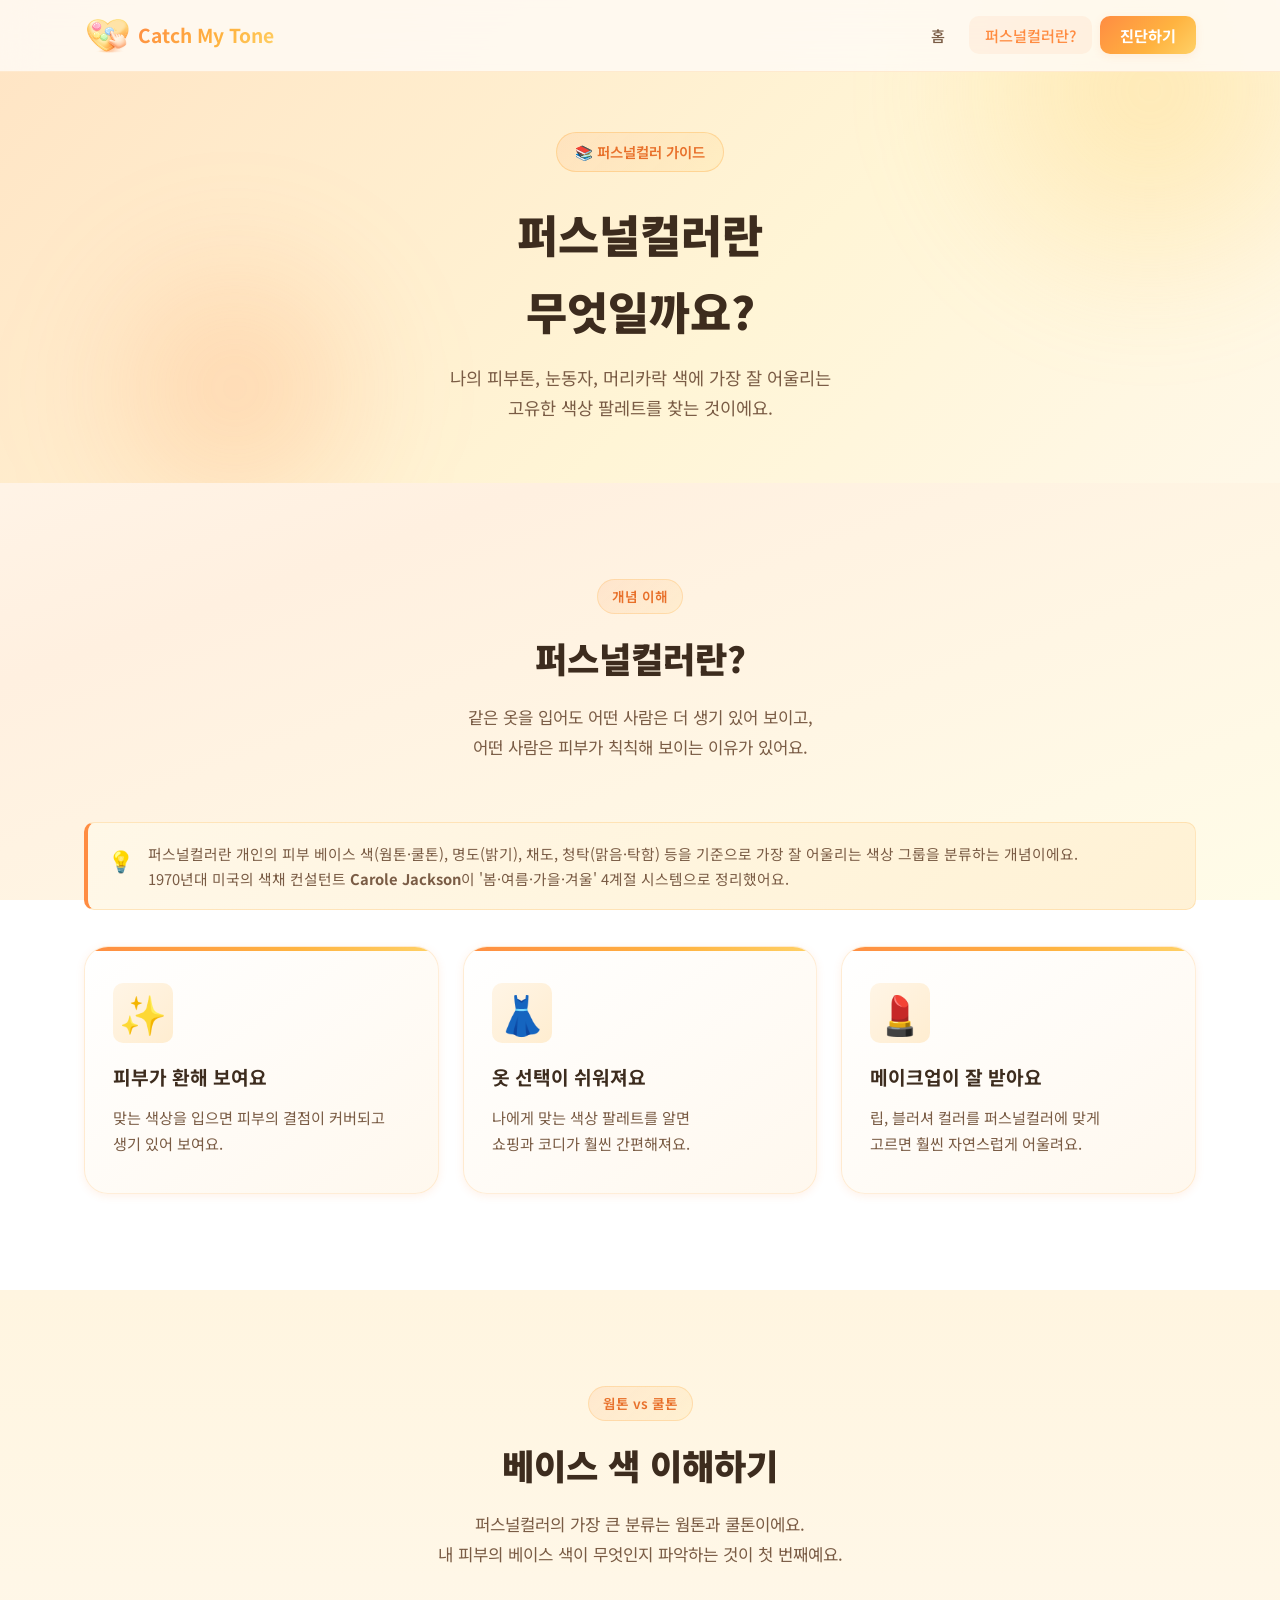
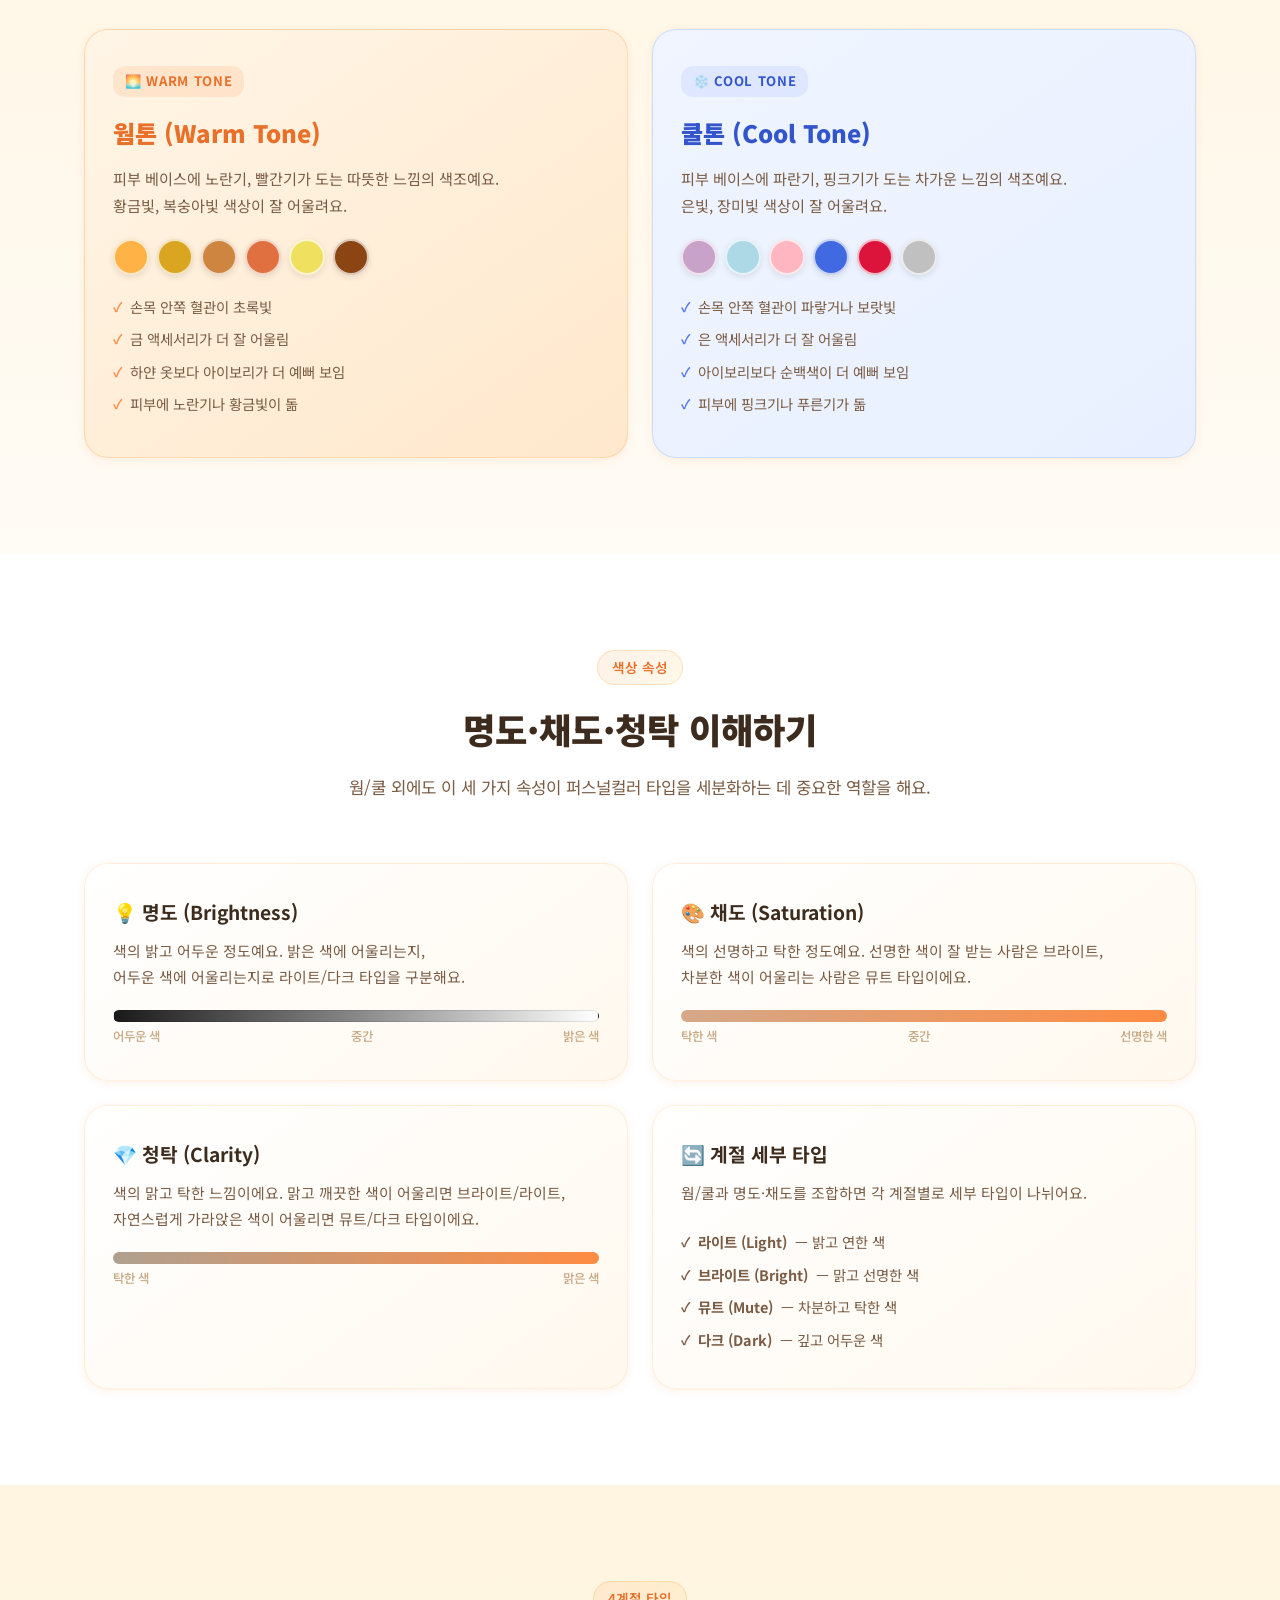
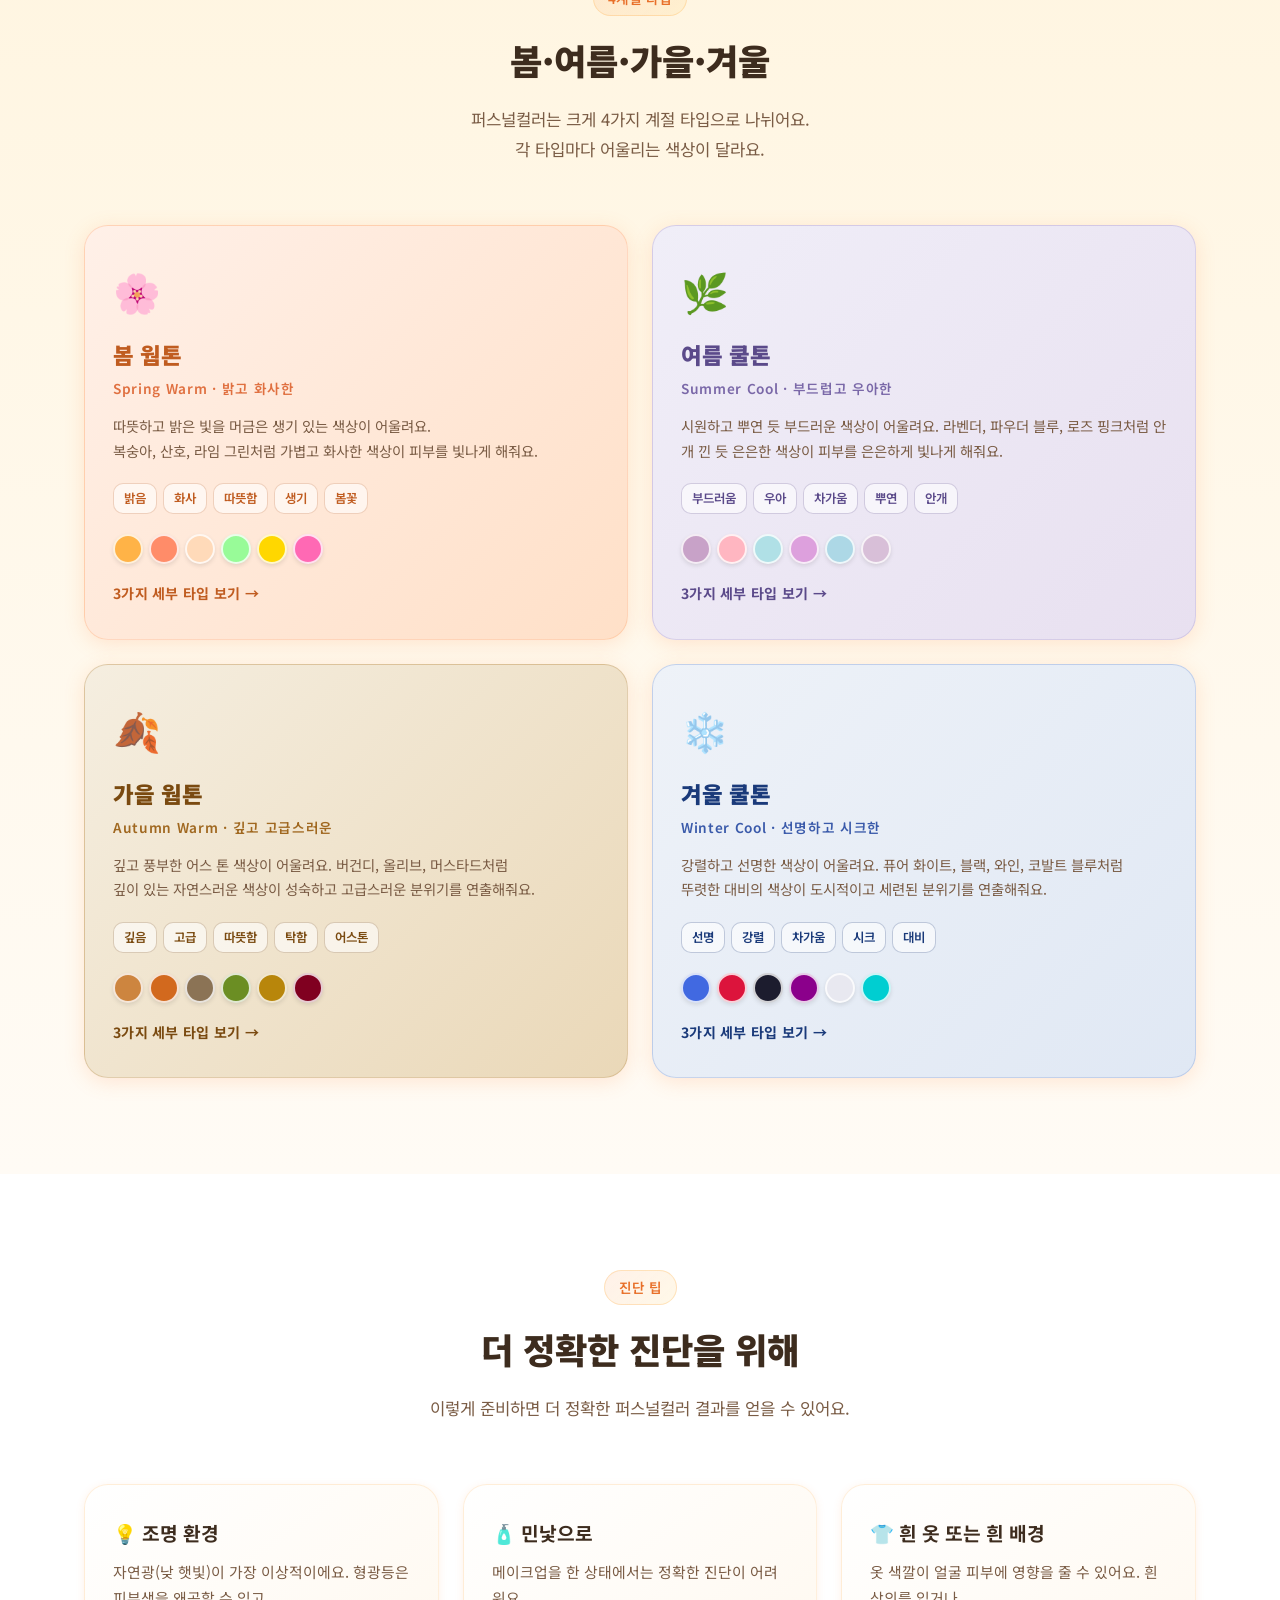
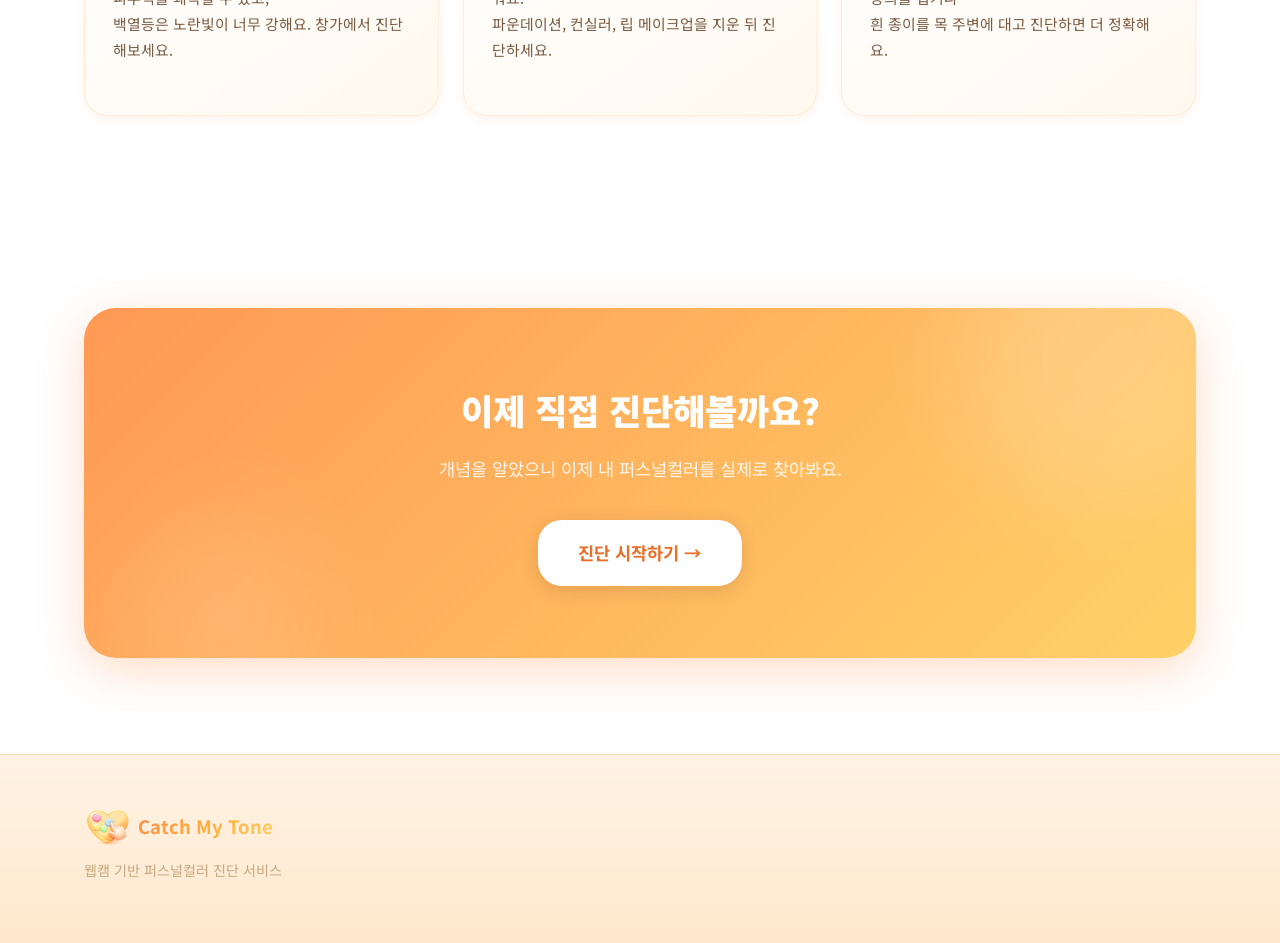
==== commit ea48ea5d: "style: HOW? 페이지 삭제 후 home에 병합" ====
--- a/about.html
+++ b/about.html
@@ -21,7 +21,6 @@
       <ul class="nav-links" id="navLinks">
         <li><a href="index.html" class="nav-link">홈</a></li>
         <li><a href="about.html" class="nav-link active">퍼스널컬러란?</a></li>
-        <li><a href="how.html" class="nav-link">HOW?</a></li>
         <li><a href="diagnosis.html" class="nav-link nav-btn">진단하기</a></li>
       </ul>
       <button class="nav-toggle" onclick="toggleNav()" aria-label="메뉴 열기">
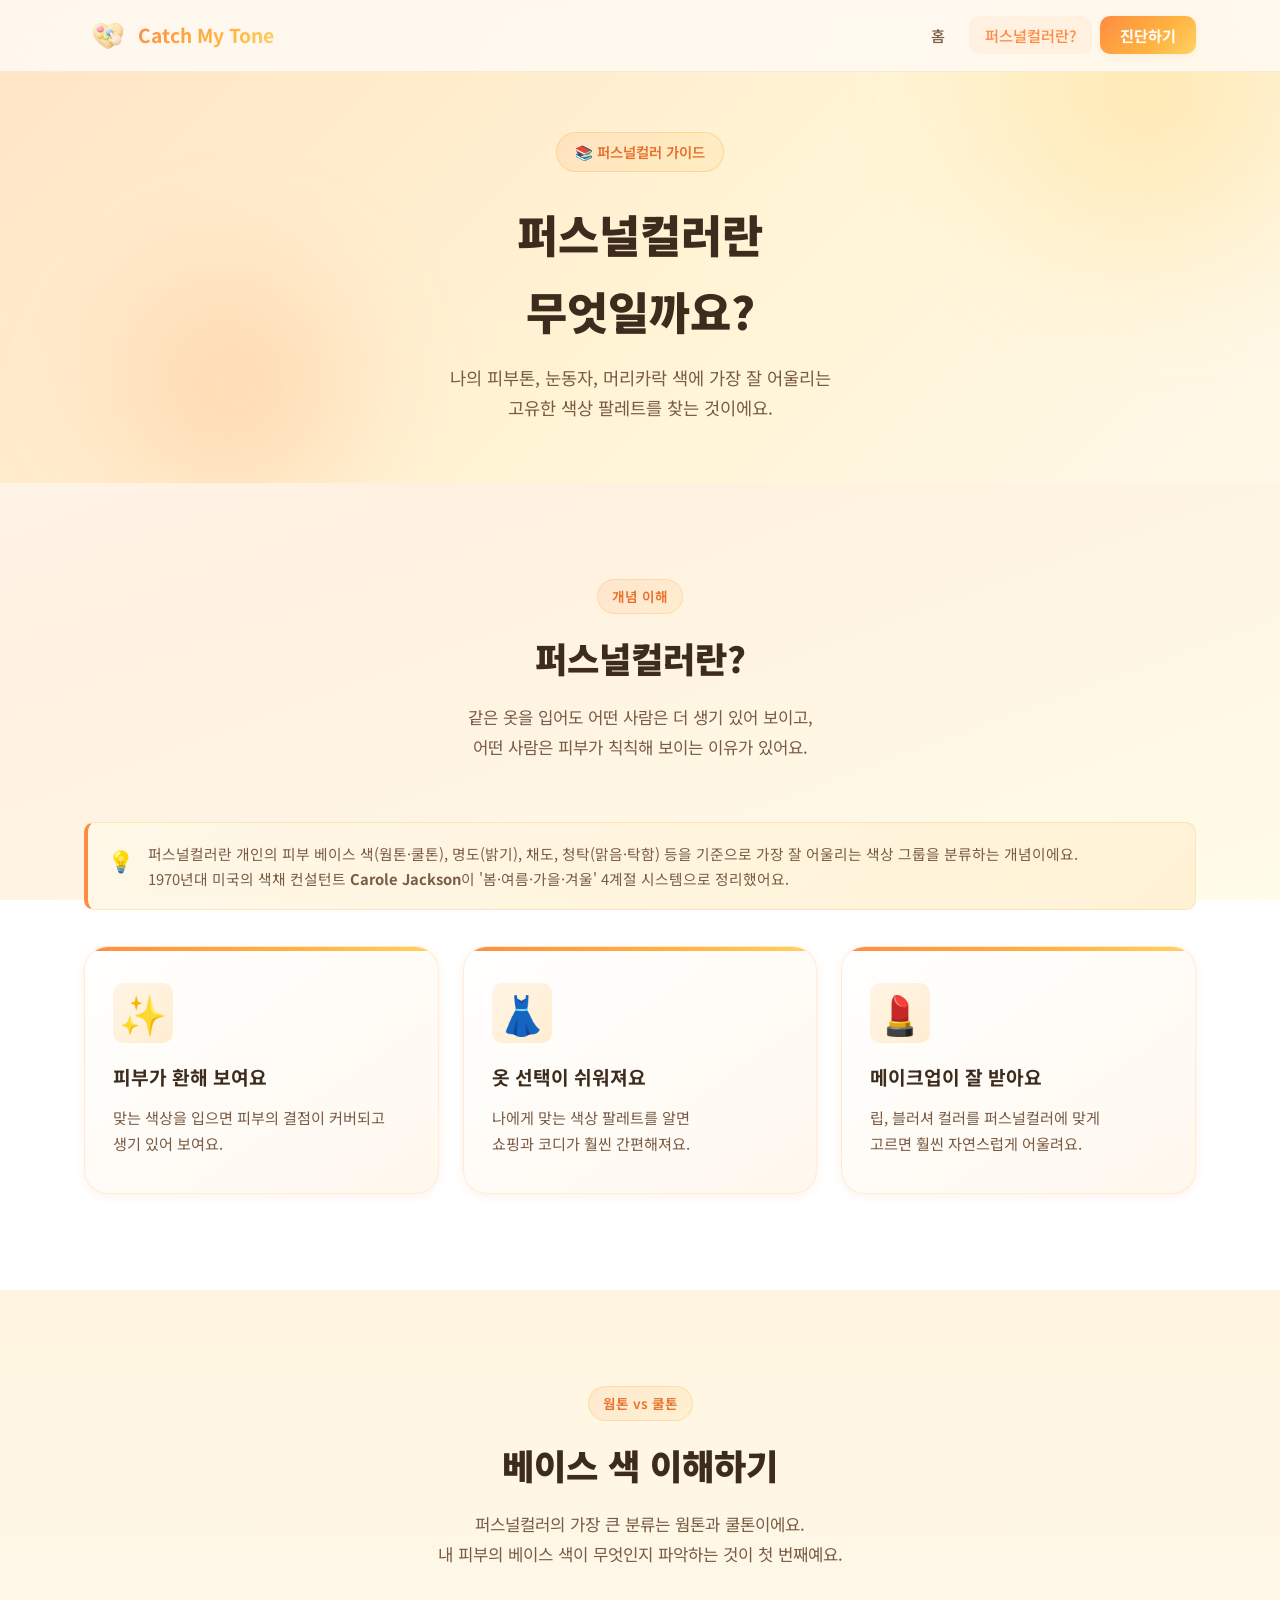
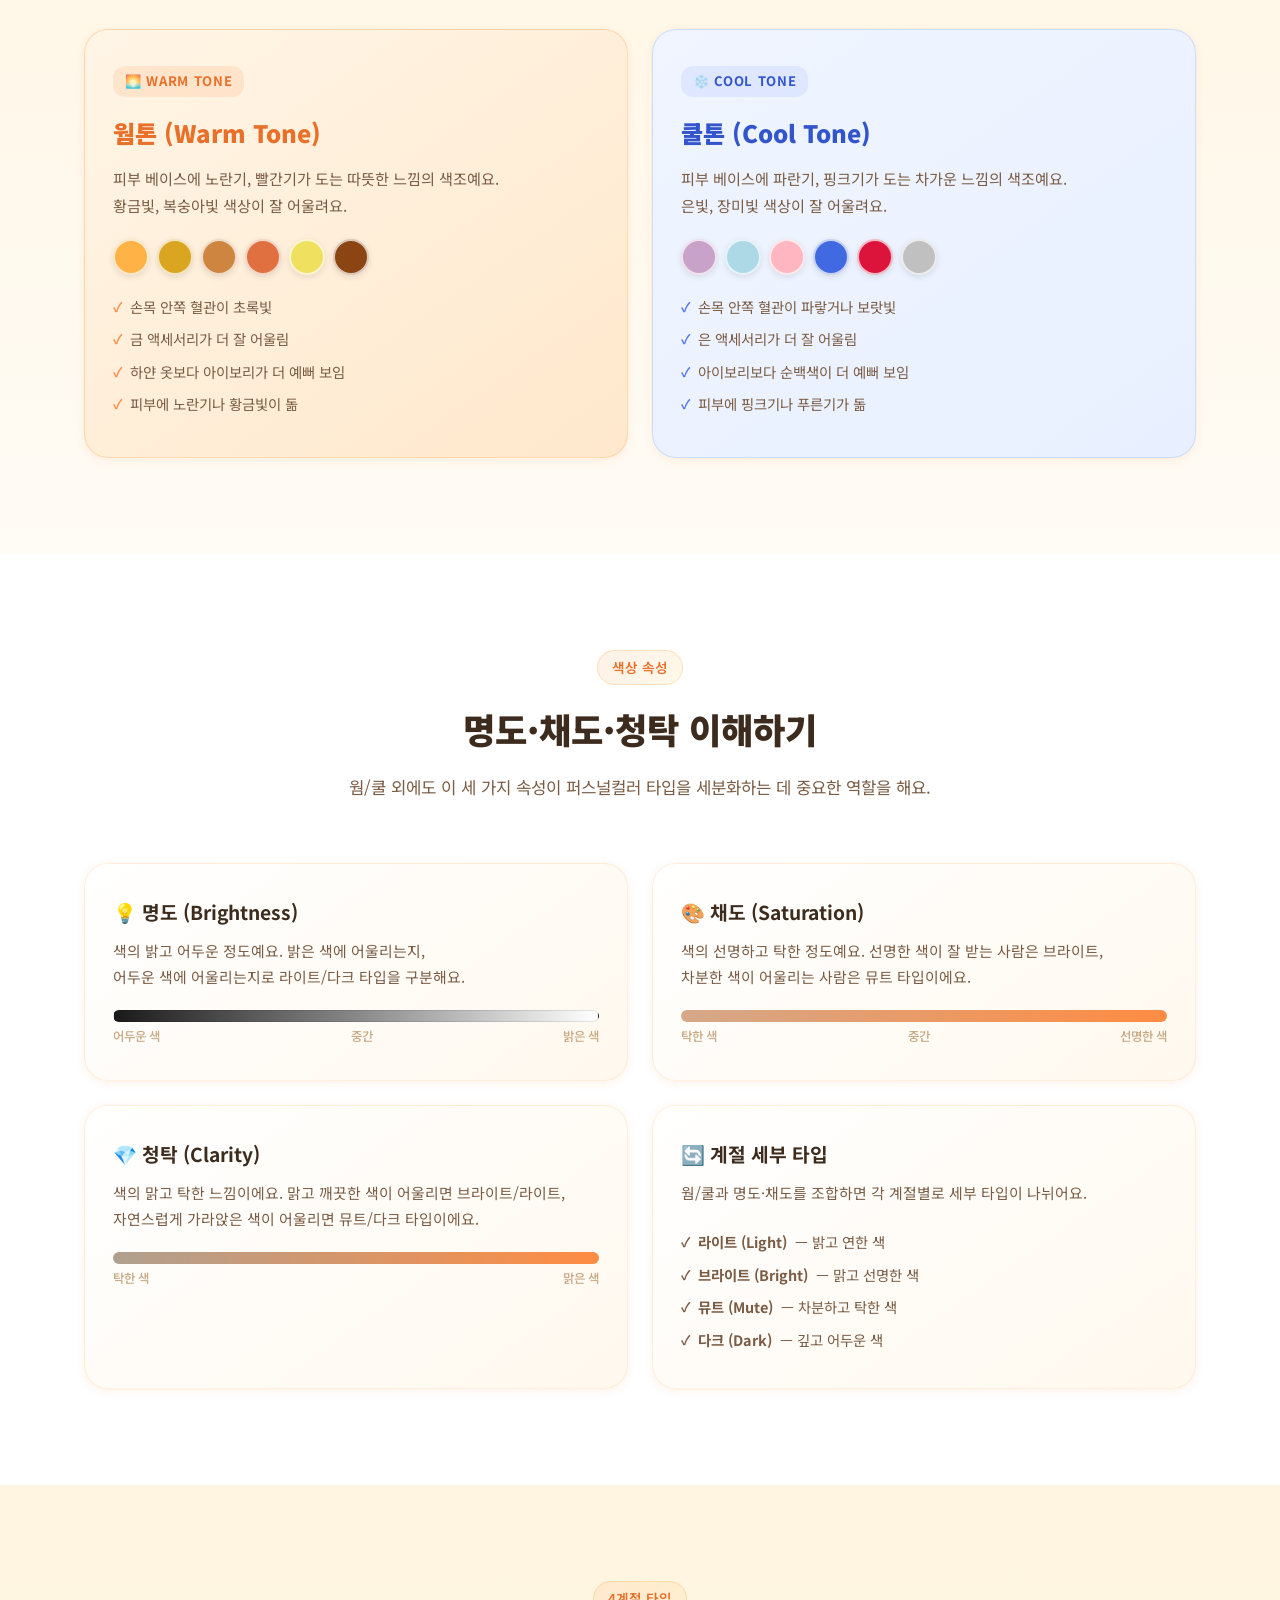
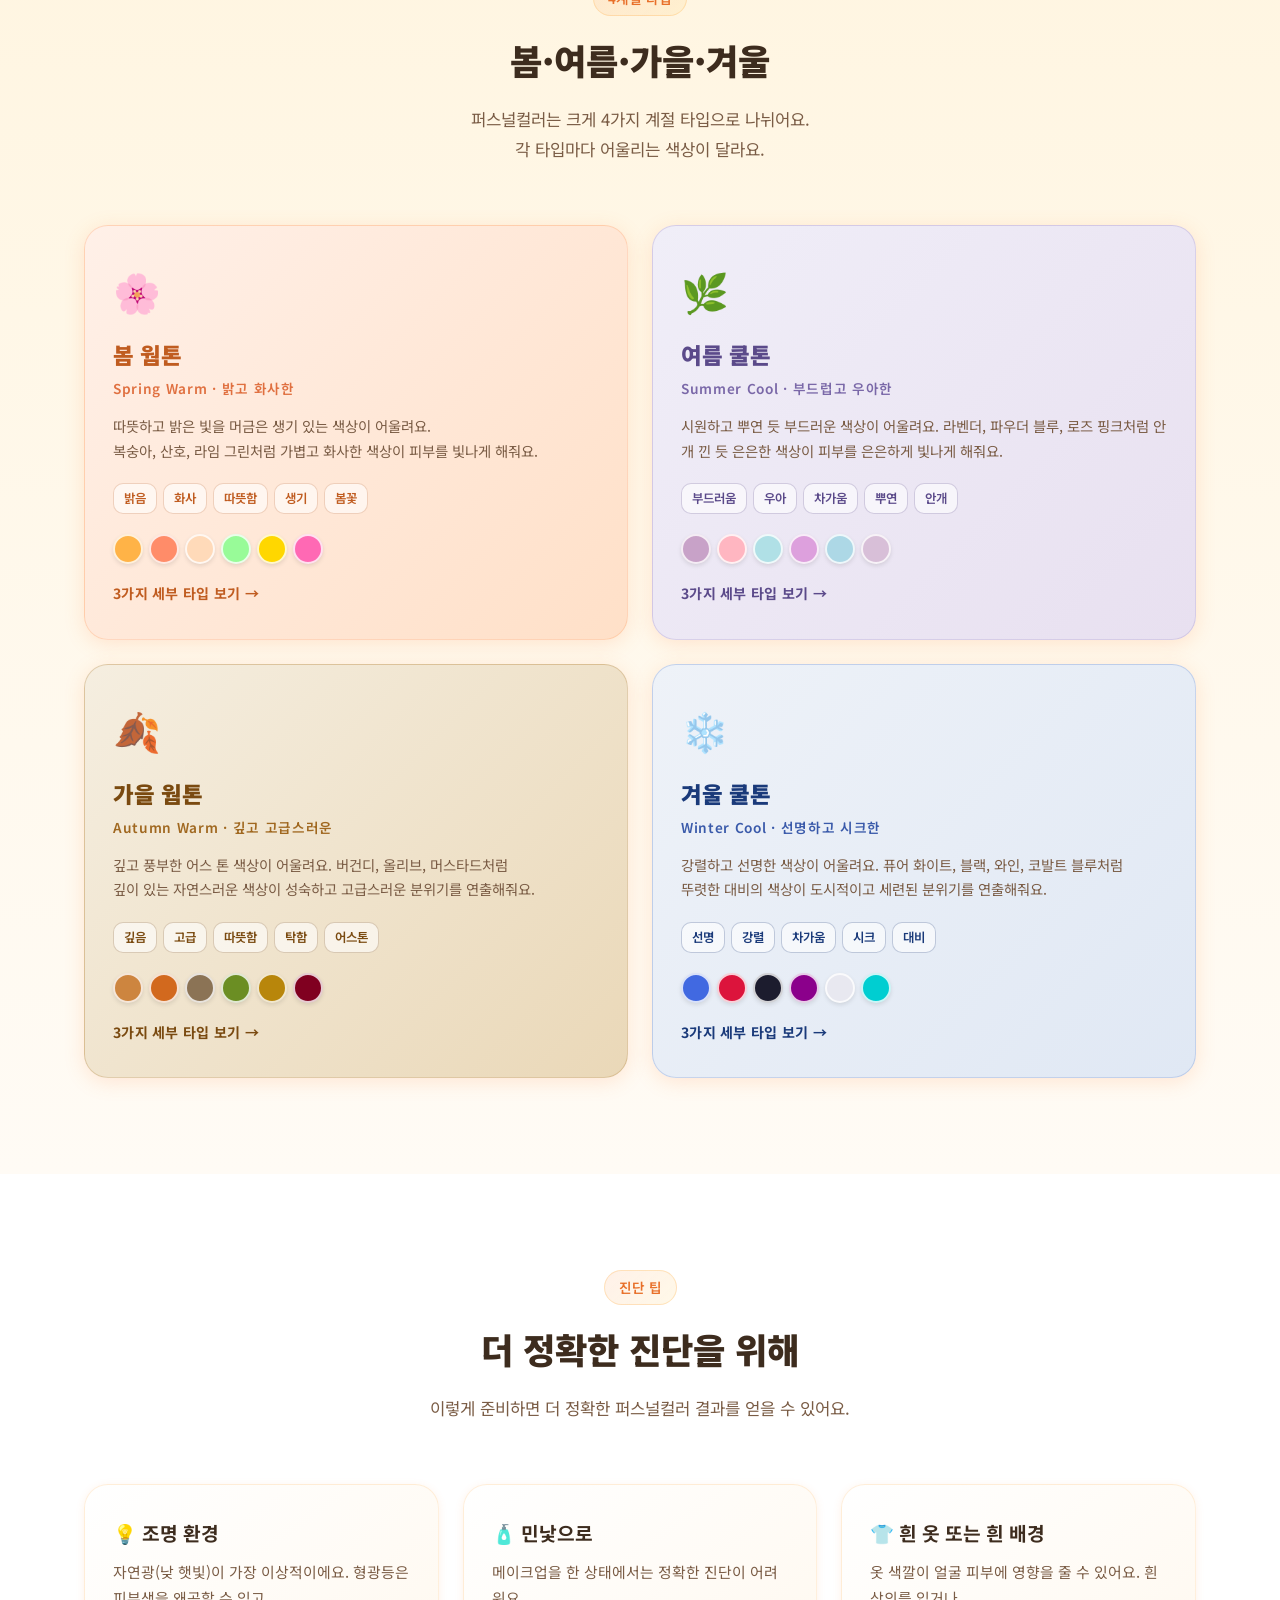
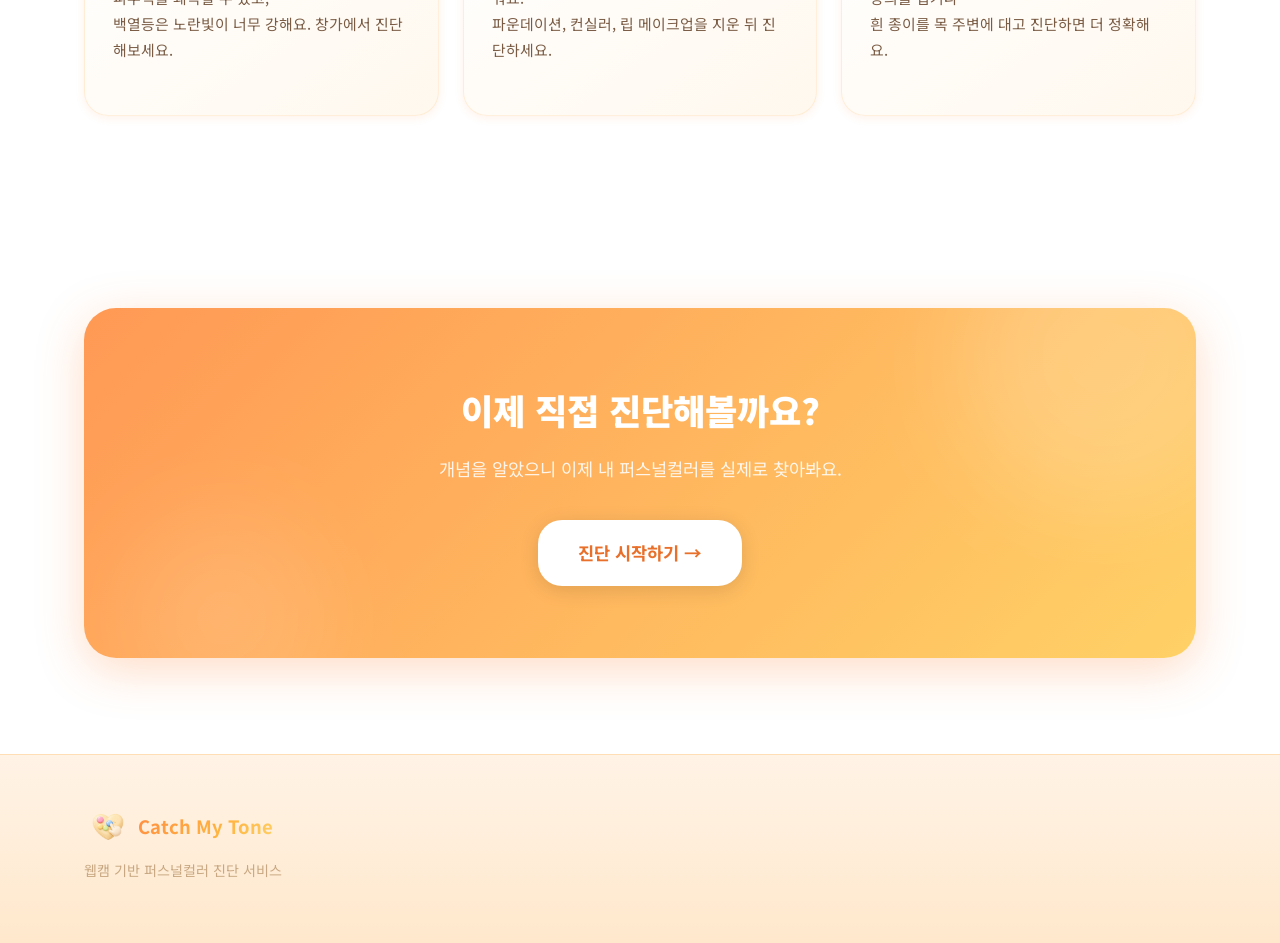
==== commit ae39ef5a: "feat: 사계절 토끼 캐릭터 추가" ====
--- a/about.html
+++ b/about.html
@@ -37,6 +37,7 @@
       <div class="hero-badge">📚 퍼스널컬러 가이드</div>
       <h1>퍼스널컬러란<br>무엇일까요?</h1>
       <p>나의 피부톤, 눈동자, 머리카락 색에 가장 잘 어울리는<br>고유한 색상 팔레트를 찾는 것이에요.</p>
+      <img src="images/bunny/고민토끼.png" alt="" class="bunny-img bunny-hero">
     </div>
   </section>
 
@@ -306,6 +307,7 @@
         <h2>이제 직접 진단해볼까요?</h2>
         <p>개념을 알았으니 이제 내 퍼스널컬러를 실제로 찾아봐요.</p>
         <a href="diagnosis.html" class="btn btn-primary btn-large">진단 시작하기 →</a>
+        <img src="images/bunny/눈웃음토끼.png" alt="" class="bunny-img bunny-cta">
       </div>
     </div>
   </section>
--- a/css/style.css
+++ b/css/style.css
@@ -2058,6 +2058,71 @@
 
 .compare-cloth-drape.visible {
   opacity: 0.94;
+}
+
+/* ── Diagnosis Complete Overlay ────────────────── */
+#diagCompleteOverlay {
+  position: absolute;
+  inset: 0;
+  z-index: 120;
+  background: rgba(12, 10, 28, 0.90);
+  backdrop-filter: blur(10px);
+  -webkit-backdrop-filter: blur(10px);
+  display: none;
+  flex-direction: column;
+  align-items: center;
+  justify-content: center;
+  border-radius: var(--radius-xl);
+  gap: 0;
+}
+
+.diag-complete-emoji {
+  font-size: 3rem;
+  opacity: 0;
+  transform: scale(0.6);
+  animation: diagPop 0.5s 0.1s cubic-bezier(0.34, 1.56, 0.64, 1) forwards;
+}
+
+#diagCompleteText {
+  font-size: 1.6rem;
+  font-weight: 800;
+  color: #fff;
+  text-align: center;
+  line-height: 1.4;
+  margin-top: 16px;
+  opacity: 0;
+  transform: translateY(14px);
+  animation: diagFadeUp 0.55s 0.35s ease forwards;
+}
+
+#diagCompleteSubtext {
+  font-size: 0.88rem;
+  color: rgba(255, 255, 255, 0.6);
+  text-align: center;
+  margin-top: 10px;
+  opacity: 0;
+  transform: translateY(10px);
+  animation: diagFadeUp 0.5s 0.6s ease forwards;
+}
+
+#diagCompleteBtn {
+  margin-top: 32px;
+  opacity: 0;
+  pointer-events: none;
+  transition: opacity 0.45s ease;
+}
+
+#diagCompleteBtn.visible {
+  opacity: 1;
+  pointer-events: auto;
+}
+
+@keyframes diagPop {
+  to { opacity: 1; transform: scale(1); }
+}
+
+@keyframes diagFadeUp {
+  to { opacity: 1; transform: translateY(0); }
 }
 
 .compare-info-bar {
@@ -2531,6 +2596,7 @@
   --grad-btn-hover:  linear-gradient(135deg, #E0304A 0%, #FF6880 60%, #FFA0A8 100%);
   --grad-card:       linear-gradient(145deg, #FFFFFF 0%, #FFF8FA 100%);
   --grad-bg:         linear-gradient(160deg, #FFFBFD 0%, #FFF0F4 50%, #FFFCF8 100%);
+  --grad-hero:       linear-gradient(135deg, #FFD0DC 0%, #FFE8EC 60%, #FFF5F8 100%);
   --shadow-sm:       0 2px 8px rgba(255, 100, 120, 0.12);
   --shadow-md:       0 4px 20px rgba(255, 100, 120, 0.18);
   --shadow-lg:       0 8px 40px rgba(255, 100, 120, 0.28);
@@ -2570,6 +2636,7 @@
   --grad-btn-hover:  linear-gradient(135deg, #6A5090 0%, #9870B0 60%, #C090C8 100%);
   --grad-card:       linear-gradient(145deg, #FFFFFF 0%, #F8F4FF 100%);
   --grad-bg:         linear-gradient(160deg, #FDFBFF 0%, #F5F0FF 50%, #FDF8FF 100%);
+  --grad-hero:       linear-gradient(135deg, #EAE0FF 0%, #F5F0FF 60%, #FDF8FF 100%);
   --shadow-sm:       0 2px 8px rgba(145, 120, 181, 0.12);
   --shadow-md:       0 4px 20px rgba(145, 120, 181, 0.18);
   --shadow-lg:       0 8px 40px rgba(145, 120, 181, 0.28);
@@ -2609,6 +2676,7 @@
   --grad-btn-hover:  linear-gradient(135deg, #8B3808 0%, #B05018 60%, #C87830 100%);
   --grad-card:       linear-gradient(145deg, #FFFFFF 0%, #FFFAF2 100%);
   --grad-bg:         linear-gradient(160deg, #FFFBF5 0%, #FFF4E4 50%, #FFFAEA 100%);
+  --grad-hero:       linear-gradient(135deg, #FFE8C0 0%, #FFF4DC 60%, #FFFAEA 100%);
   --shadow-sm:       0 2px 8px rgba(191, 92, 14, 0.12);
   --shadow-md:       0 4px 20px rgba(191, 92, 14, 0.18);
   --shadow-lg:       0 8px 40px rgba(191, 92, 14, 0.28);
@@ -2648,6 +2716,7 @@
   --grad-btn-hover:  linear-gradient(135deg, #1A3E90 0%, #2E60B8 60%, #5080C8 100%);
   --grad-card:       linear-gradient(145deg, #FFFFFF 0%, #F0F5FF 100%);
   --grad-bg:         linear-gradient(160deg, #FAFCFF 0%, #EEF4FF 50%, #F8FBFF 100%);
+  --grad-hero:       linear-gradient(135deg, #D0E8FF 0%, #EEF4FF 60%, #F8FBFF 100%);
   --shadow-sm:       0 2px 8px rgba(46, 110, 200, 0.12);
   --shadow-md:       0 4px 20px rgba(46, 110, 200, 0.18);
   --shadow-lg:       0 8px 40px rgba(46, 110, 200, 0.28);
@@ -2768,3 +2837,90 @@
   }
 }
 
+/* ── Bunny speech bubble ───────────────────────── */
+.bunny-speech-wrap {
+  display: flex;
+  flex-direction: column;
+  align-items: center;
+  bottom: 60px;
+}
+
+.bunny-speech-bubble {
+  background: rgba(255, 255, 255, 0.92);
+  backdrop-filter: blur(6px);
+  border: 1.5px solid rgba(255, 140, 66, 0.25);
+  border-radius: 14px;
+  padding: 8px 14px;
+  font-size: 0.78rem;
+  font-weight: 700;
+  color: var(--text-muted);
+  white-space: nowrap;
+  box-shadow: 0 4px 16px rgba(0, 0, 0, 0.08);
+  position: relative;
+  margin-bottom: 6px;
+}
+
+.bunny-speech-bubble::after {
+  content: '';
+  position: absolute;
+  bottom: -8px;
+  left: 50%;
+  transform: translateX(-50%);
+  border: 8px solid transparent;
+  border-top-color: rgba(255, 255, 255, 0.92);
+  border-bottom: none;
+  filter: drop-shadow(0 2px 2px rgba(0,0,0,0.06));
+}
+
+/* ── Bunny mascot ──────────────────────────────── */
+.bunny-img {
+  display: block;
+  object-fit: contain;
+  pointer-events: none;
+  user-select: none;
+  filter: drop-shadow(0 4px 14px rgba(0,0,0,0.10));
+}
+
+/* hero 섹션 우측 하단 고정 */
+.bunny-hero {
+  position: absolute;
+  bottom: 0;
+  right: 8%;
+  width: 150px;
+  opacity: 0.95;
+}
+
+/* CTA 카드 우측 하단 고정 */
+.bunny-cta {
+  position: absolute;
+  bottom: 0;
+  right: 5%;
+  width: 120px;
+  opacity: 0.88;
+}
+
+@media (max-width: 900px) {
+  .bunny-hero { width: 100px; right: 4%; }
+  .bunny-cta  { width: 85px;  right: 3%; }
+}
+
+@media (max-width: 600px) {
+  .bunny-hero { width: 70px; right: 2%; }
+  .bunny-cta  { display: none; }
+}
+
+/* result.html — 계절별 토끼 표시 제어 */
+.bunny-season { display: none; }
+
+body[data-season="spring"]  .spring-b1,
+body[data-season="spring"]  .spring-b2  { display: block; }
+
+body[data-season="summer"]  .summer-b1,
+body[data-season="summer"]  .summer-b2  { display: block; }
+
+body[data-season="autumn"]  .autumn-b1,
+body[data-season="autumn"]  .autumn-b2  { display: block; }
+
+body[data-season="winter"]  .winter-b1,
+body[data-season="winter"]  .winter-b2  { display: block; }
+
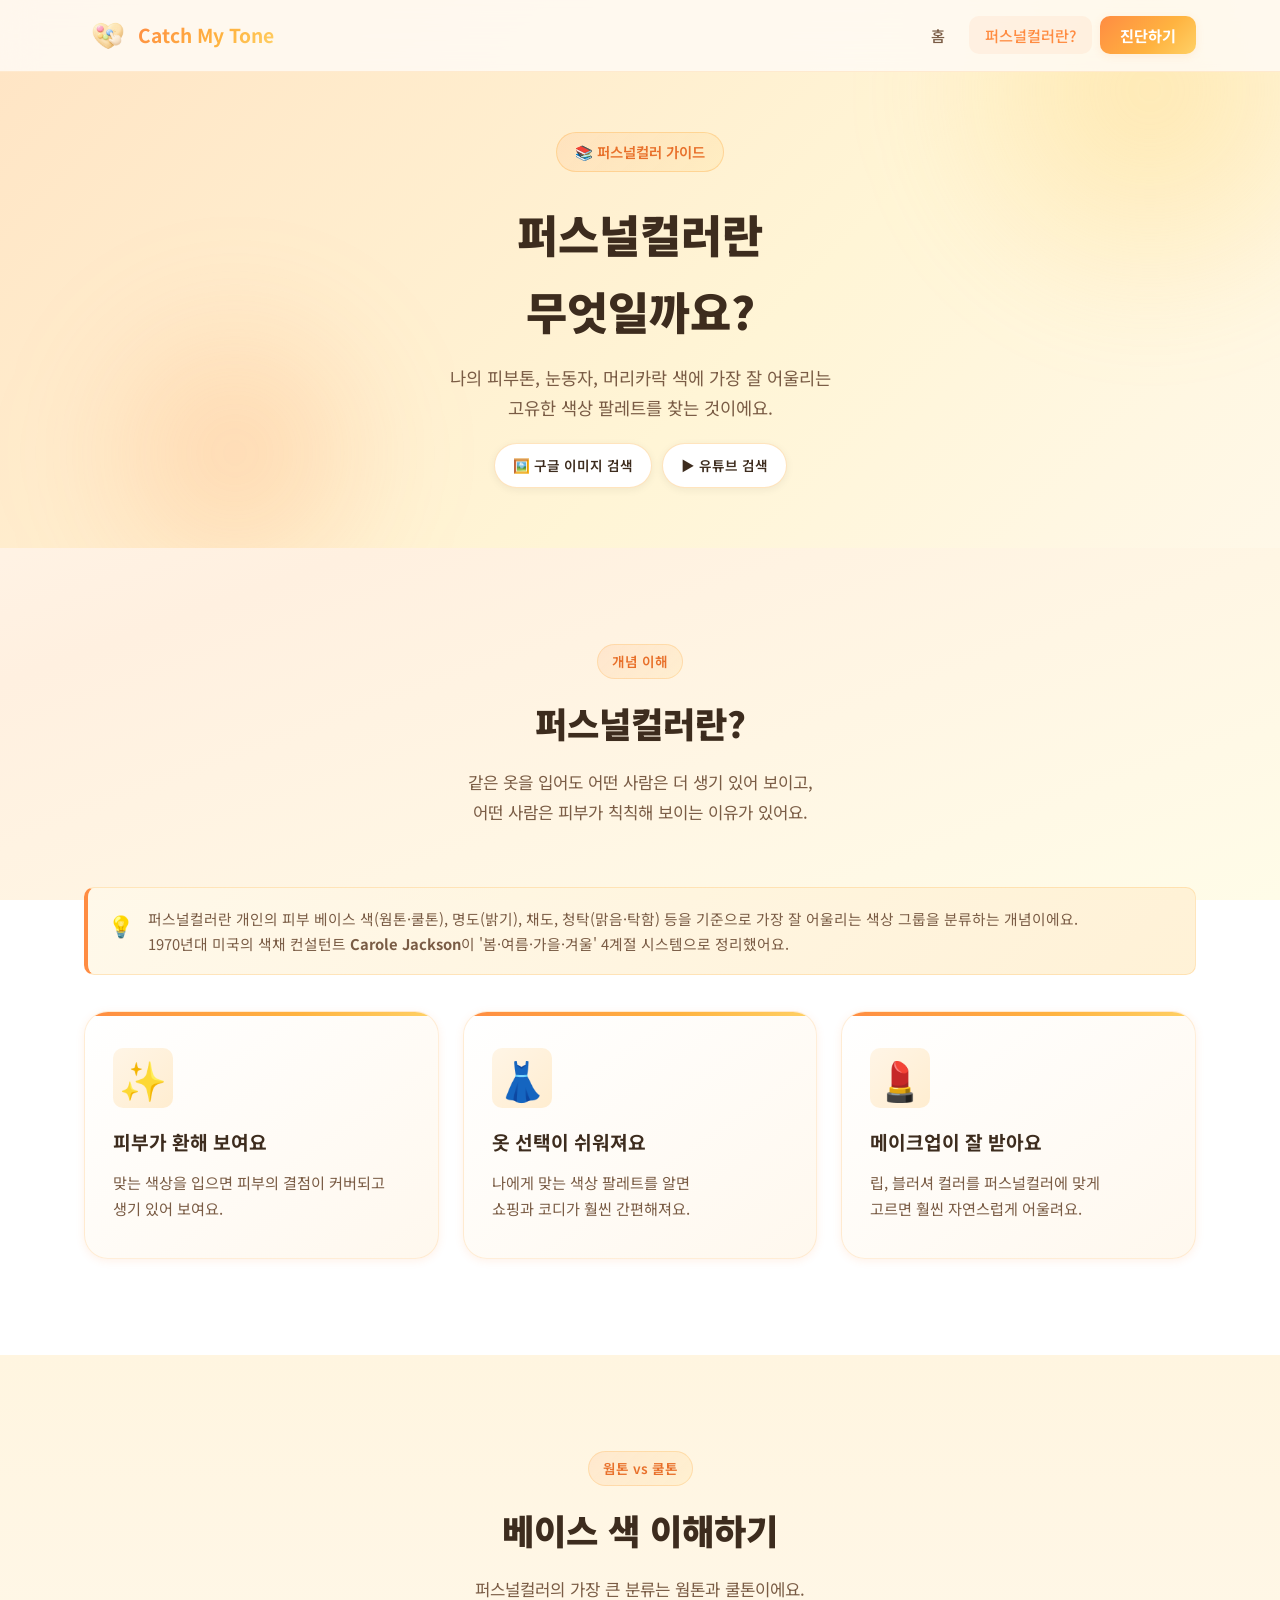
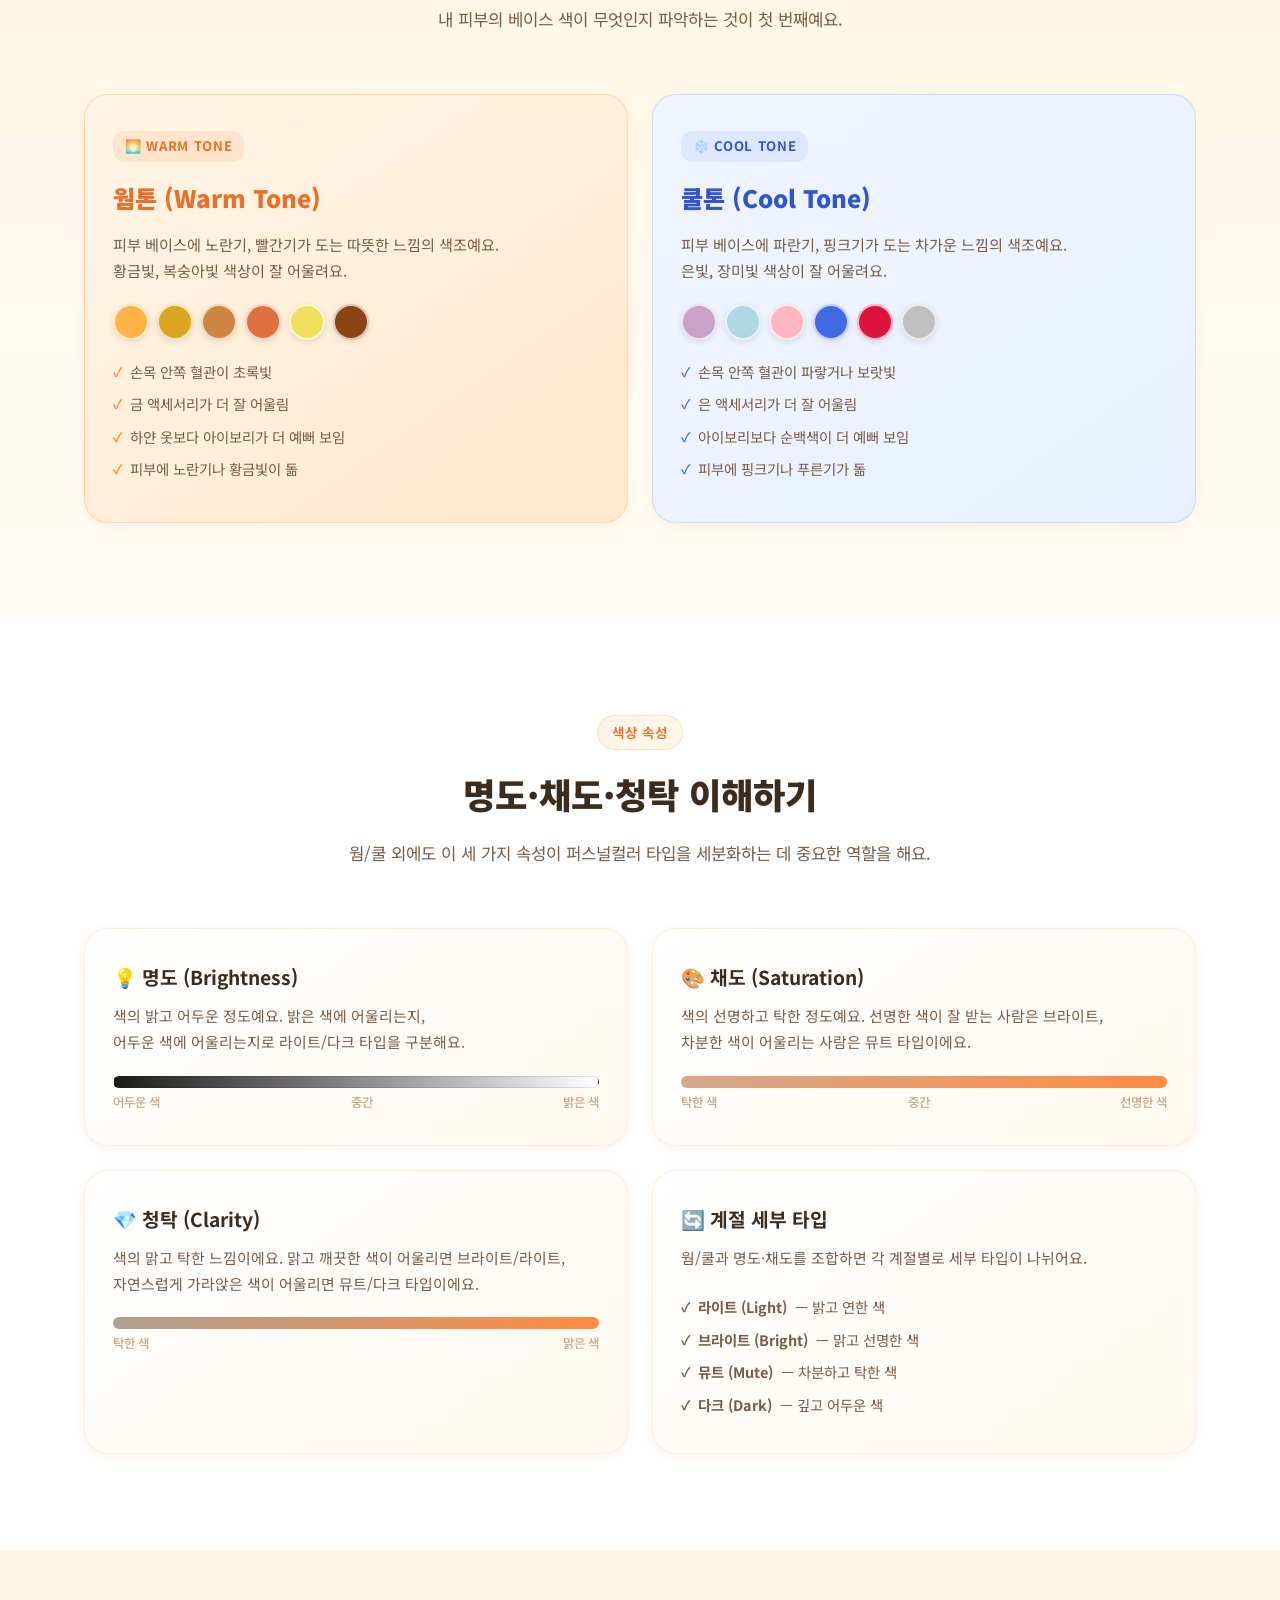
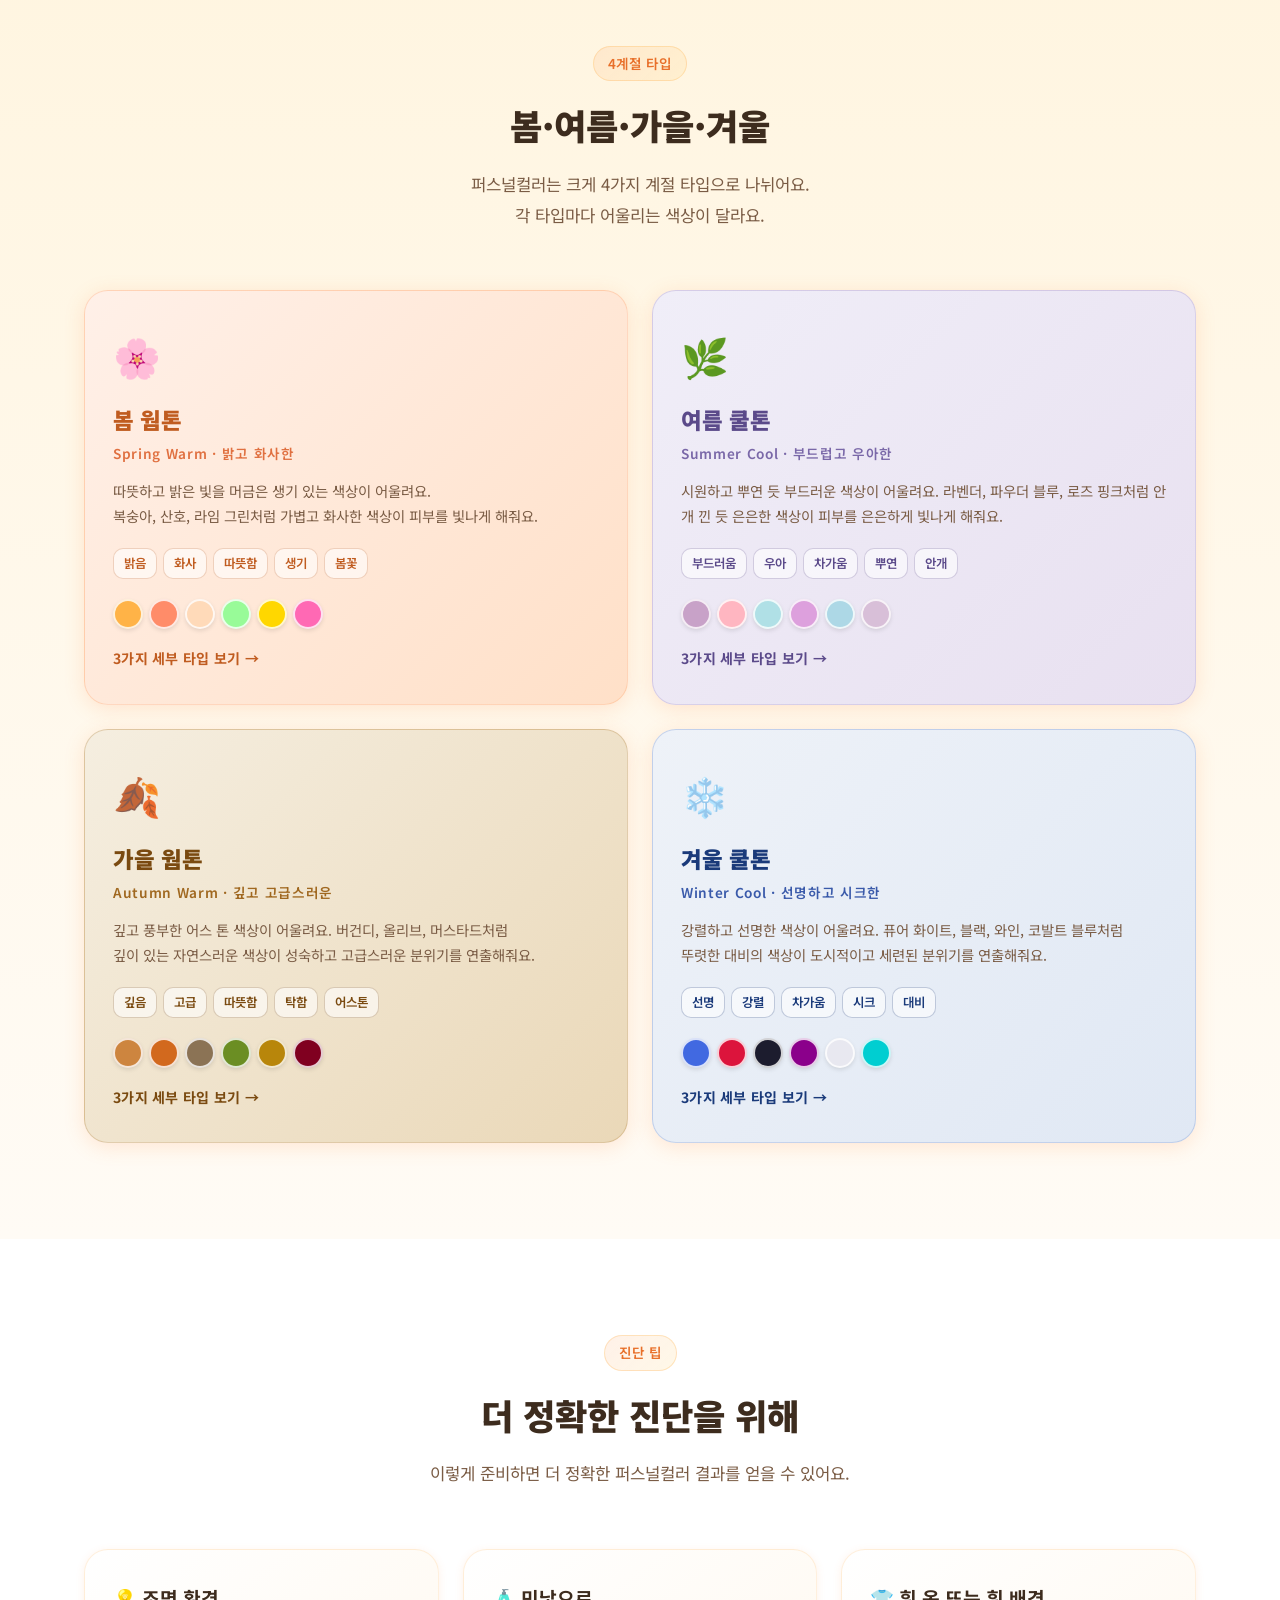
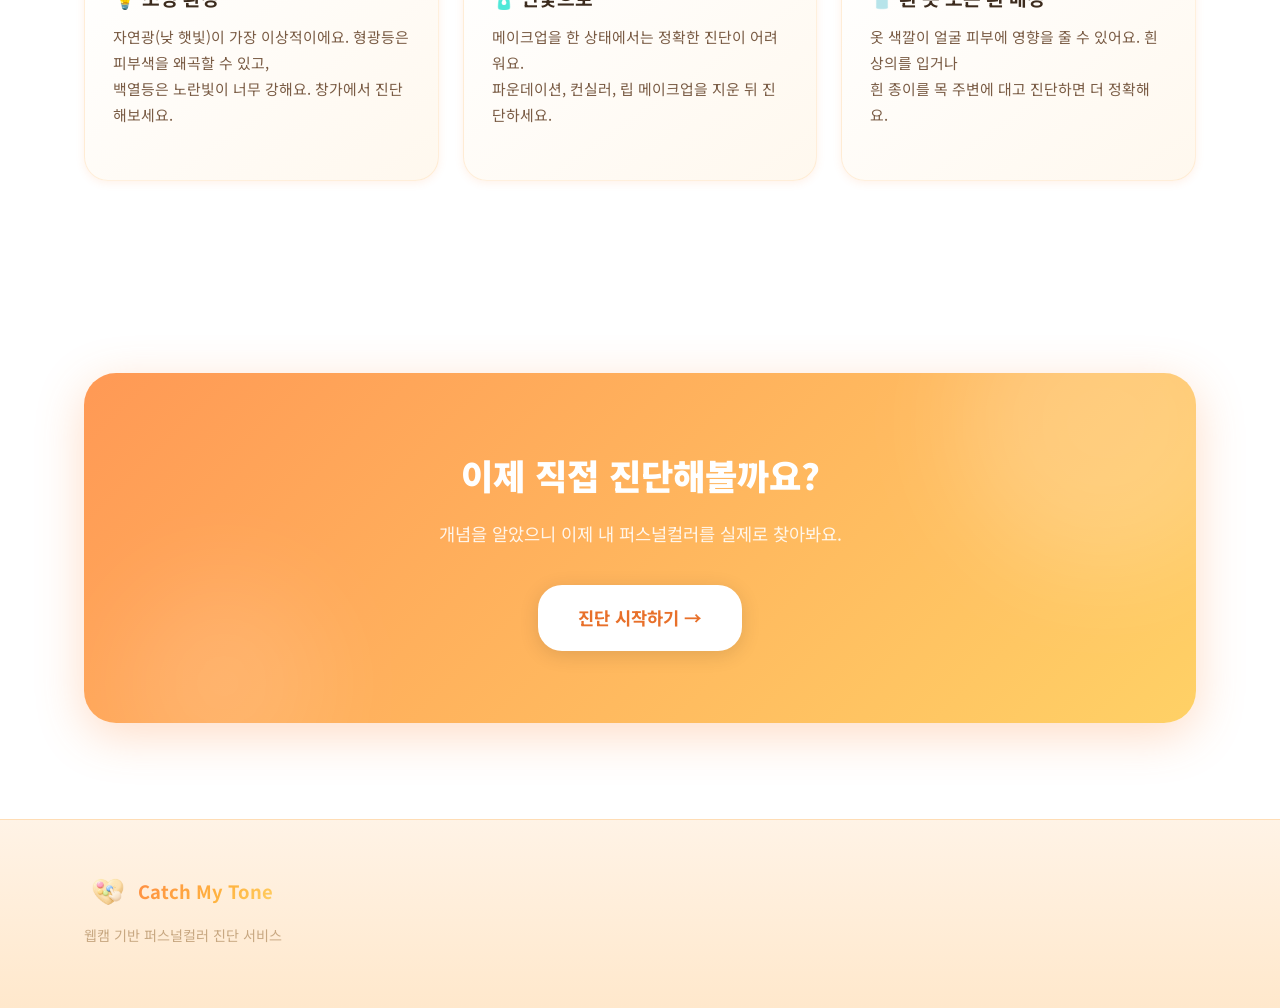
==== commit fd5e78f9: "style: 홈화면 애니메이션 추가" ====
--- a/about.html
+++ b/about.html
@@ -37,6 +37,14 @@
       <div class="hero-badge">📚 퍼스널컬러 가이드</div>
       <h1>퍼스널컬러란<br>무엇일까요?</h1>
       <p>나의 피부톤, 눈동자, 머리카락 색에 가장 잘 어울리는<br>고유한 색상 팔레트를 찾는 것이에요.</p>
+      <div style="display:flex; gap:10px; justify-content:center; flex-wrap:wrap; margin-top:20px;">
+        <a href="https://www.google.com/search?q=personal+color&sca_esv=88a6b616b8dc7187&udm=2&biw=1536&bih=695&sxsrf=ANbL-n6viMAZSCAVUnBYk4T72OC8HLM2tA%3A1780622180271&ei=ZCMiatScEPLj2roPuoDq8Qs&ved=0ahUKEwjU3qLE9u6UAxXysVYBHTqAOr4Q4dUDCBE&uact=5&oq=personal+color&gs_lp=Egtnd3Mtd2l6LWltZyIOcGVyc29uYWwgY29sb3IyBxAjGMkCGCcyBxAjGMkCGCdIugRQkQRYkQRwAXgAkAEAmAEAoAEAqgEAuAEDyAEA-AEBmAIBoAICmAMAiAYBkgcBMaAHALIHALgHAMIHAzAuMcgHAoAIAQ&sclient=gws-wiz-img" target="_blank" rel="noopener" style="display:inline-flex; align-items:center; gap:6px; padding:10px 18px; background:white; border:1.5px solid rgba(255,179,71,0.35); border-radius:50px; font-size:0.85rem; font-weight:600; color:var(--text-dark); text-decoration:none; box-shadow:0 2px 8px rgba(0,0,0,0.06); transition:all 0.2s;">
+          🖼️ 구글 이미지 검색
+        </a>
+        <a href="https://www.youtube.com/results?search_query=%ED%8D%BC%EC%8A%A4%EB%84%90%EC%BB%AC%EB%9F%AC+%EC%A7%84%EB%8B%A8" target="_blank" rel="noopener" style="display:inline-flex; align-items:center; gap:6px; padding:10px 18px; background:white; border:1.5px solid rgba(255,179,71,0.35); border-radius:50px; font-size:0.85rem; font-weight:600; color:var(--text-dark); text-decoration:none; box-shadow:0 2px 8px rgba(0,0,0,0.06); transition:all 0.2s;">
+          ▶️ 유튜브 검색
+        </a>
+      </div>
       <img src="images/bunny/고민토끼.png" alt="" class="bunny-img bunny-hero">
     </div>
   </section>
--- a/css/style.css
+++ b/css/style.css
@@ -277,9 +277,29 @@
   display: flex;
   align-items: center;
   padding-top: var(--nav-height);
-  background: var(--grad-hero);
+  background: linear-gradient(270deg, #ffe1b7, #ffd6aa, #FFF4CC);
+  background-size: 400% 400%;
   position: relative;
   overflow: hidden;
+  -webkit-animation: heroGradientFlow 8s ease infinite;
+  -moz-animation: heroGradientFlow 8s ease infinite;
+  animation: heroGradientFlow 8s ease infinite;
+}
+
+@-webkit-keyframes heroGradientFlow {
+  0%   { background-position: 0% 50%; }
+  50%  { background-position: 100% 50%; }
+  100% { background-position: 0% 50%; }
+}
+@-moz-keyframes heroGradientFlow {
+  0%   { background-position: 0% 50%; }
+  50%  { background-position: 100% 50%; }
+  100% { background-position: 0% 50%; }
+}
+@keyframes heroGradientFlow {
+  0%   { background-position: 0% 50%; }
+  50%  { background-position: 100% 50%; }
+  100% { background-position: 0% 50%; }
 }
 
 .hero-blob {
@@ -313,6 +333,66 @@
   top: 30%;
   left: 20%;
   filter: blur(60px);
+}
+
+/* ── Hero 전용 blob 숨김 (그라데이션 애니메이션으로 대체) ── */
+.hero .hero-blob { display: none; }
+
+.hero .blob-1 {
+  width: 600px;
+  height: 600px;
+  background: radial-gradient(circle, rgba(255, 199, 86, 0.381) 0%, transparent 70%);
+  top: 5%;
+  right: 5%;
+  filter: blur(60px);
+  animation: heroBlobDrift1 6s ease-in-out infinite;
+  will-change: transform;
+}
+
+.hero .blob-2 {
+  width: 500px;
+  height: 500px;
+  background: radial-gradient(circle, rgba(255, 165, 97, 0.334) 0%, transparent 70%);
+  bottom: 5%;
+  left: 5%;
+  filter: blur(70px);
+  animation: heroBlobDrift2 5s ease-in-out infinite;
+  will-change: transform;
+}
+
+.hero .blob-3 {
+  width: 400px;
+  height: 400px;
+  background: radial-gradient(circle, rgba(255, 220, 80, 0.40) 0%, transparent 70%);
+  top: 30%;
+  left: 20%;
+  filter: blur(80px);
+  animation: heroBlobDrift3 7s ease-in-out infinite;
+  will-change: transform;
+}
+
+@keyframes heroBlobDrift1 {
+  0%   { transform: translate(0vw,    0vh); }
+  25%  { transform: translate(-12vw,  8vh); }
+  50%  { transform: translate(-6vw,  18vh); }
+  75%  { transform: translate( 8vw,   8vh); }
+  100% { transform: translate(0vw,    0vh); }
+}
+
+@keyframes heroBlobDrift2 {
+  0%   { transform: translate(0vw,    0vh); }
+  25%  { transform: translate(10vw,  -8vh); }
+  50%  { transform: translate(18vw,   4vh); }
+  75%  { transform: translate( 8vw,  14vh); }
+  100% { transform: translate(0vw,    0vh); }
+}
+
+@keyframes heroBlobDrift3 {
+  0%   { transform: translate(0vw,    0vh); }
+  25%  { transform: translate(12vw,  -6vh); }
+  50%  { transform: translate( 4vw, -14vh); }
+  75%  { transform: translate(-10vw, -4vh); }
+  100% { transform: translate(0vw,    0vh); }
 }
 
 .hero-content {
@@ -1396,6 +1476,7 @@
   display: flex;
   gap: 14px;
   justify-content: center;
+  align-items: flex-end;
   margin-top: 48px;
   padding-bottom: 80px;
 }
@@ -1797,6 +1878,7 @@
   50%       { opacity: 0.6; }
 }
 
+.feature-card, .step, .season-card, .tone-card, .concept-card, .result-card { opacity: 0; }
 .animate-fade-in { animation: fadeInUp 0.6s ease both; }
 .animate-delay-1 { animation-delay: 0.1s; }
 .animate-delay-2 { animation-delay: 0.2s; }
@@ -2852,12 +2934,19 @@
   border-radius: 14px;
   padding: 8px 14px;
   font-size: 0.78rem;
-  font-weight: 700;
-  color: var(--text-muted);
+  font-weight: 400;
+  color: #957d60;
   white-space: nowrap;
   box-shadow: 0 4px 16px rgba(0, 0, 0, 0.08);
   position: relative;
   margin-bottom: 6px;
+  transform-origin: bottom center;
+  animation: bubblePop 0.45s cubic-bezier(0.34, 1.56, 0.64, 1) 1.15s both;
+}
+
+@keyframes bubblePop {
+  from { opacity: 0; transform: scale(0.4); }
+  to   { opacity: 1; transform: scale(1); }
 }
 
 .bunny-speech-bubble::after {
@@ -2884,10 +2973,16 @@
 /* hero 섹션 우측 하단 고정 */
 .bunny-hero {
   position: absolute;
-  bottom: 0;
+  bottom: 80px;
   right: 8%;
   width: 150px;
   opacity: 0.95;
+  animation: bunnyEnter 0.65s cubic-bezier(0.34, 1.56, 0.64, 1) 0.45s both;
+}
+
+@keyframes bunnyEnter {
+  from { opacity: 0; transform: translateY(24px) scale(0.88); }
+  to   { opacity: 1; transform: translateY(0)    scale(1);    }
 }
 
 /* CTA 카드 우측 하단 고정 */
